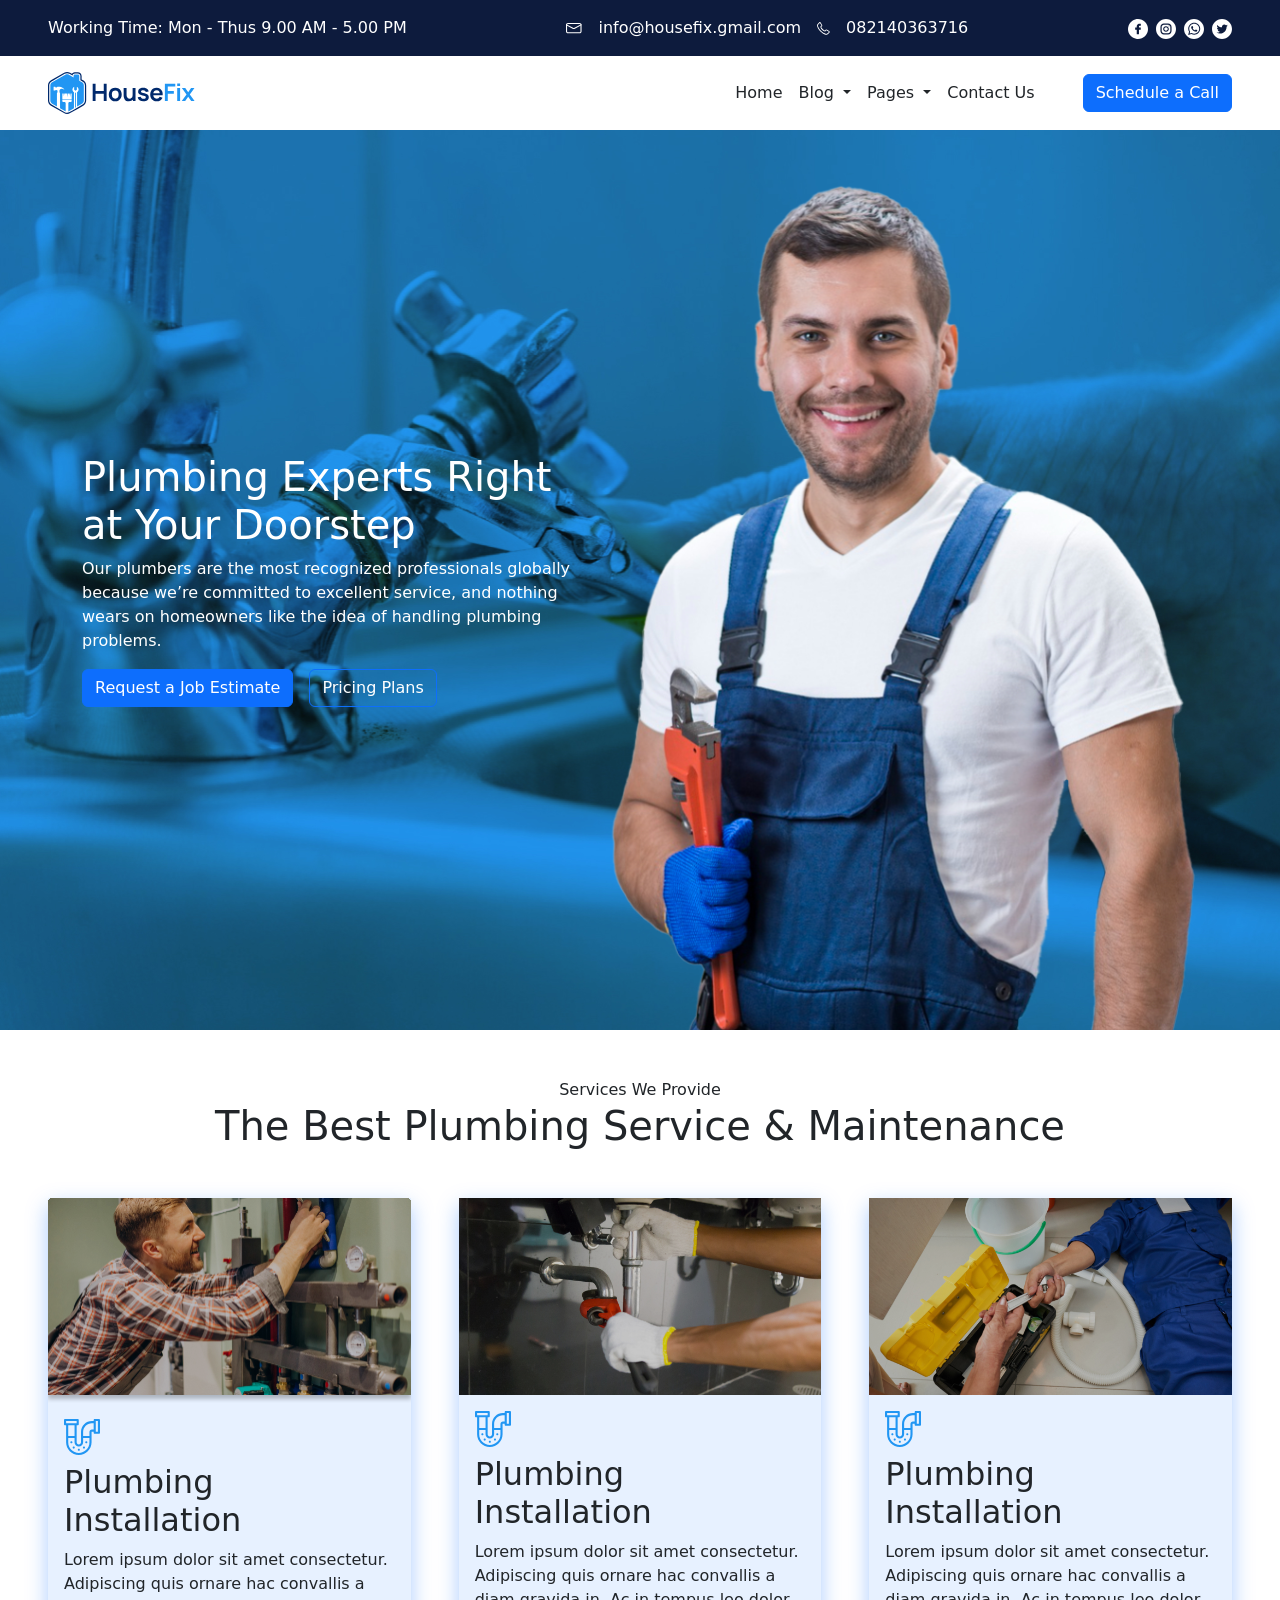
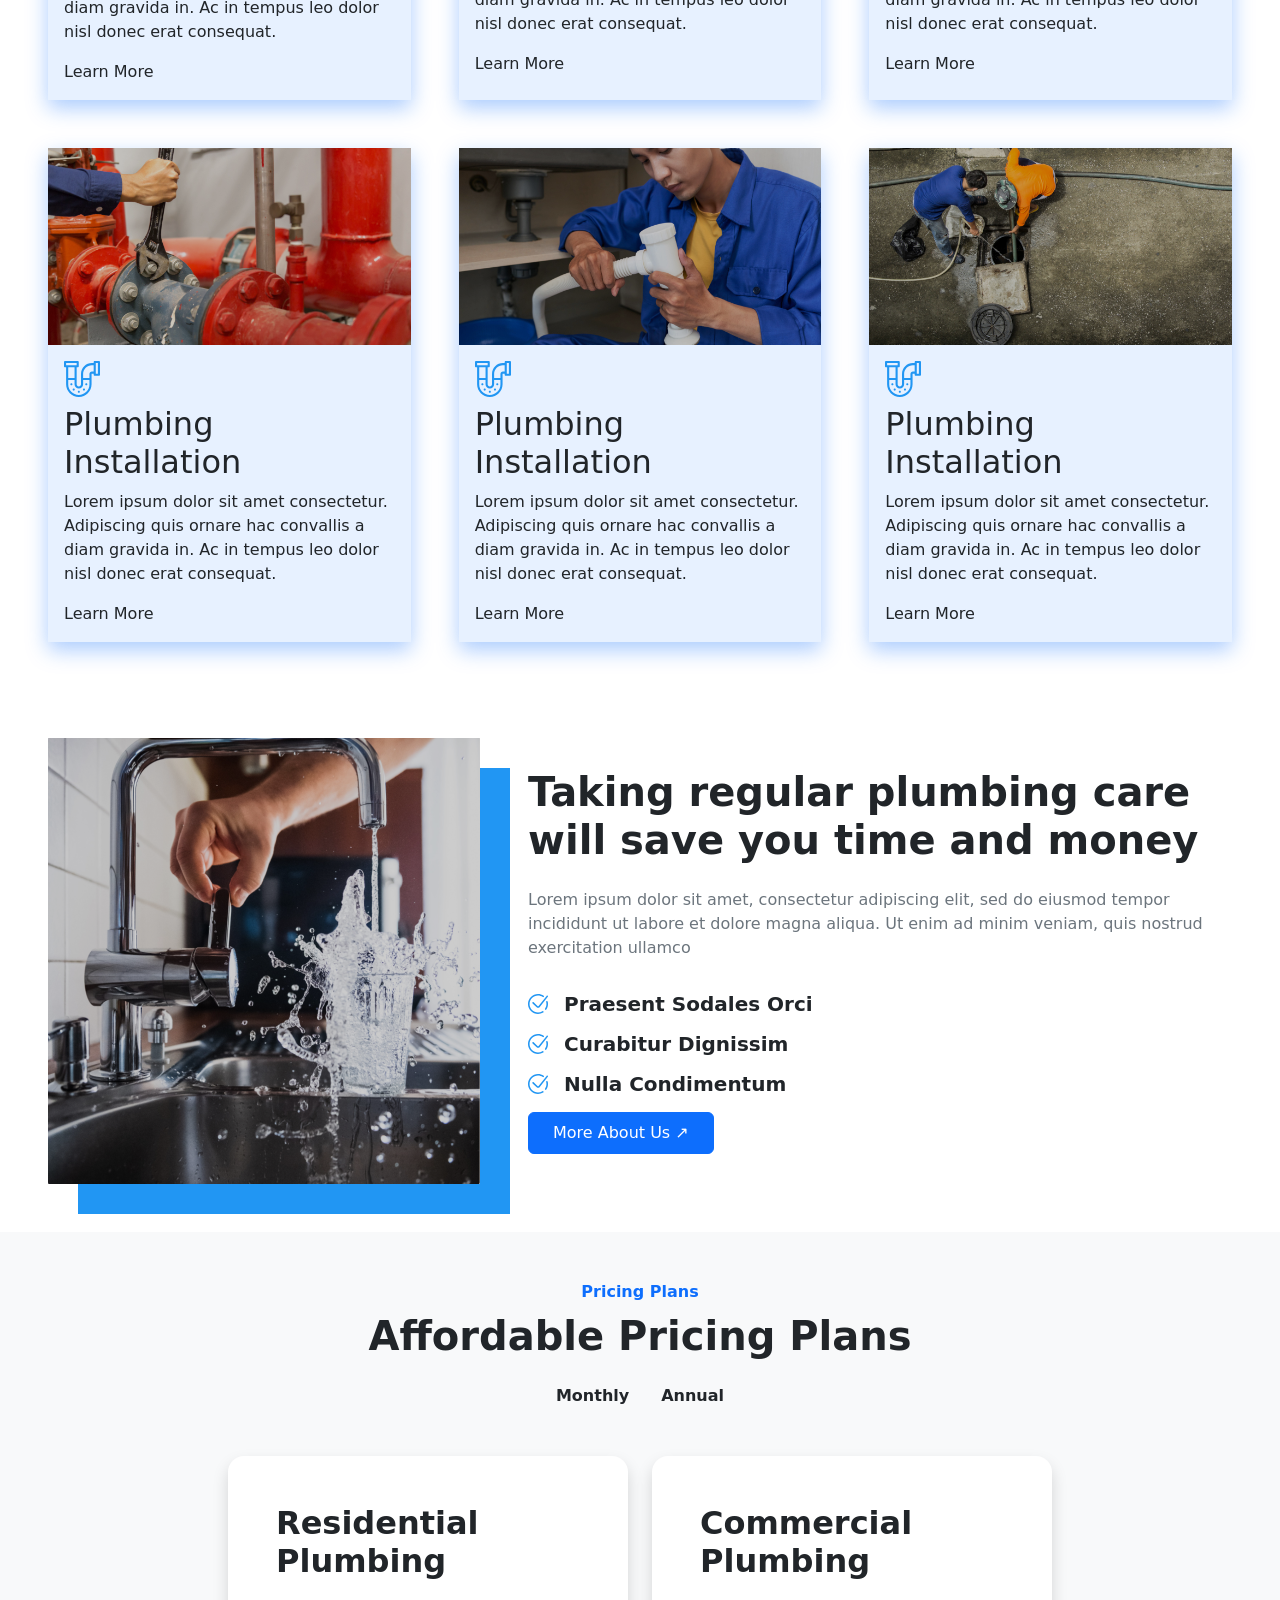
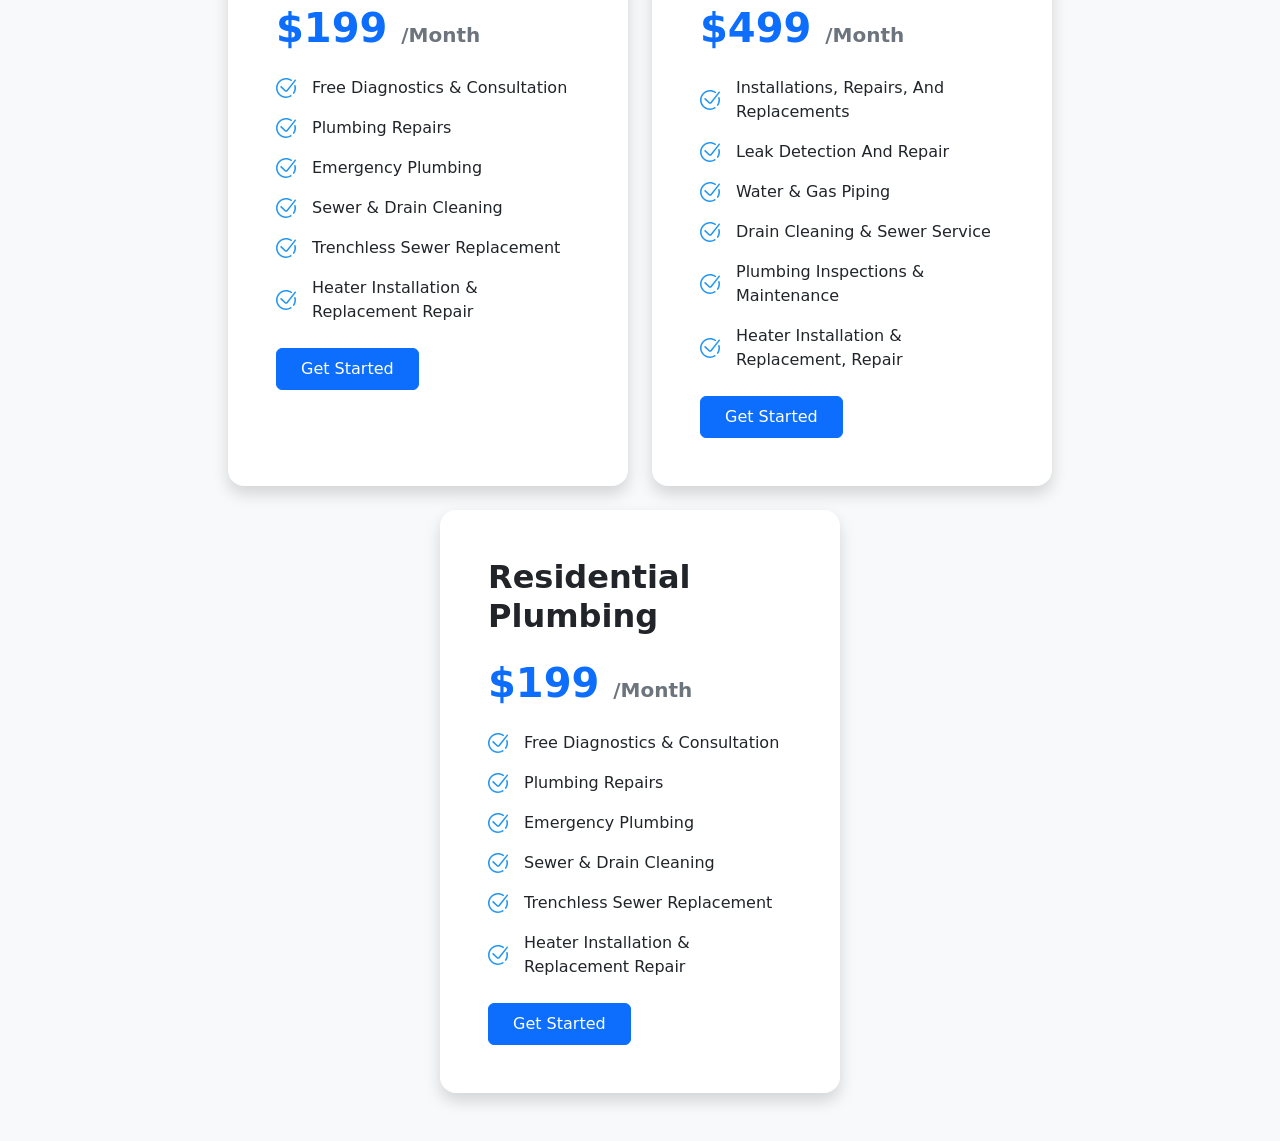
==== index.html @ 007ab4c2 "commit Commercial Plumbing" ====
<!doctype html>
<html lang="en">
  <head>
    <meta charset="UTF-8" />
    <meta name="viewport" content="width=device-width, initial-scale=1.0" />
    <title>HouseFix</title>
    <link rel="stylesheet" href="style.css" />
    <link
      href="https://cdn.jsdelivr.net/npm/bootstrap@5.3.8/dist/css/bootstrap.min.css"
      rel="stylesheet"
      integrity="sha384-sRIl4kxILFvY47J16cr9ZwB07vP4J8+LH7qKQnuqkuIAvNWLzeN8tE5YBujZqJLB"
      crossorigin="anonymous"
    />
  </head>
  <body>
    <header>
      <div
        class="d-flex p-3 px-5 justify-content-between align-items-center bg-primary-900 text-white"
      >
        <p class="mb-0">Working Time: Mon - Thus 9.00 AM - 5.00 PM</p>
        <div class="d-flex gap-3">
          <div class="d-flex gap-3 align-items-center">
            <img src="img/Email.svg" alt="email" />
            <p class="mb-0">info@housefix.gmail.com</p>
          </div>
          <div class="d-flex gap-3 align-items-center">
            <img src="img/Telepon.svg" alt="telepon" />
            <p class="mb-0">082140363716</p>
          </div>
        </div>
        <div class="social d-flex gap-2 align-items-center">
          <a href=""><img src="img/Social-facebook-1.svg" alt="fb" /></a>
          <a href=""><img src="img/Social-Instagram.svg" alt="ig" /></a>
          <a href=""><img src="img/Social-Whatsapp.svg" alt="wa" /></a>
          <a href=""><img src="img/Social-twitter.svg" alt="tw" /></a>
        </div>
      </div>
      <nav>
        <div class="d-flex p-3 px-5 justify-content-between align-items-center">
          <div class="logo">
            <img src="img/Logo.svg" alt="" />
          </div>
          <div class="d-flex gap-5 align-items-center">
            <ul class="d-flex gap-3 mb-0 list-unstyled">
              <li>
                <a
                  class="nav-link text-primary-900 text-decoration-none"
                  href="home"
                  >Home</a
                >
              </li>
              <li class="dropdown">
                <a
                  class="nav-link dropdown-toggle"
                  href="#"
                  role="button"
                  data-bs-toggle="dropdown"
                >
                  Blog
                </a>
                <ul class="dropdown-menu">
                  <li><a class="dropdown-item" href="#">Artikel</a></li>
                  <li><a class="dropdown-item" href="#">Berita</a></li>
                </ul>
              </li>
              <li class="dropdown">
                <a
                  class="nav-link text-primary-900 dropdown-toggle"
                  href="#"
                  role="button"
                  data-bs-toggle="dropdown"
                >
                  Pages
                </a>
                <ul class="dropdown-menu">
                  <li><a class="dropdown-item" href="#">Artikel</a></li>
                  <li><a class="dropdown-item" href="#">Berita</a></li>
                </ul>
              </li>
              <li>
                <a
                  class="nav-link text-primary-900 text-primary-900 text-decoration-none"
                  href="contactus"
                  >Contact Us</a
                >
              </li>
            </ul>
            <div class="btn btn-primary">Schedule a Call</div>
          </div>
        </div>
      </nav>
    </header>

    <main>
      <section class="hero d-flex align-items-center vh-100">
        <div class="container d-flex align-items-center">
          <div class="text-white gap-2">
            <h1>Plumbing Experts Right at Your Doorstep</h1>
            <p>
              Our plumbers are the most recognized professionals globally
              because we’re committed to excellent service, and nothing wears on
              homeowners like the idea of handling plumbing problems.
            </p>
            <div class="d-flex gap-3">
              <button class="btn btn-primary">Request a Job Estimate</button>
              <button class="btn btn-outline-primary text-white">
                Pricing Plans
              </button>
            </div>
          </div>
          <img
            class="vh-100"
            src="img/Image-Container.svg"
            alt="people object"
          />
        </div>
      </section>

      <section class="services py-5">
        <div class="container text-center mb-5">
          <a class="nav-link" href="#">Services We Provide</a>
          <h1>The Best Plumbing Service & Maintenance</h1>
        </div>

        <div class="d-flex flex-wrap gap-5 px-5">
          <div class="d-flex flex-column service-item bg-primary-200">
            <img src="img/Service & Maintance/Image-Container.svg" alt="c1" />
            <div class="p-3">
              <img
                class="mb-2"
                src="img/Service & Maintance/Icon/Icon.svg"
                alt="icon1"
              />
              <h2>Plumbing Installation</h2>
              <p>
                Lorem ipsum dolor sit amet consectetur. Adipiscing quis ornare
                hac convallis a diam gravida in. Ac in tempus leo dolor nisl
                donec erat consequat.
              </p>
              <a class="nav-link" href="">Learn More</a>
            </div>
          </div>
          <div class="d-flex flex-column service-item">
            <img src="img/Service & Maintance/Image-Container-1.svg" alt="c2" />
            <div class="p-3">
              <img
                class="mb-2"
                src="img/Service & Maintance/Icon/Icon.svg"
                alt="icon2"
              />
              <h2>Plumbing Installation</h2>
              <p>
                Lorem ipsum dolor sit amet consectetur. Adipiscing quis ornare
                hac convallis a diam gravida in. Ac in tempus leo dolor nisl
                donec erat consequat.
              </p>
              <a class="nav-link" href="">Learn More</a>
            </div>
          </div>
          <div class="d-flex flex-column service-item">
            <img src="img/Service & Maintance/Image-Container-2.svg" alt="c3" />
            <div class="p-3">
              <img
                class="mb-2"
                src="img/Service & Maintance/Icon/Icon.svg"
                alt="icon3"
              />
              <h2>Plumbing Installation</h2>
              <p>
                Lorem ipsum dolor sit amet consectetur. Adipiscing quis ornare
                hac convallis a diam gravida in. Ac in tempus leo dolor nisl
                donec erat consequat.
              </p>
              <a class="nav-link" href="">Learn More</a>
            </div>
          </div>
          <div class="d-flex flex-column service-item">
            <img src="img/Service & Maintance/Image-Container-3.svg" alt="c4" />
            <div class="p-3">
              <img
                class="mb-2"
                src="img/Service & Maintance/Icon/Icon.svg"
                alt="icon4"
              />
              <h2>Plumbing Installation</h2>
              <p>
                Lorem ipsum dolor sit amet consectetur. Adipiscing quis ornare
                hac convallis a diam gravida in. Ac in tempus leo dolor nisl
                donec erat consequat.
              </p>
              <a class="nav-link" href="">Learn More</a>
            </div>
          </div>
          <div class="d-flex flex-column service-item">
            <img src="img/Service & Maintance/Image-Container-4.svg" alt="c5" />
            <div class="p-3">
              <img
                class="mb-2"
                src="img/Service & Maintance/Icon/Icon.svg"
                alt="icon5"
              />
              <h2>Plumbing Installation</h2>
              <p>
                Lorem ipsum dolor sit amet consectetur. Adipiscing quis ornare
                hac convallis a diam gravida in. Ac in tempus leo dolor nisl
                donec erat consequat.
              </p>
              <a class="nav-link" href="">Learn More</a>
            </div>
          </div>
          <div class="d-flex flex-column service-item">
            <img src="img/Service & Maintance/Image-Container-5.svg" alt="c6" />
            <div class="p-3">
              <img
                class="mb-2"
                src="img/Service & Maintance/Icon/Icon.svg"
                alt="icon6"
              />
              <h2>Plumbing Installation</h2>
              <p>
                Lorem ipsum dolor sit amet consectetur. Adipiscing quis ornare
                hac convallis a diam gravida in. Ac in tempus leo dolor nisl
                donec erat consequat.
              </p>
              <a class="nav-link" href="">Learn More</a>
            </div>
          </div>
        </div>
      </section>

      <section class="aboutUs d-flex align-items-center p-5 gap-5">
        <img
            class="imgShadow img-fluid"
            src="img/Image-Container.png"
            alt="About Us Image"
        />
        <div class="d-flex flex-column gap-3">
            <h1 class="fw-bold">
            Taking regular plumbing care will save you time and money
            </h1>
            <p class="text-secondary">
            Lorem ipsum dolor sit amet, consectetur adipiscing elit, sed do eiusmod tempor incididunt ut labore et dolore magna aliqua. Ut enim ad minim veniam, quis nostrud exercitation ullamco
            </p>
            <div class="d-flex align-items-center gap-3">
            <img
                src="img/Check.svg"
                alt=""
                style="width: 20px;"
            />
            <h5 class="fw-bold m-0">Praesent Sodales Orci</h5>
            </div>
            <div class="d-flex align-items-center gap-3">
            <img
                src="img/Check.svg"
                alt=""
                style="width: 20px;"
            />
            <h5 class="fw-bold m-0">Curabitur Dignissim</h5>
            </div>
            <div class="d-flex align-items-center gap-3">
            <img
                src="img/Check.svg"
                alt=""
                style="width: 20px;"
            />
            <h5 class="fw-bold m-0">Nulla Condimentum</h5>
            </div>
            <div>
                <button class="btn btn-primary align-self-star px-4 py-2">
                More About Us ↗️
                </button>
            </div>
        </div>
        </section>

        <section class="price py-5 bg-light">
            <div class="container">
                <div class="text-center mb-5">
                    <a class="nav-link text-primary fw-bold mb-2" href="#">
                        Pricing Plans
                    </a>
                    <h1 class="fw-bold mb-4">
                        Affordable Pricing Plans
                    </h1>
                    <div class="d-flex justify-content-center align-items-center gap-3">
                        <span class="fw-bold">Monthly</span>
                        <div class="toggleBtn">
                        <div class="toggleCircle"></div>
                        </div>
                        <span class="fw-bold">Annual</span>
                    </div>
                </div>
                <div class="d-flex justify-content-center gap-4 flex-wrap">
                    <div class="priceCard bg-white p-5 rounded-4 shadow">
                        <h2 class="fw-bold mb-4">
                        Residential Plumbing
                        </h2>
                        <div class="mb-4">
                        <h1 class="fw-bold text-primary">
                            $199
                            <span class="fs-5 text-secondary">
                            /Month
                            </span>
                        </h1>
                        </div>
                        <div class="d-flex flex-column gap-3 mb-4">
                            <div class="d-flex align-items-center gap-3">
                                <img src="img/Check.svg" alt="" class="checkIcon">
                                <p class="m-0">Free Diagnostics & Consultation</p>
                            </div>
                            <div class="d-flex align-items-center gap-3">
                                <img src="img/Check.svg" alt="" class="checkIcon">
                                <p class="m-0">Plumbing Repairs</p>
                            </div>
                            <div class="d-flex align-items-center gap-3">
                                <img src="img/Check.svg" alt="" class="checkIcon">
                                <p class="m-0">Emergency Plumbing</p>
                            </div>
                            <div class="d-flex align-items-center gap-3">
                                <img src="img/Check.svg" alt="" class="checkIcon">
                                <p class="m-0">Sewer & Drain Cleaning</p>
                            </div>
                            <div class="d-flex align-items-center gap-3">
                                <img src="img/Check.svg" alt="" class="checkIcon">
                                <p class="m-0">Trenchless Sewer Replacement</p>
                            </div>
                            <div class="d-flex align-items-center gap-3">
                                <img src="img/Check.svg" alt="" class="checkIcon">
                                <p class="m-0">
                                Heater Installation & Replacement Repair
                                </p>
                            </div>
                        </div>
                        <button class="btn btn-primary px-4 py-2">
                        Get Started
                        </button>
                    </div>
                    <div class="priceCard bg-white p-5 rounded-4 shadow">
                        <h2 class="fw-bold mb-4">
                        Commercial Plumbing
                        </h2>
                        <div class="mb-4">
                        <h1 class="fw-bold text-primary">
                            $499
                            <span class="fs-5 text-secondary">
                            /Month
                            </span>
                        </h1>
                        </div>
                        <div class="d-flex flex-column gap-3 mb-4">
                            <div class="d-flex align-items-center gap-3">
                                <img src="img/Check.svg" alt="" class="checkIcon">
                                <p class="m-0">Installations, Repairs, And Replacements</p>
                            </div>
                            <div class="d-flex align-items-center gap-3">
                                <img src="img/Check.svg" alt="" class="checkIcon">
                                <p class="m-0">Leak Detection And Repair</p>
                            </div>
                            <div class="d-flex align-items-center gap-3">
                                <img src="img/Check.svg" alt="" class="checkIcon">
                                <p class="m-0">Water & Gas Piping</p>
                            </div>
                            <div class="d-flex align-items-center gap-3">
                                <img src="img/Check.svg" alt="" class="checkIcon">
                                <p class="m-0">Drain Cleaning & Sewer Service</p>
                            </div>
                            <div class="d-flex align-items-center gap-3">
                                <img src="img/Check.svg" alt="" class="checkIcon">
                                <p class="m-0">Plumbing Inspections & Maintenance</p>
                            </div>
                            <div class="d-flex align-items-center gap-3">
                                <img src="img/Check.svg" alt="" class="checkIcon">
                                <p class="m-0">
                                Heater Installation & Replacement, Repair
                                </p>
                            </div>
                        </div>
                        <button class="btn btn-primary px-4 py-2">
                        Get Started
                        </button>
                    </div>
                    <div class="priceCard bg-white p-5 rounded-4 shadow">
                        <h2 class="fw-bold mb-4">
                        Residential Plumbing
                        </h2>
                        <div class="mb-4">
                        <h1 class="fw-bold text-primary">
                            $199
                            <span class="fs-5 text-secondary">
                            /Month
                            </span>
                        </h1>
                        </div>
                        <div class="d-flex flex-column gap-3 mb-4">
                            <div class="d-flex align-items-center gap-3">
                                <img src="img/Check.svg" alt="" class="checkIcon">
                                <p class="m-0">Free Diagnostics & Consultation</p>
                            </div>
                            <div class="d-flex align-items-center gap-3">
                                <img src="img/Check.svg" alt="" class="checkIcon">
                                <p class="m-0">Plumbing Repairs</p>
                            </div>
                            <div class="d-flex align-items-center gap-3">
                                <img src="img/Check.svg" alt="" class="checkIcon">
                                <p class="m-0">Emergency Plumbing</p>
                            </div>
                            <div class="d-flex align-items-center gap-3">
                                <img src="img/Check.svg" alt="" class="checkIcon">
                                <p class="m-0">Sewer & Drain Cleaning</p>
                            </div>
                            <div class="d-flex align-items-center gap-3">
                                <img src="img/Check.svg" alt="" class="checkIcon">
                                <p class="m-0">Trenchless Sewer Replacement</p>
                            </div>
                            <div class="d-flex align-items-center gap-3">
                                <img src="img/Check.svg" alt="" class="checkIcon">
                                <p class="m-0">
                                Heater Installation & Replacement Repair
                                </p>
                            </div>
                        </div>
                        <button class="btn btn-primary px-4 py-2">
                        Get Started
                        </button>
                    </div>
                </div>
            </div>
        </section>
    </main>

    <footer></footer>
    <script
      src="https://cdn.jsdelivr.net/npm/bootstrap@5.3.8/dist/js/bootstrap.bundle.min.js"
      integrity="sha384-FKyoEForCGlyvwx9Hj09JcYn3nv7wiPVlz7YYwJrWVcXK/BmnVDxM+D2scQbITxI"
      crossorigin="anonymous"
    ></script>
  </body>
</html>
---- style.css ----
.bg-primary-900 {
    background-color: #0d1b3d;
}

.bg-primary-200 {
    background-color: #ebf1ff;
}

.text-primary-900 {
    color: #0d1b3d;
}

.nav-link:hover {
    color: #0d6efd !important;
}

.hero {
    height: 100vh;
    background: url('img/Body.svg') center/cover no-repeat;
}

.services .service-item {
width: calc(33.333% - 2rem); 
    background: #e7f1ff;
    box-shadow: 0 8px 20px rgba(13, 110, 253, 0.35);
}

.imgShadow {
  box-shadow: 30px 30px 0 #2196F3;
}

.priceCard {
  width: 400px;
}
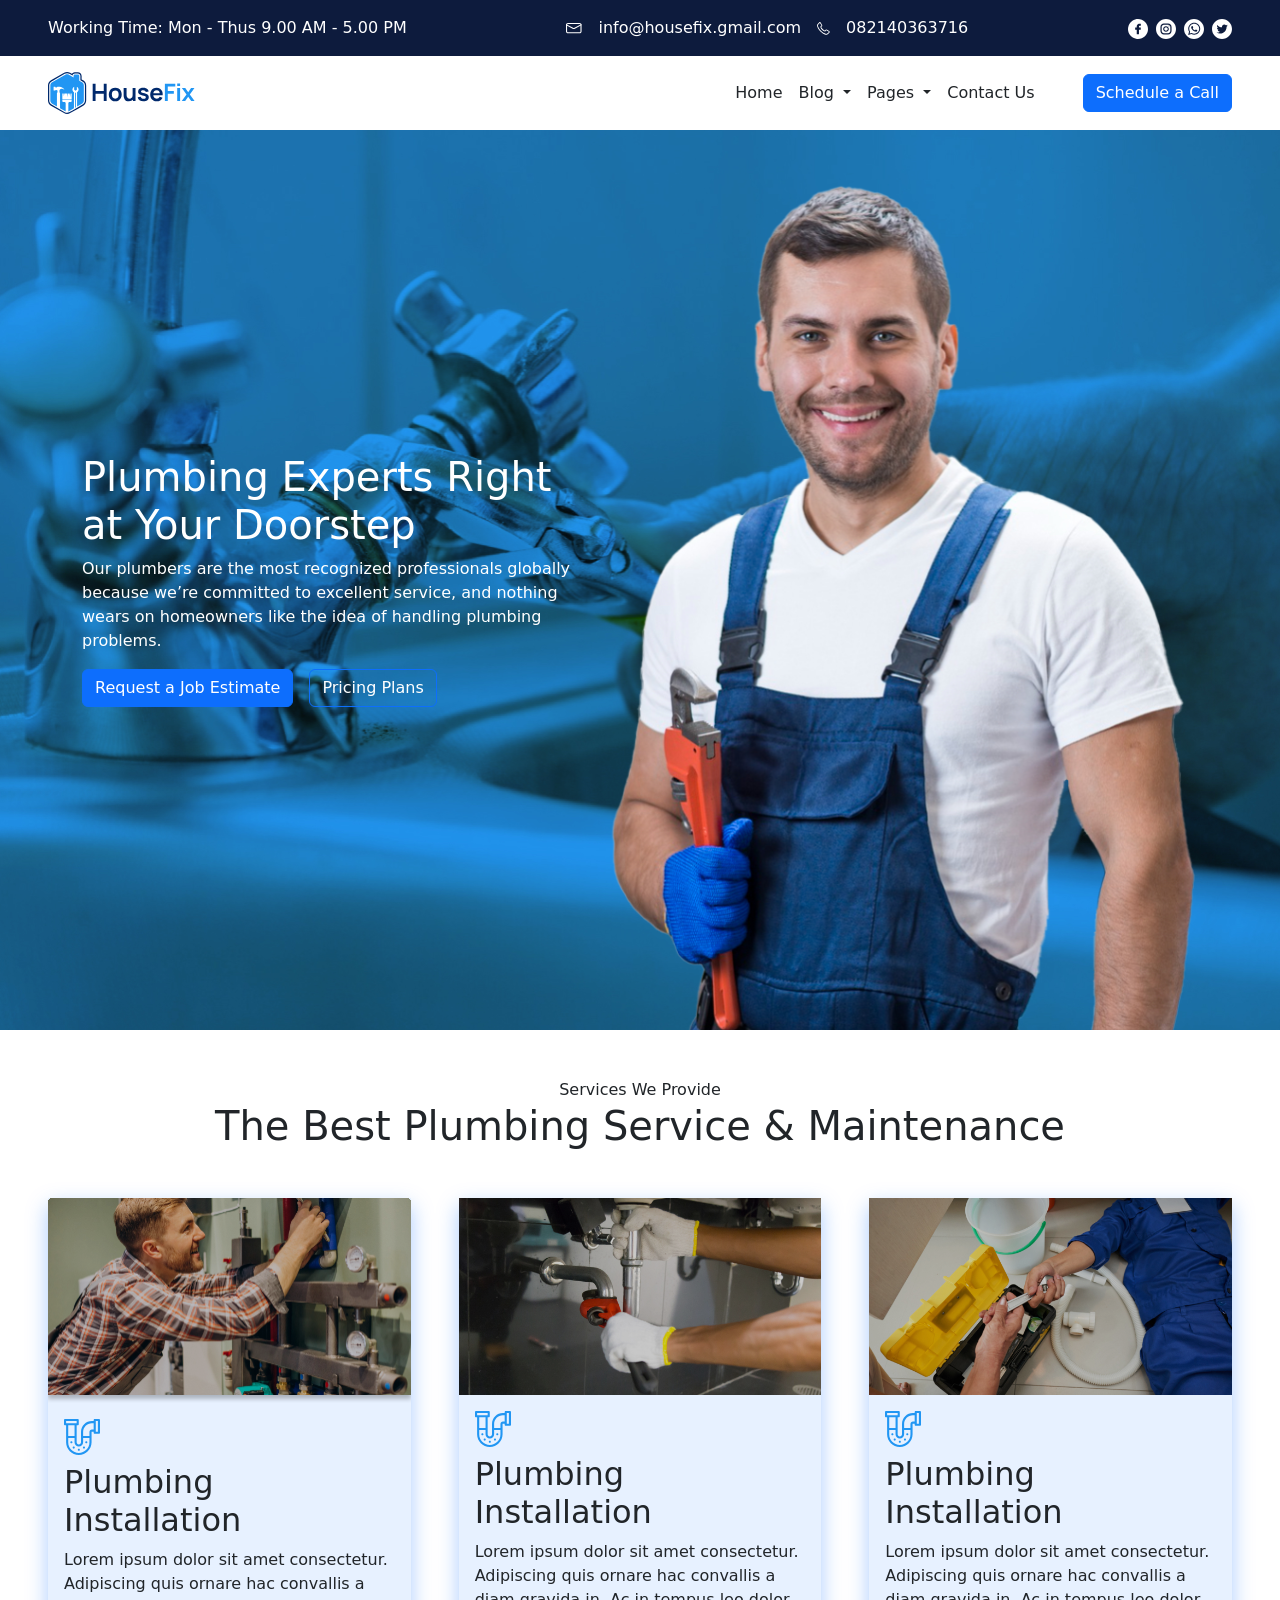
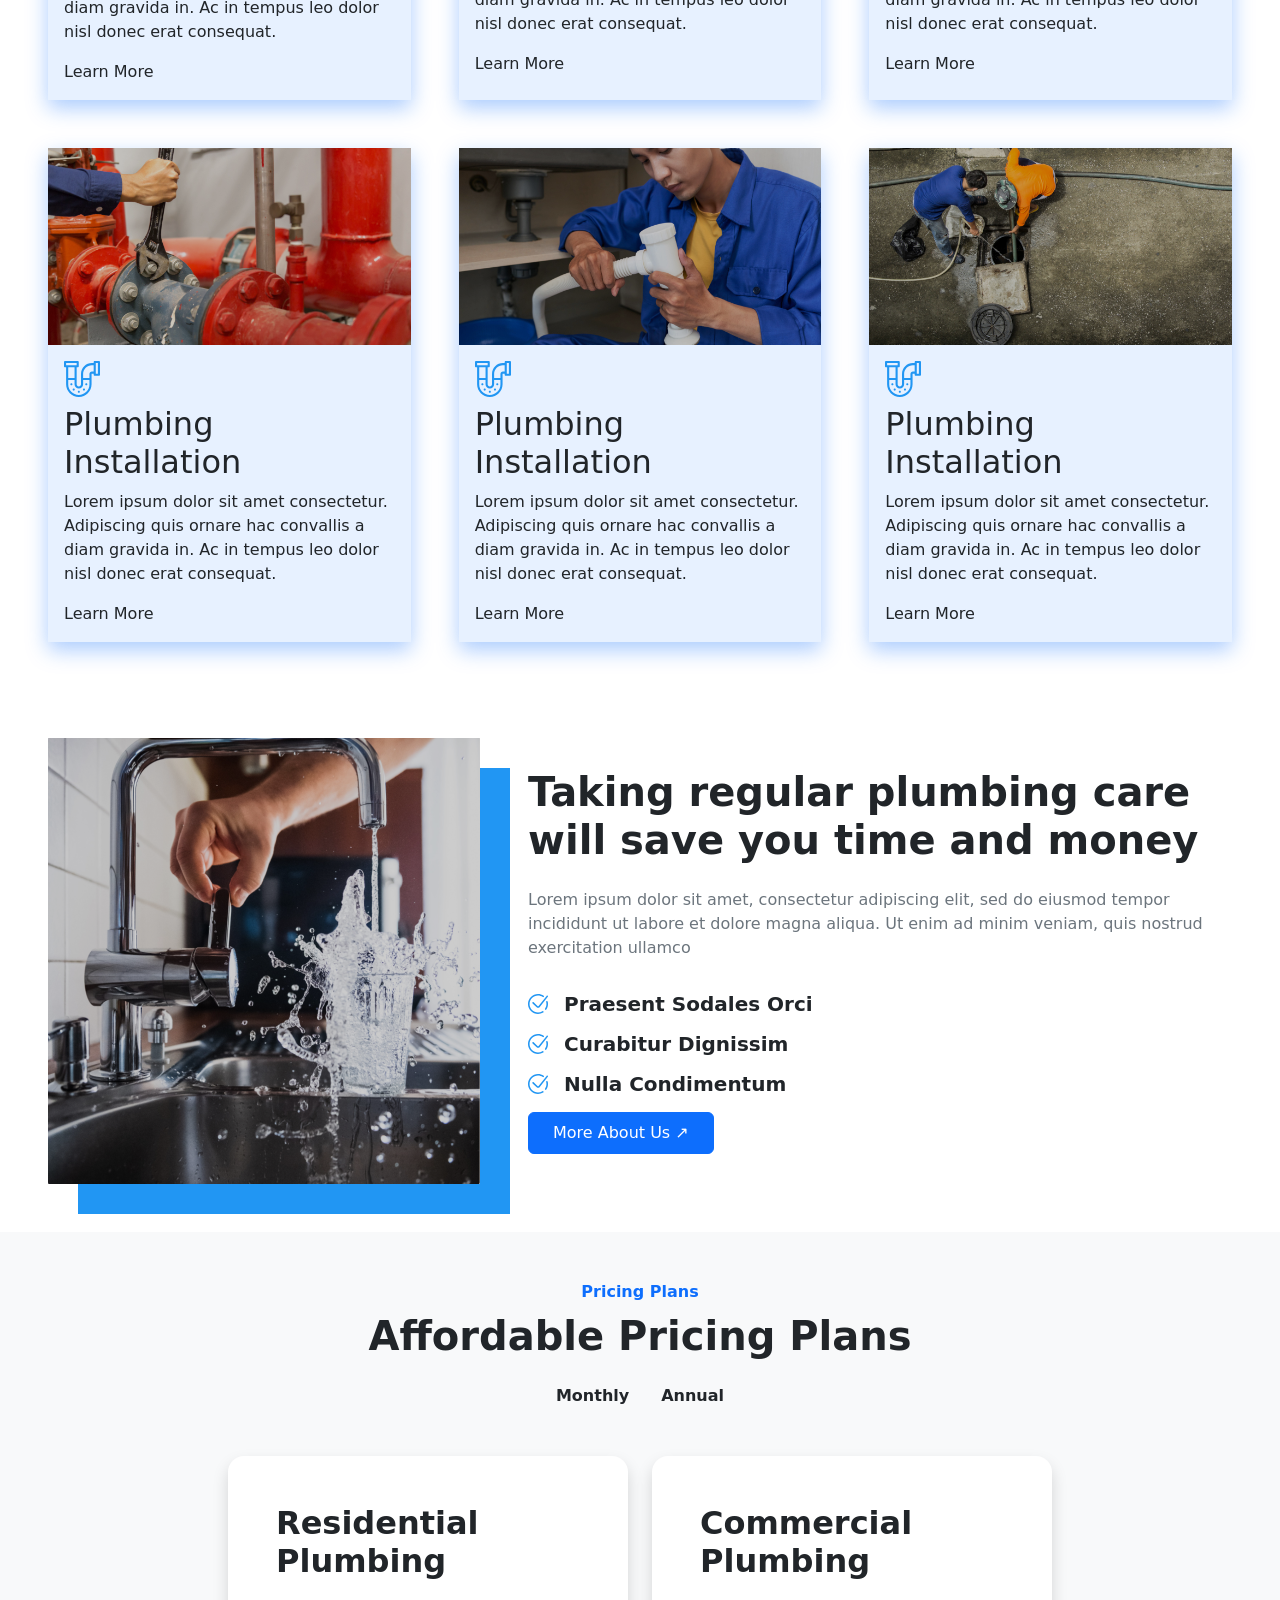
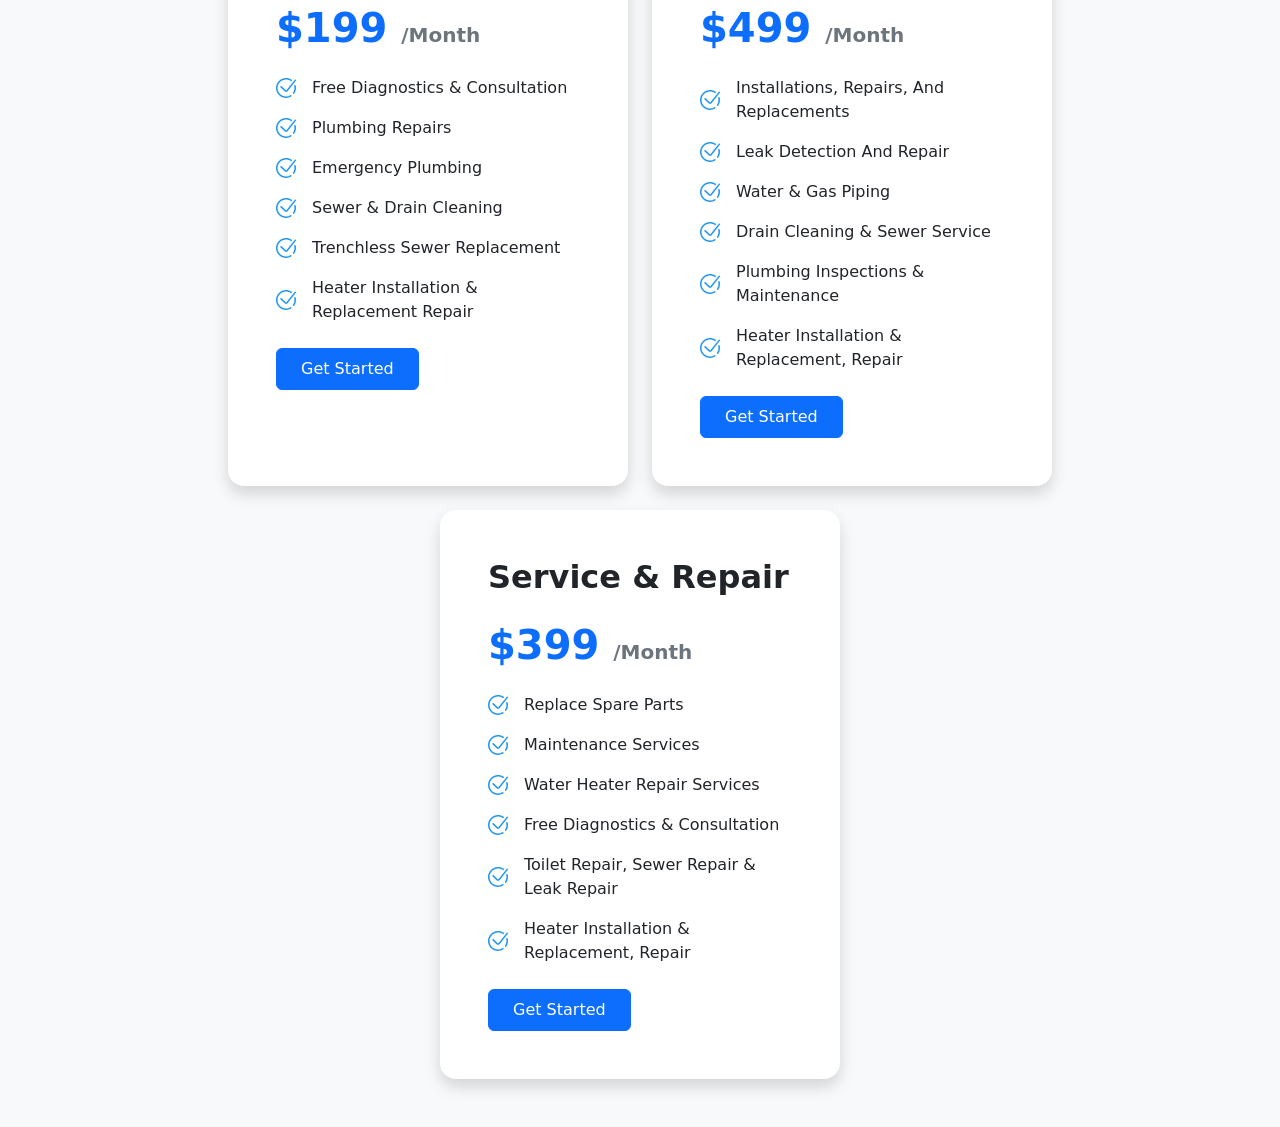
==== commit 71ea18c7: "commit Service & Repair" ====
--- a/index.html
+++ b/index.html
@@ -381,11 +381,11 @@
                     </div>
                     <div class="priceCard bg-white p-5 rounded-4 shadow">
                         <h2 class="fw-bold mb-4">
-                        Residential Plumbing
+                        Service & Repair
                         </h2>
                         <div class="mb-4">
                         <h1 class="fw-bold text-primary">
-                            $199
+                            $399
                             <span class="fs-5 text-secondary">
                             /Month
                             </span>
@@ -394,28 +394,28 @@
                         <div class="d-flex flex-column gap-3 mb-4">
                             <div class="d-flex align-items-center gap-3">
                                 <img src="img/Check.svg" alt="" class="checkIcon">
+                                <p class="m-0">Replace Spare Parts</p>
+                            </div>
+                            <div class="d-flex align-items-center gap-3">
+                                <img src="img/Check.svg" alt="" class="checkIcon">
+                                <p class="m-0">Maintenance Services</p>
+                            </div>
+                            <div class="d-flex align-items-center gap-3">
+                                <img src="img/Check.svg" alt="" class="checkIcon">
+                                <p class="m-0">Water Heater Repair Services</p>
+                            </div>
+                            <div class="d-flex align-items-center gap-3">
+                                <img src="img/Check.svg" alt="" class="checkIcon">
                                 <p class="m-0">Free Diagnostics & Consultation</p>
                             </div>
                             <div class="d-flex align-items-center gap-3">
                                 <img src="img/Check.svg" alt="" class="checkIcon">
-                                <p class="m-0">Plumbing Repairs</p>
-                            </div>
-                            <div class="d-flex align-items-center gap-3">
-                                <img src="img/Check.svg" alt="" class="checkIcon">
-                                <p class="m-0">Emergency Plumbing</p>
-                            </div>
-                            <div class="d-flex align-items-center gap-3">
-                                <img src="img/Check.svg" alt="" class="checkIcon">
-                                <p class="m-0">Sewer & Drain Cleaning</p>
-                            </div>
-                            <div class="d-flex align-items-center gap-3">
-                                <img src="img/Check.svg" alt="" class="checkIcon">
-                                <p class="m-0">Trenchless Sewer Replacement</p>
+                                <p class="m-0">Toilet Repair, Sewer Repair & Leak Repair</p>
                             </div>
                             <div class="d-flex align-items-center gap-3">
                                 <img src="img/Check.svg" alt="" class="checkIcon">
                                 <p class="m-0">
-                                Heater Installation & Replacement Repair
+                                Heater Installation & Replacement, Repair
                                 </p>
                             </div>
                         </div>
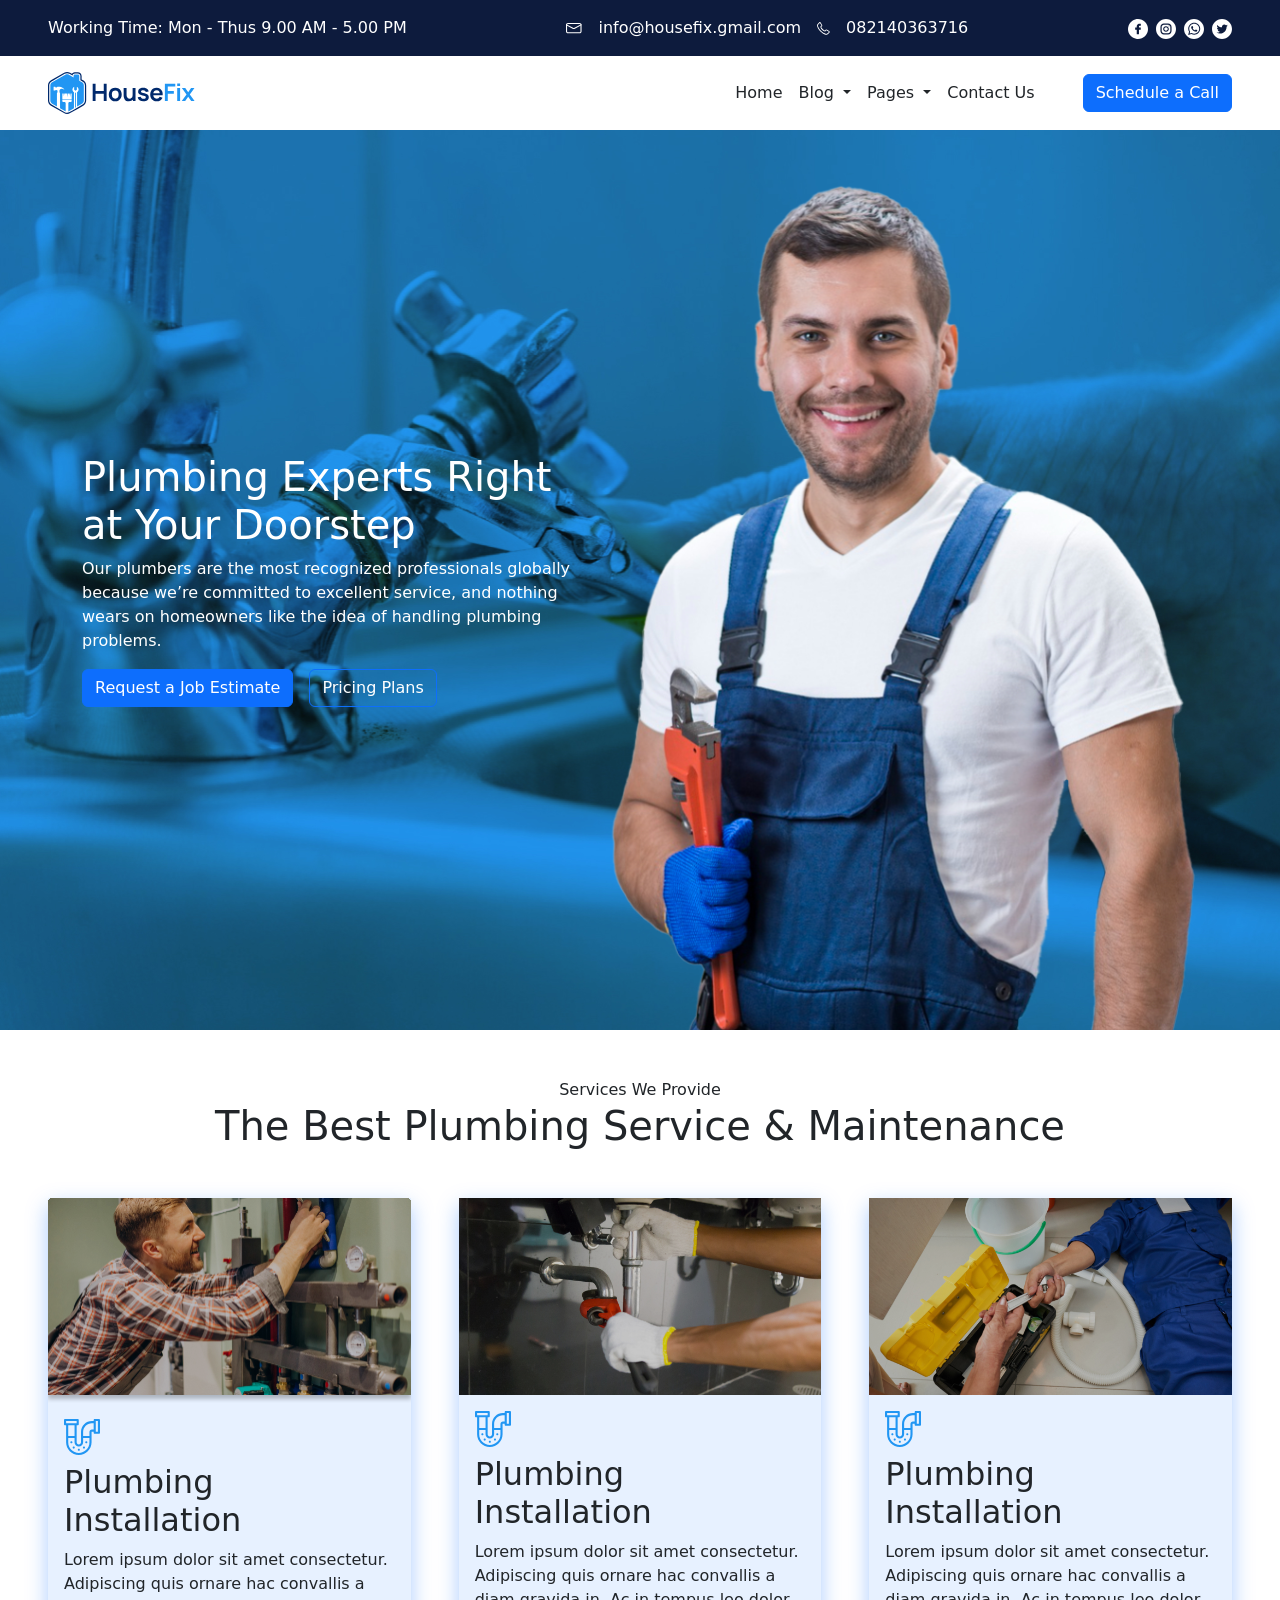
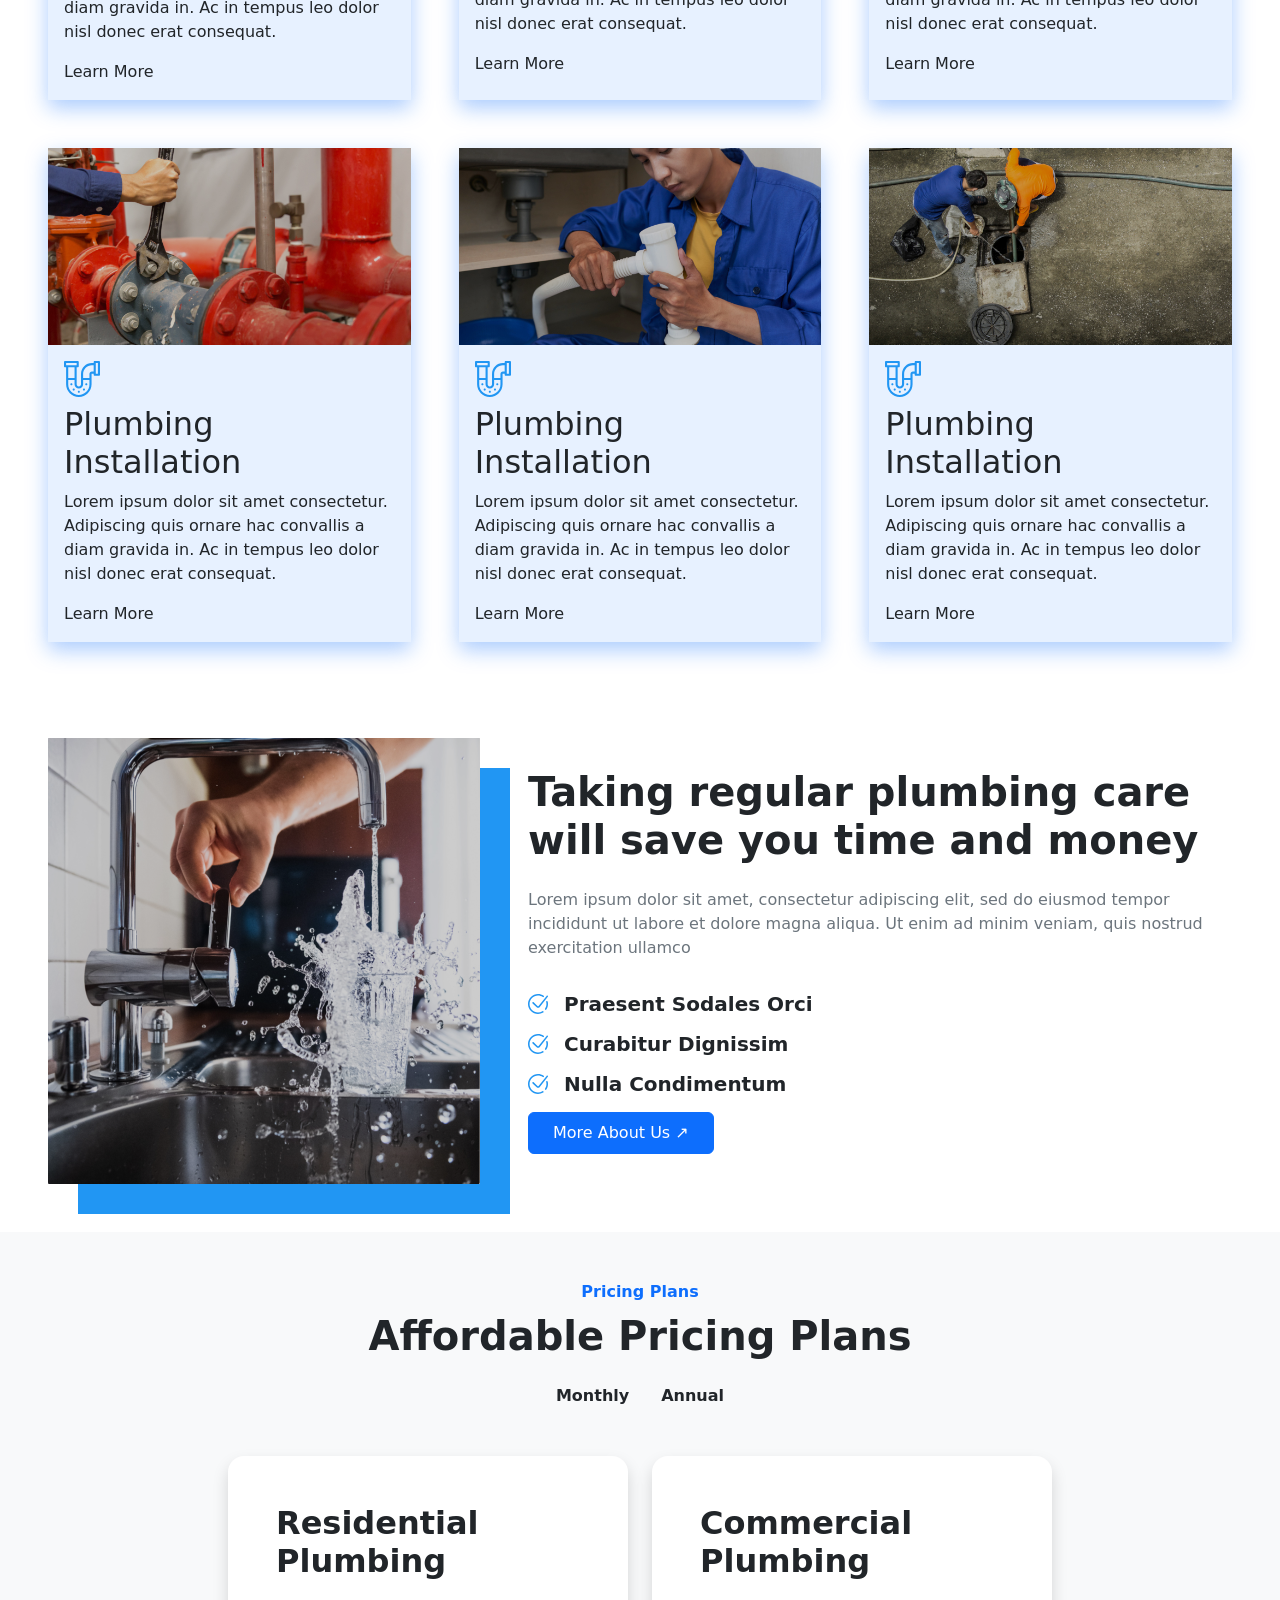
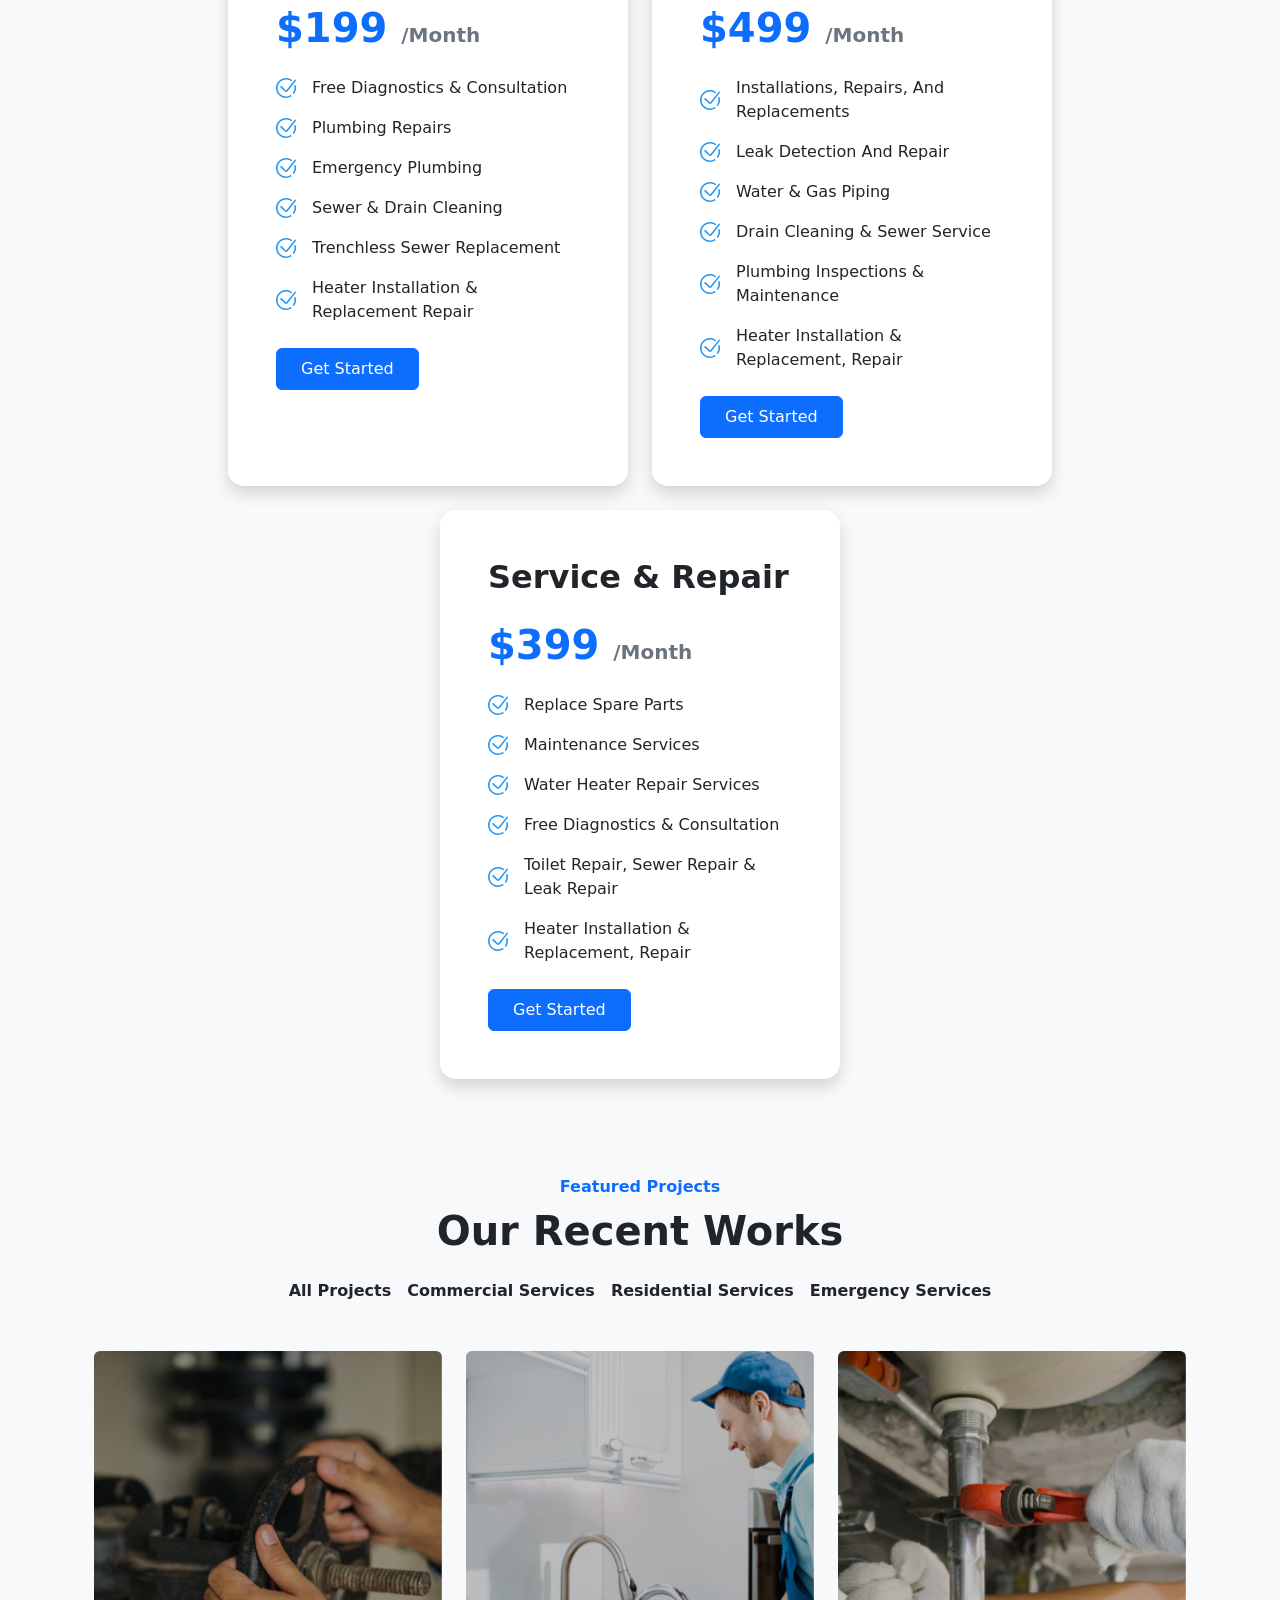
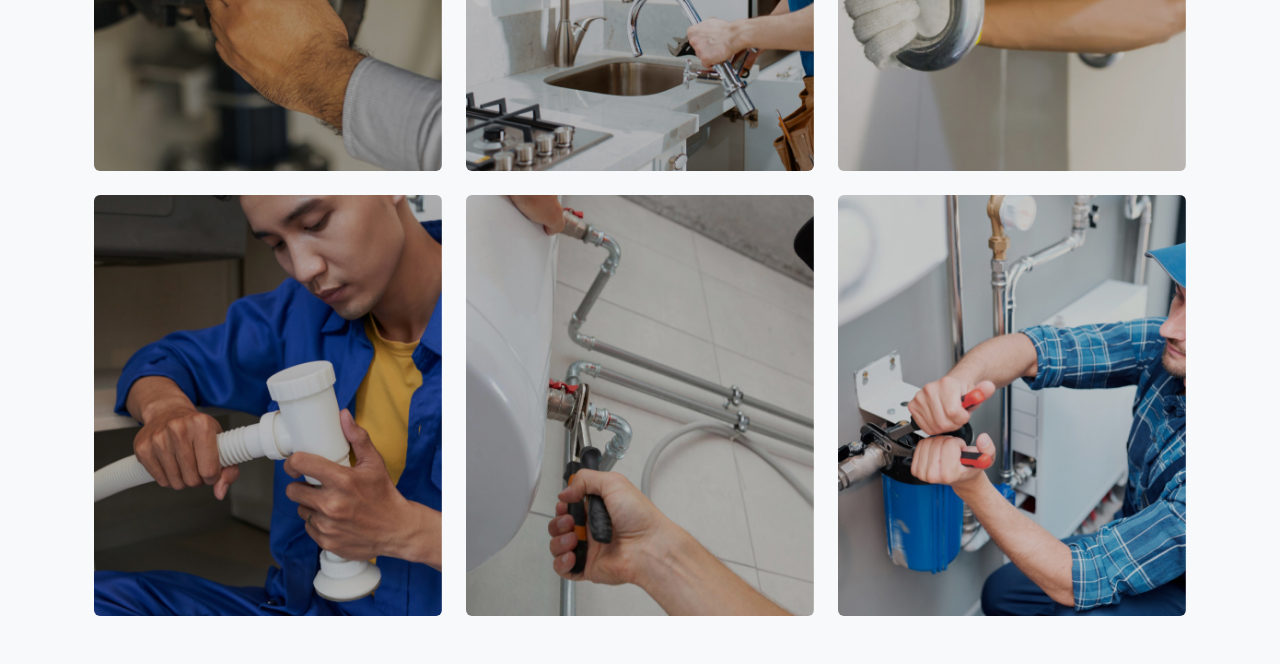
==== commit 5696929a: "commit Our Recent Works" ====
--- a/index.html
+++ b/index.html
@@ -426,6 +426,54 @@
                 </div>
             </div>
         </section>
+
+        <section class="recentWorks py-5 bg-light">
+            <div class="container">
+                <div class="text-center mb-5">
+                    <a class="nav-link text-primary fw-bold mb-2" href="#">
+                        Featured Projects
+                    </a>
+                    <h1 class="fw-bold mb-4">
+                        Our Recent Works
+                    </h1>
+                    <div class="d-flex justify-content-center align-items-center gap-3">
+                      <span class="fw-bold">All Projects</span>
+                      <span class="fw-bold">Commercial Services</span>
+                      <span class="fw-bold">Residential Services</span>
+                      <span class="fw-bold">Emergency Services</span>
+                    </div>
+                </div>
+                <div class="container">
+                  <div class="row g-4">
+
+                    <div class="col-md-4">
+                      <img src="img/Recent Works/Image-Container.jpg" class="img-fluid rounded" alt="">
+                    </div>
+
+                    <div class="col-md-4">
+                      <img src="img/Recent Works/Image-Container-1.jpg" class="img-fluid rounded" alt="">
+                    </div>
+
+                    <div class="col-md-4">
+                      <img src="img/Recent Works/Image-Container-2.jpg" class="img-fluid rounded" alt="">
+                    </div>
+
+                    <div class="col-md-4">
+                      <img src="img/Recent Works/Image-Container-3.jpg" class="img-fluid rounded" alt="">
+                    </div>
+
+                    <div class="col-md-4">
+                      <img src="img/Recent Works/Image-Container-4.jpg" class="img-fluid rounded" alt="">
+                    </div>
+
+                    <div class="col-md-4">
+                      <img src="img/Recent Works/Image-Container-5.jpg" class="img-fluid rounded" alt="">
+                    </div>
+
+                  </div>
+                </div>
+            </div>
+        </section>
     </main>
 
     <footer></footer>
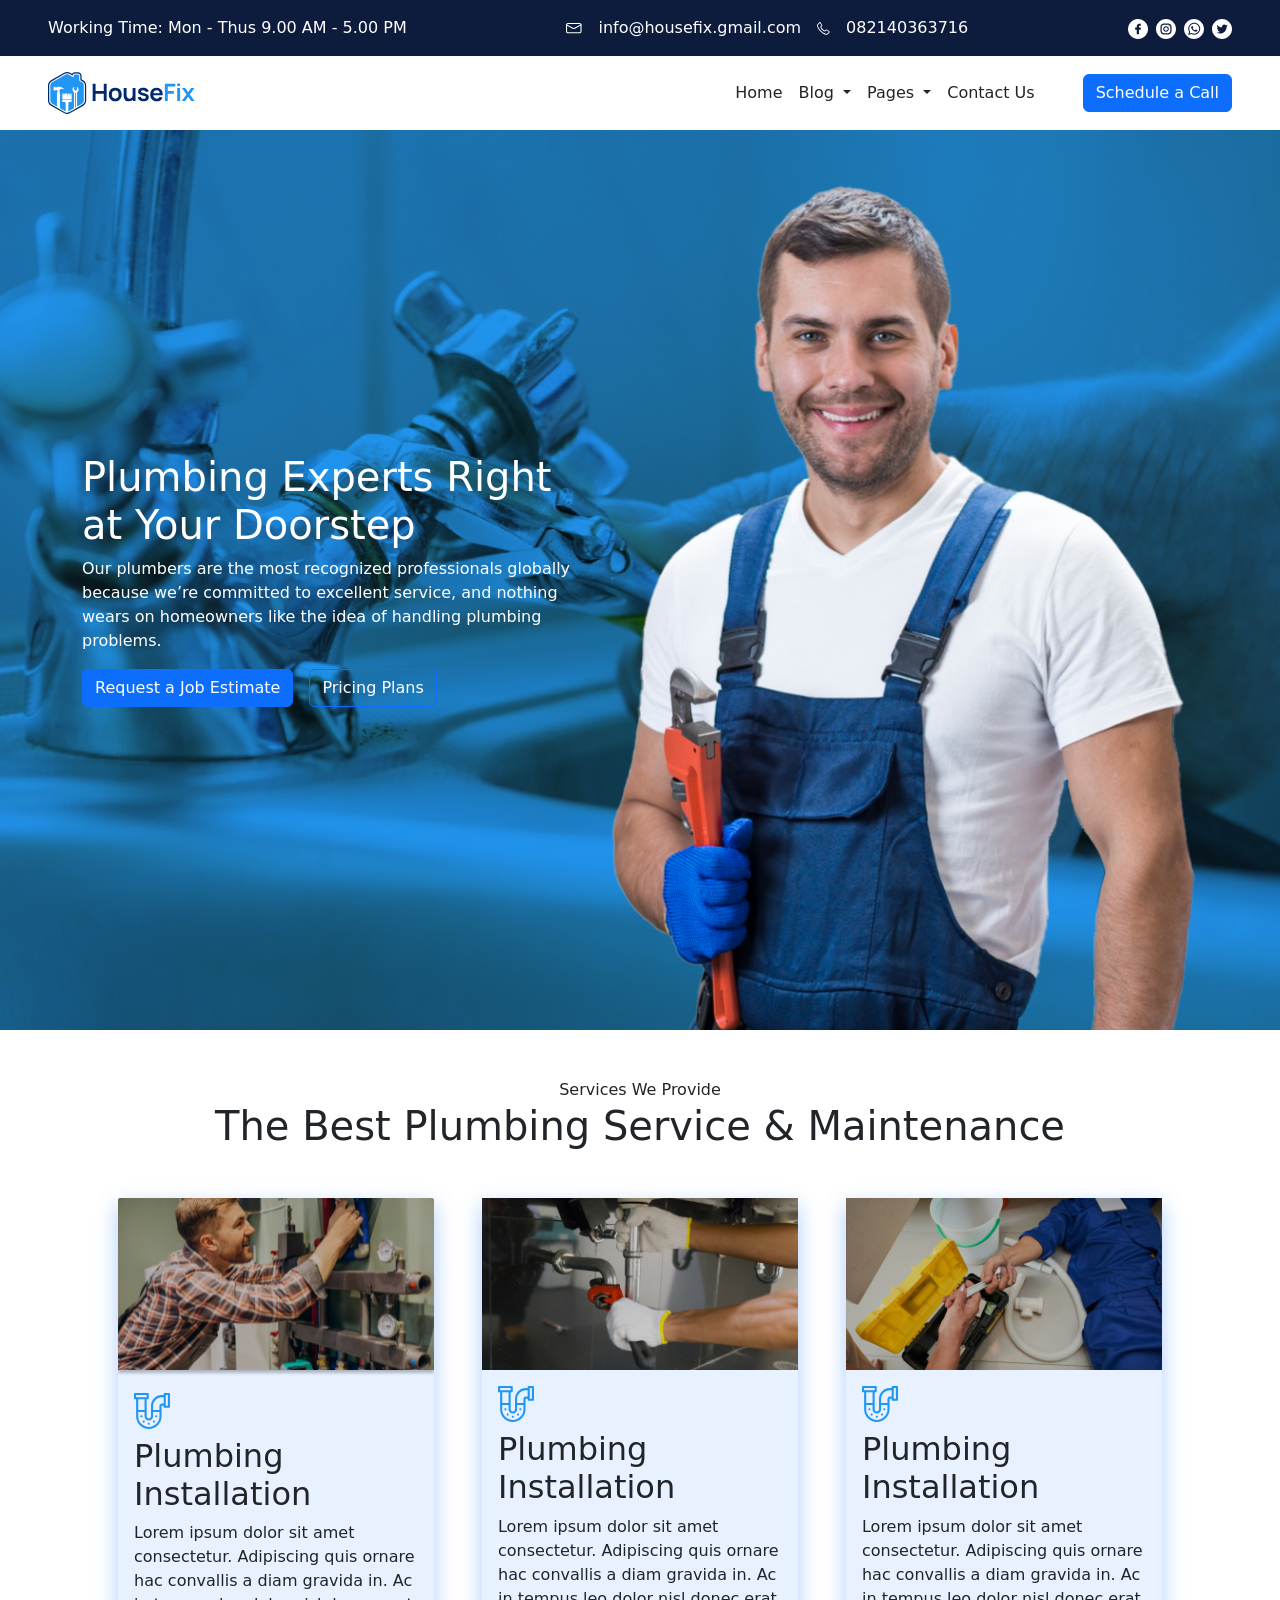
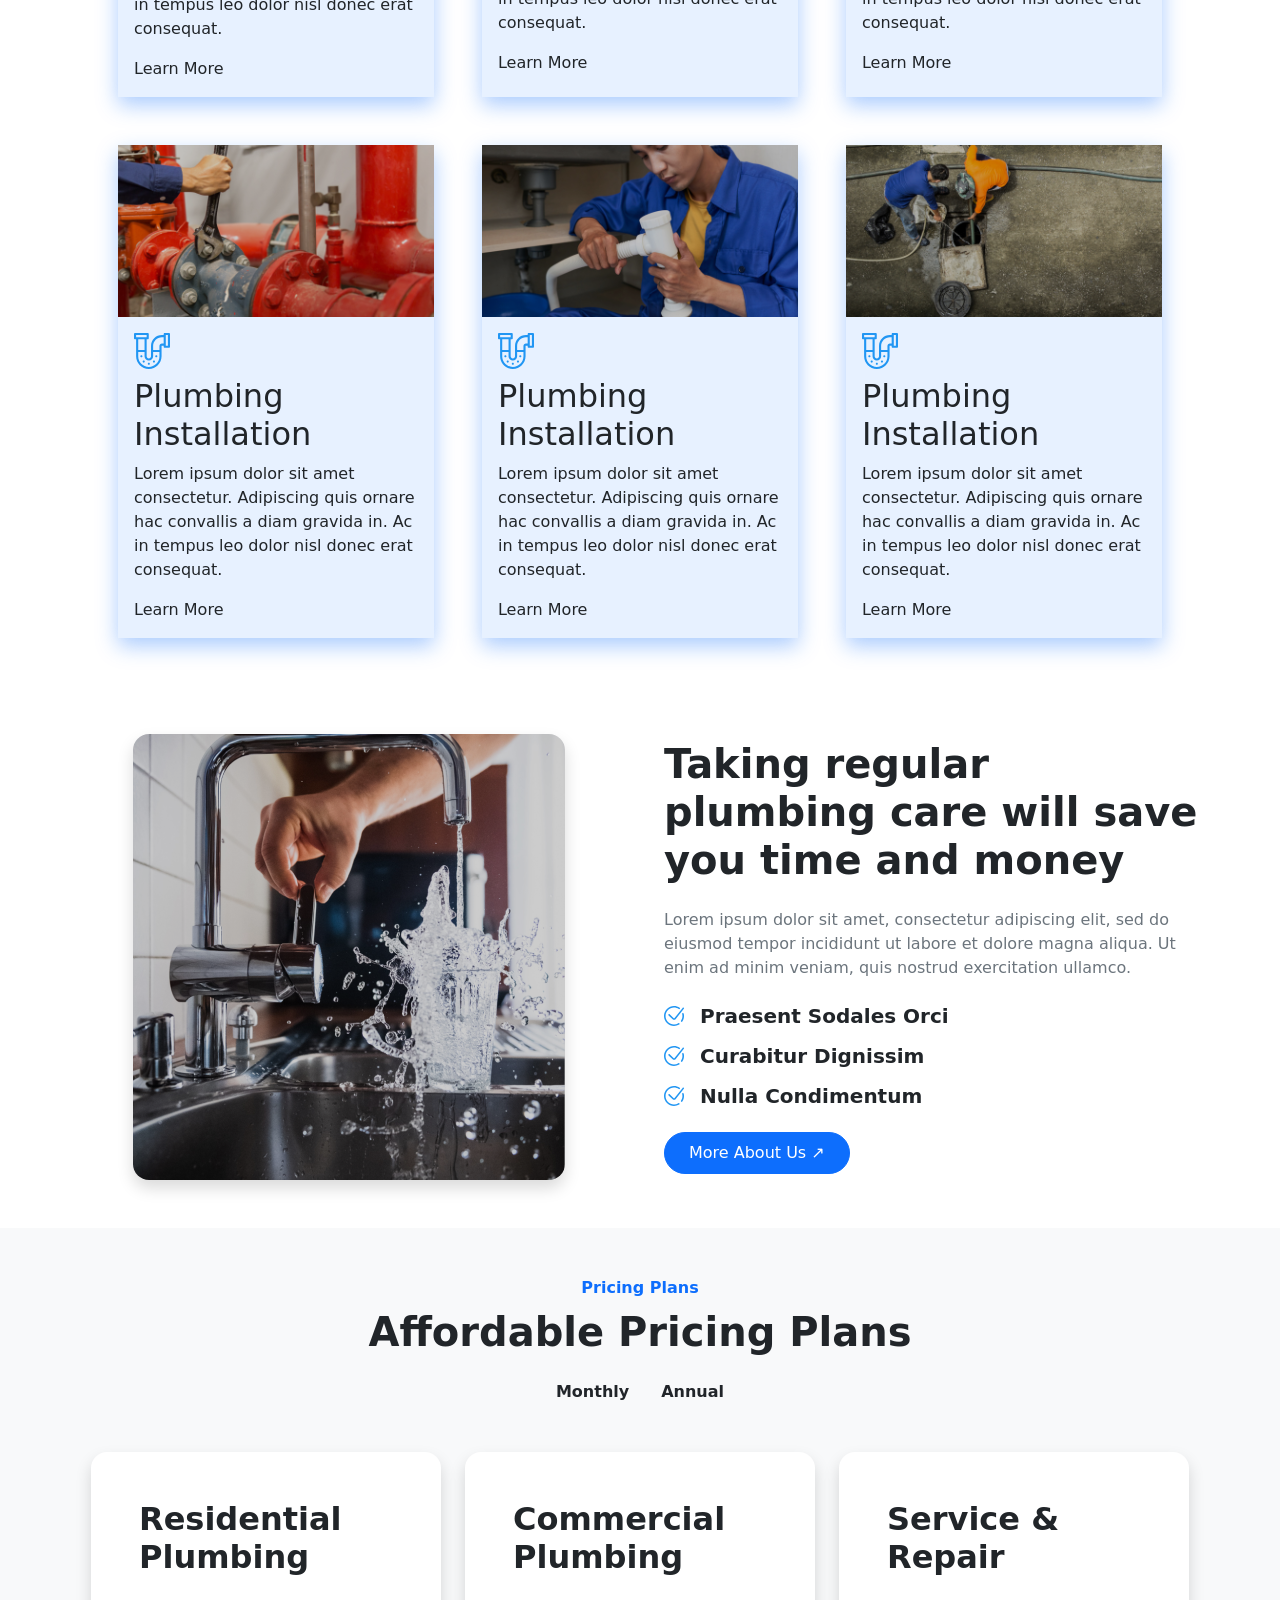
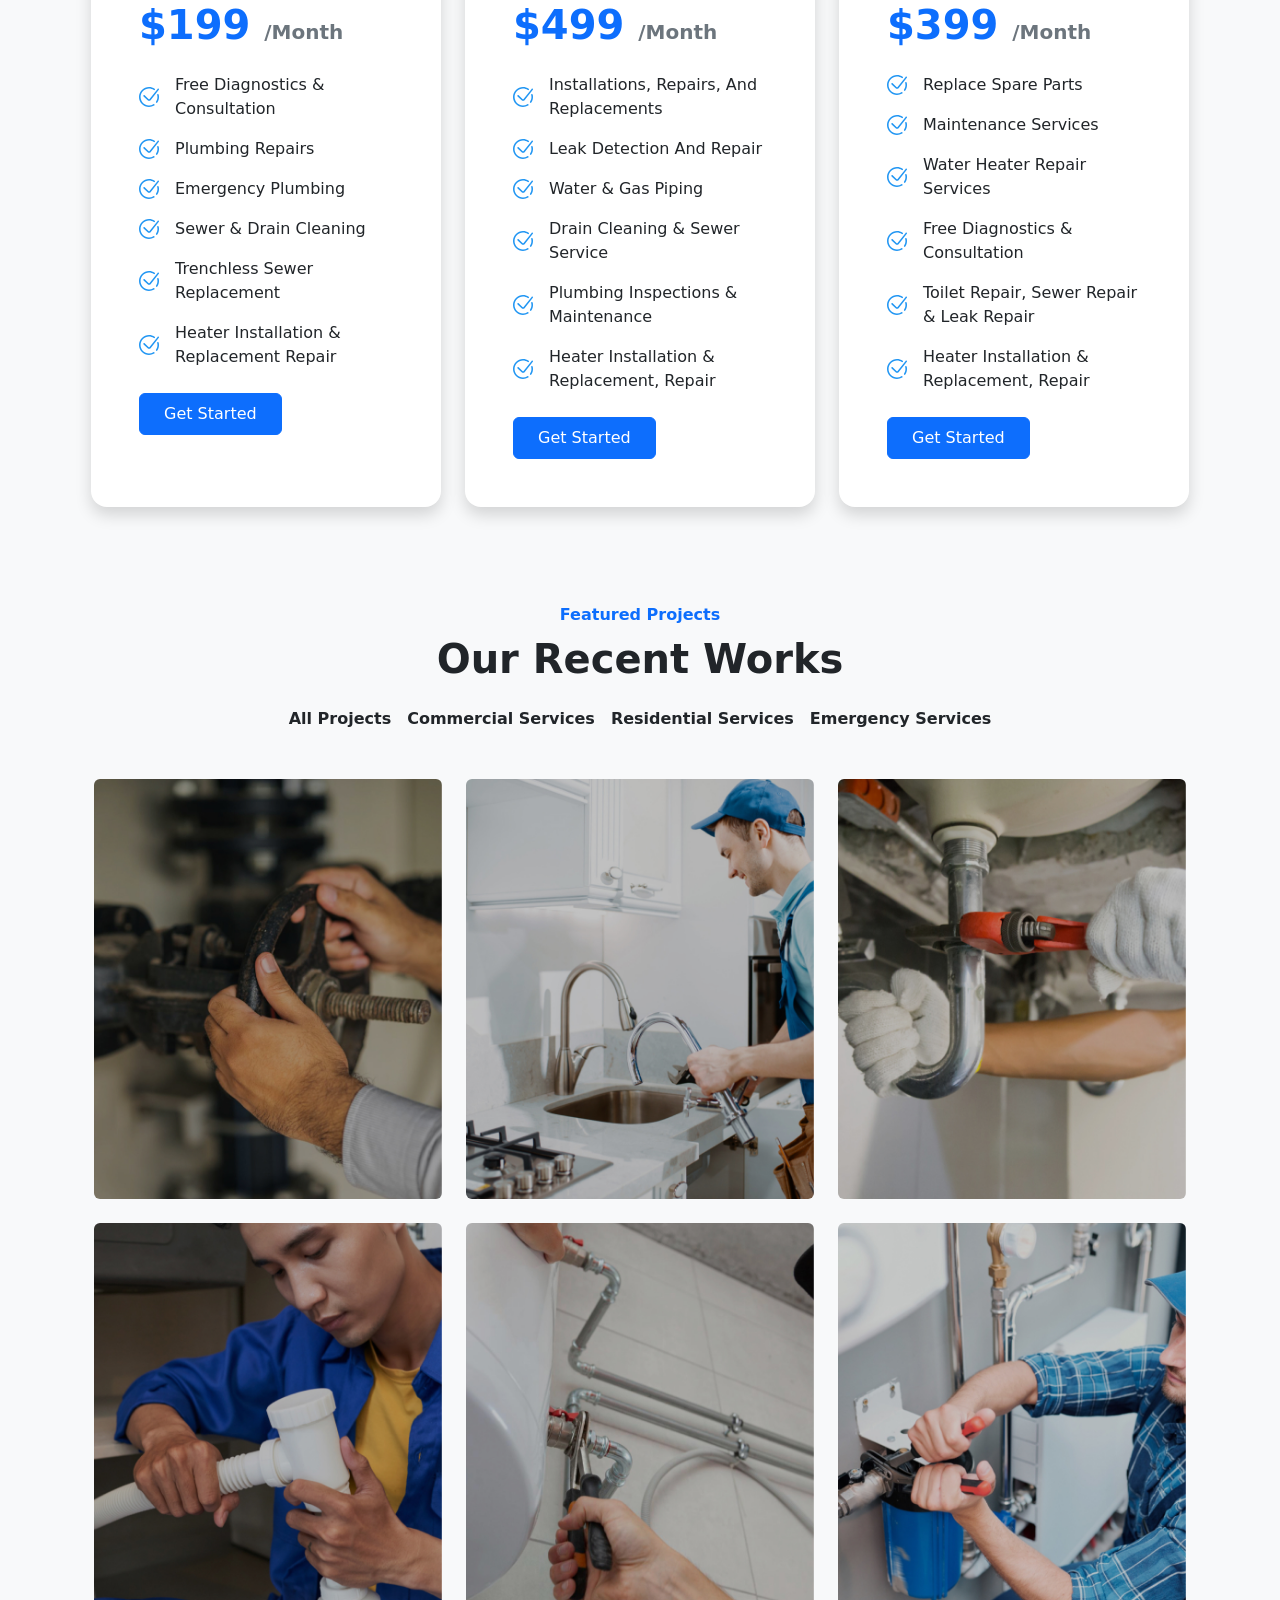
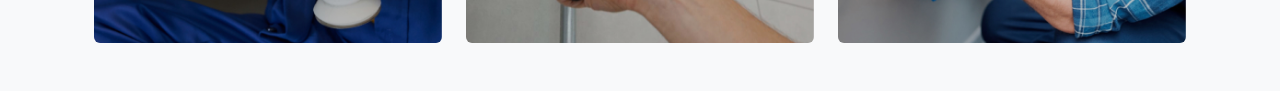
==== commit 582f85d0: "commit update" ====
--- a/index.html
+++ b/index.html
@@ -122,7 +122,7 @@
           <h1>The Best Plumbing Service & Maintenance</h1>
         </div>
 
-        <div class="d-flex flex-wrap gap-5 px-5">
+        <div class="d-flex flex-wrap gap-5 px-5 container">
           <div class="d-flex flex-column service-item bg-primary-200">
             <img src="img/Service & Maintance/Image-Container.svg" alt="c1" />
             <div class="p-3">
@@ -228,50 +228,58 @@
         </div>
       </section>
 
-      <section class="aboutUs d-flex align-items-center p-5 gap-5">
-        <img
-            class="imgShadow img-fluid"
-            src="img/Image-Container.png"
-            alt="About Us Image"
-        />
-        <div class="d-flex flex-column gap-3">
-            <h1 class="fw-bold">
-            Taking regular plumbing care will save you time and money
-            </h1>
-            <p class="text-secondary">
-            Lorem ipsum dolor sit amet, consectetur adipiscing elit, sed do eiusmod tempor incididunt ut labore et dolore magna aliqua. Ut enim ad minim veniam, quis nostrud exercitation ullamco
-            </p>
-            <div class="d-flex align-items-center gap-3">
-            <img
-                src="img/Check.svg"
-                alt=""
-                style="width: 20px;"
-            />
-            <h5 class="fw-bold m-0">Praesent Sodales Orci</h5>
-            </div>
-            <div class="d-flex align-items-center gap-3">
-            <img
-                src="img/Check.svg"
-                alt=""
-                style="width: 20px;"
-            />
-            <h5 class="fw-bold m-0">Curabitur Dignissim</h5>
-            </div>
-            <div class="d-flex align-items-center gap-3">
-            <img
-                src="img/Check.svg"
-                alt=""
-                style="width: 20px;"
-            />
-            <h5 class="fw-bold m-0">Nulla Condimentum</h5>
-            </div>
-            <div>
-                <button class="btn btn-primary align-self-star px-4 py-2">
+      <section class="aboutUs py-5">
+        <div class="container">
+          
+          <div class="row align-items-center g-5">
+
+            <div class="col-lg-6 text-center">
+              <img
+                class="img-fluid rounded-4 shadow"
+                src="img/Image-Container.png"
+                alt="About Us Image"
+              />
+            </div>
+
+            <div class="col-lg-6">
+
+              <h1 class="fw-bold mb-4">
+                Taking regular plumbing care will save you time and money
+              </h1>
+
+              <p class="text-secondary mb-4">
+                Lorem ipsum dolor sit amet, consectetur adipiscing elit,
+                sed do eiusmod tempor incididunt ut labore et dolore magna aliqua.
+                Ut enim ad minim veniam, quis nostrud exercitation ullamco.
+              </p>
+
+              <div class="d-flex flex-column gap-3 mb-4">
+
+                <div class="d-flex align-items-center gap-3">
+                  <img src="img/Check.svg" alt="" width="20">
+                  <h5 class="fw-bold m-0">Praesent Sodales Orci</h5>
+                </div>
+
+                <div class="d-flex align-items-center gap-3">
+                  <img src="img/Check.svg" alt="" width="20">
+                  <h5 class="fw-bold m-0">Curabitur Dignissim</h5>
+                </div>
+
+                <div class="d-flex align-items-center gap-3">
+                  <img src="img/Check.svg" alt="" width="20">
+                  <h5 class="fw-bold m-0">Nulla Condimentum</h5>
+                </div>
+
+              </div>
+
+              <button class="btn btn-primary px-4 py-2 rounded-pill">
                 More About Us ↗️
-                </button>
-            </div>
-        </div>
-        </section>
+              </button>
+
+            </div>
+          </div>
+        </div>
+      </section>
 
         <section class="price py-5 bg-light">
             <div class="container">
--- a/style.css
+++ b/style.css
@@ -30,5 +30,5 @@
 }
 
 .priceCard {
-  width: 400px;
+  width: 350px;
 }
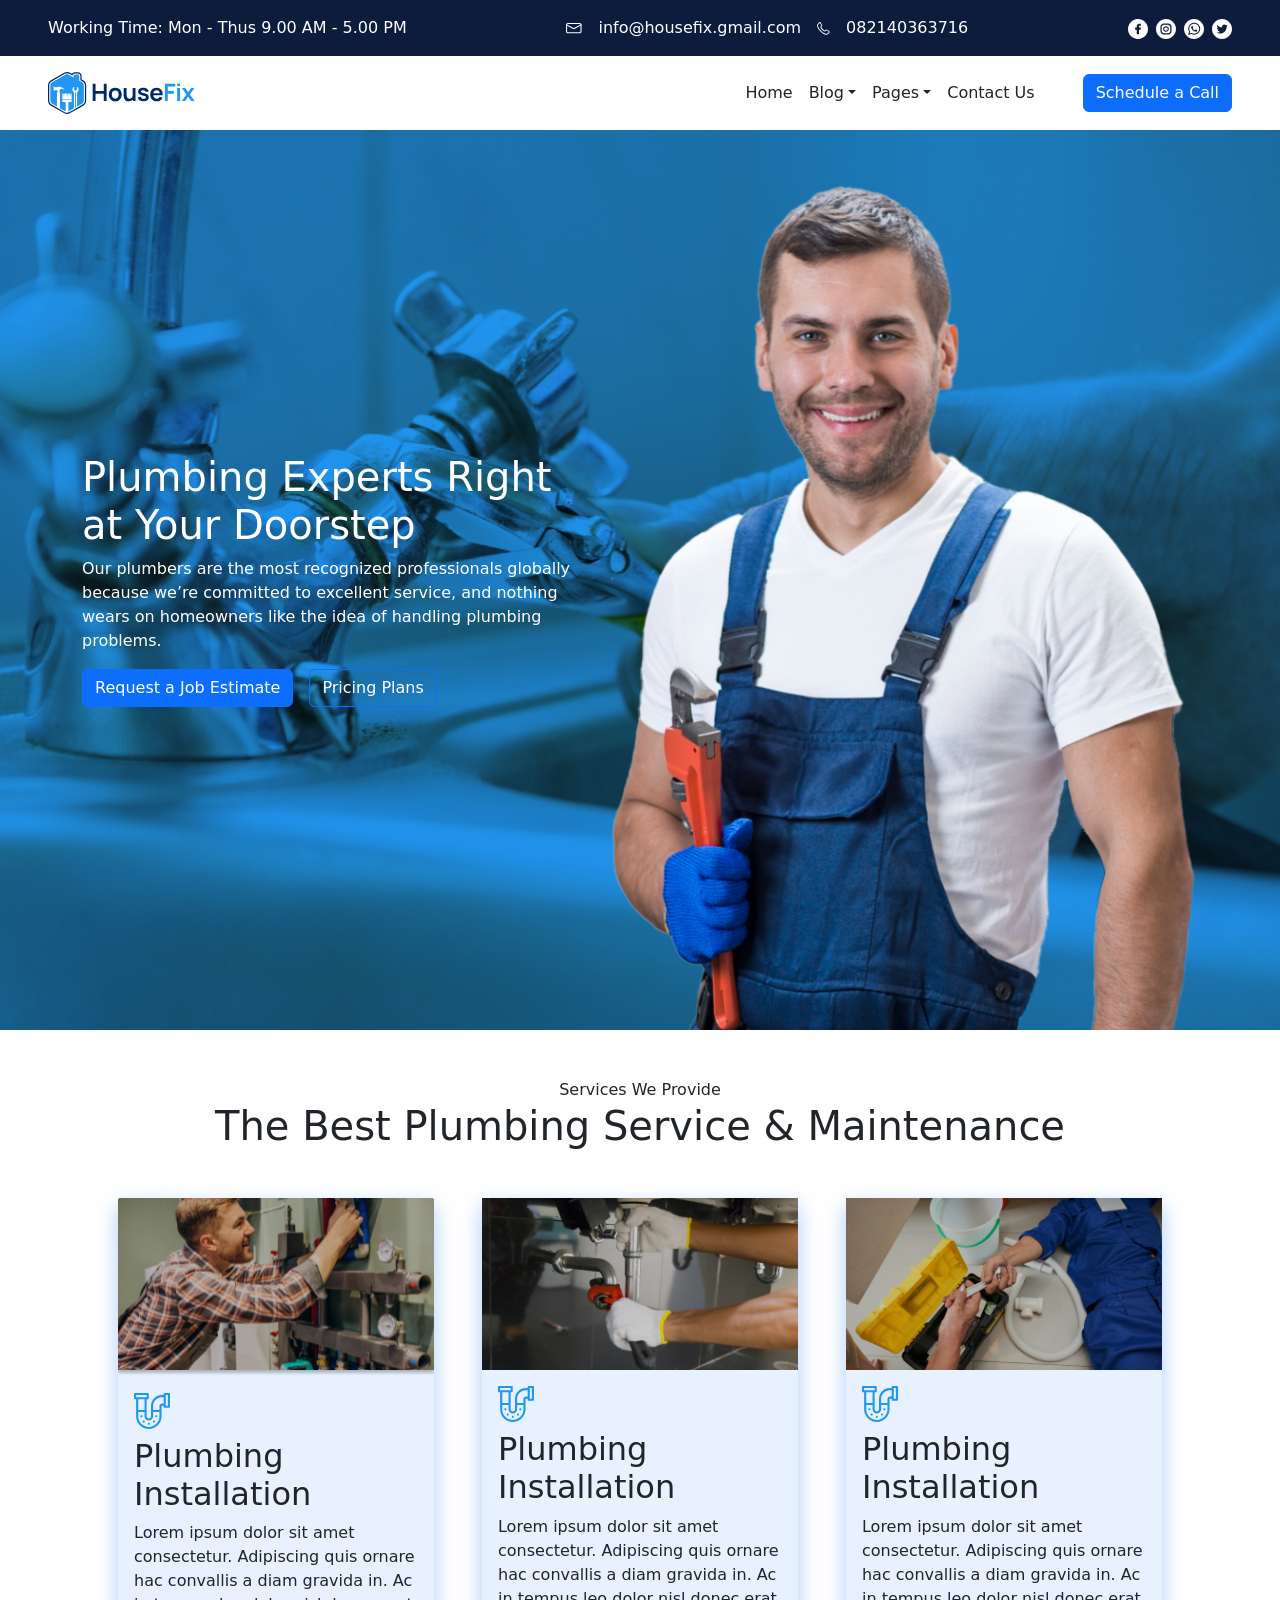
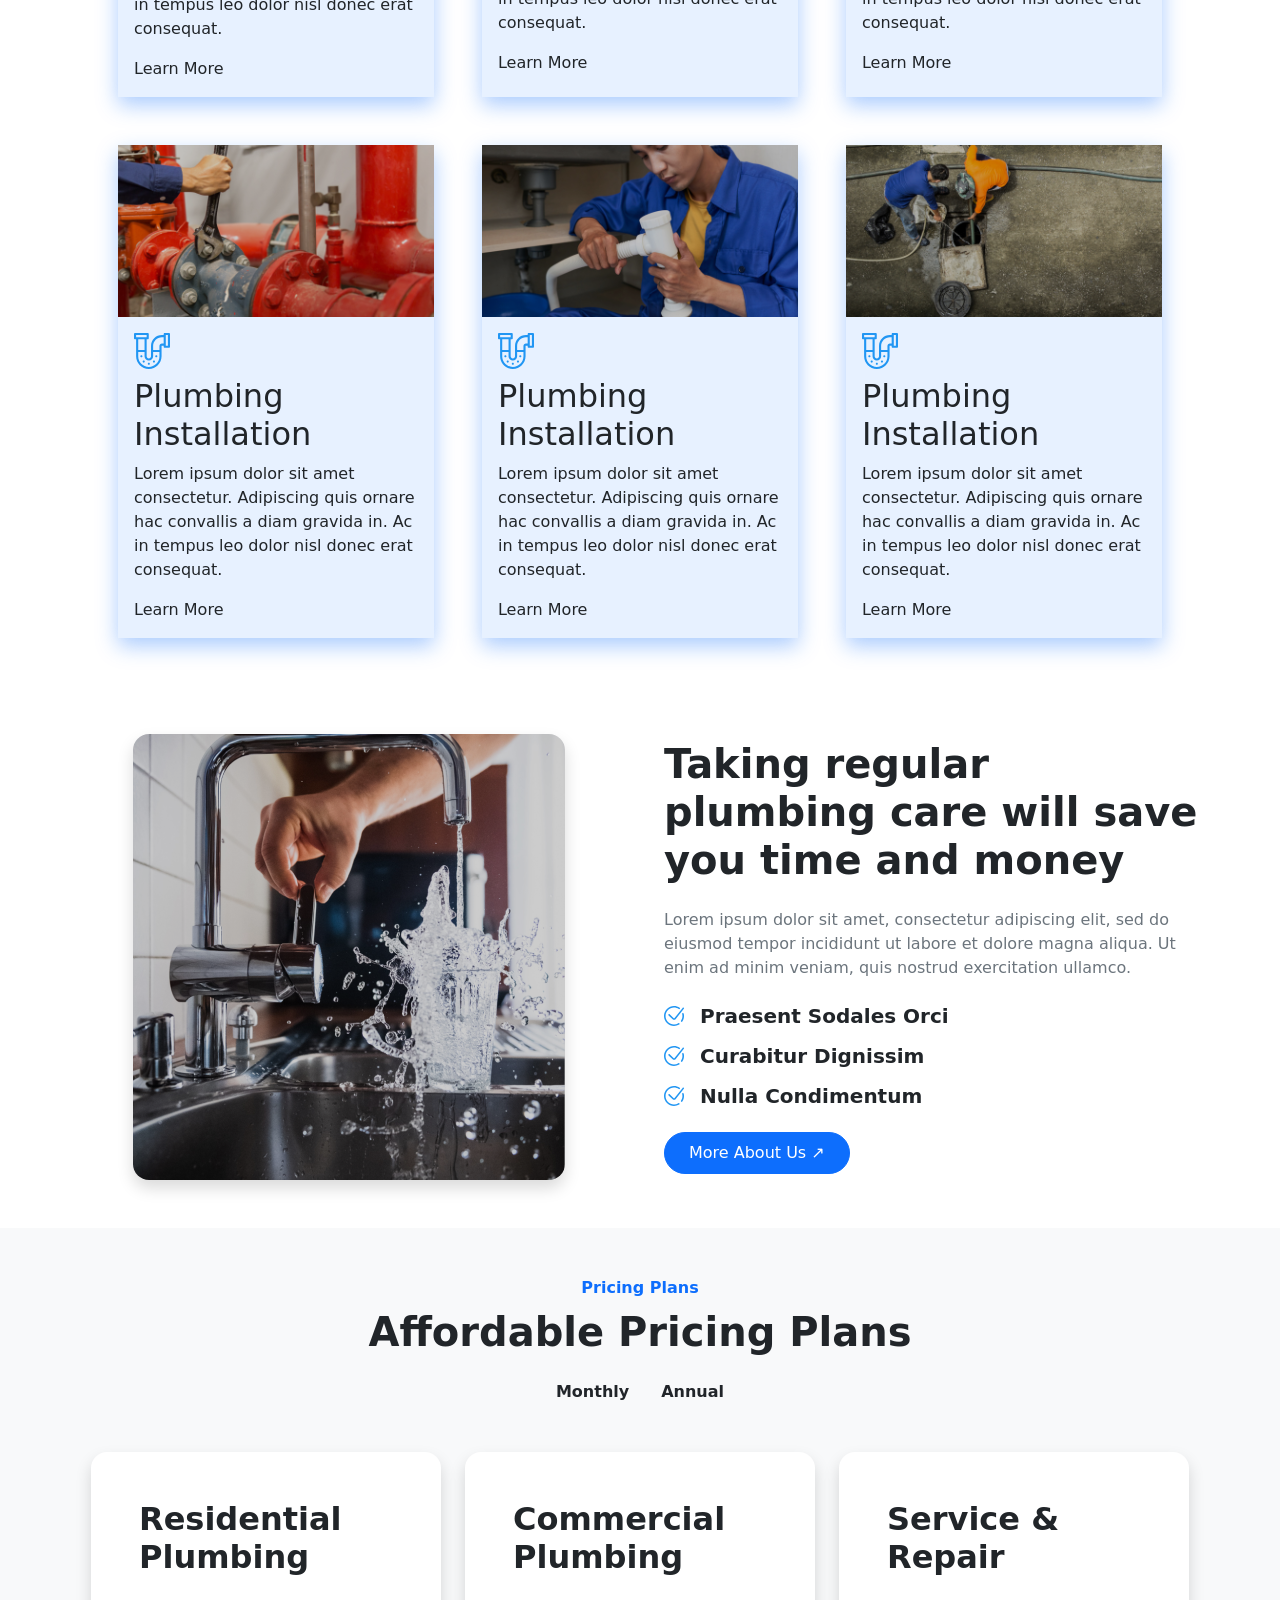
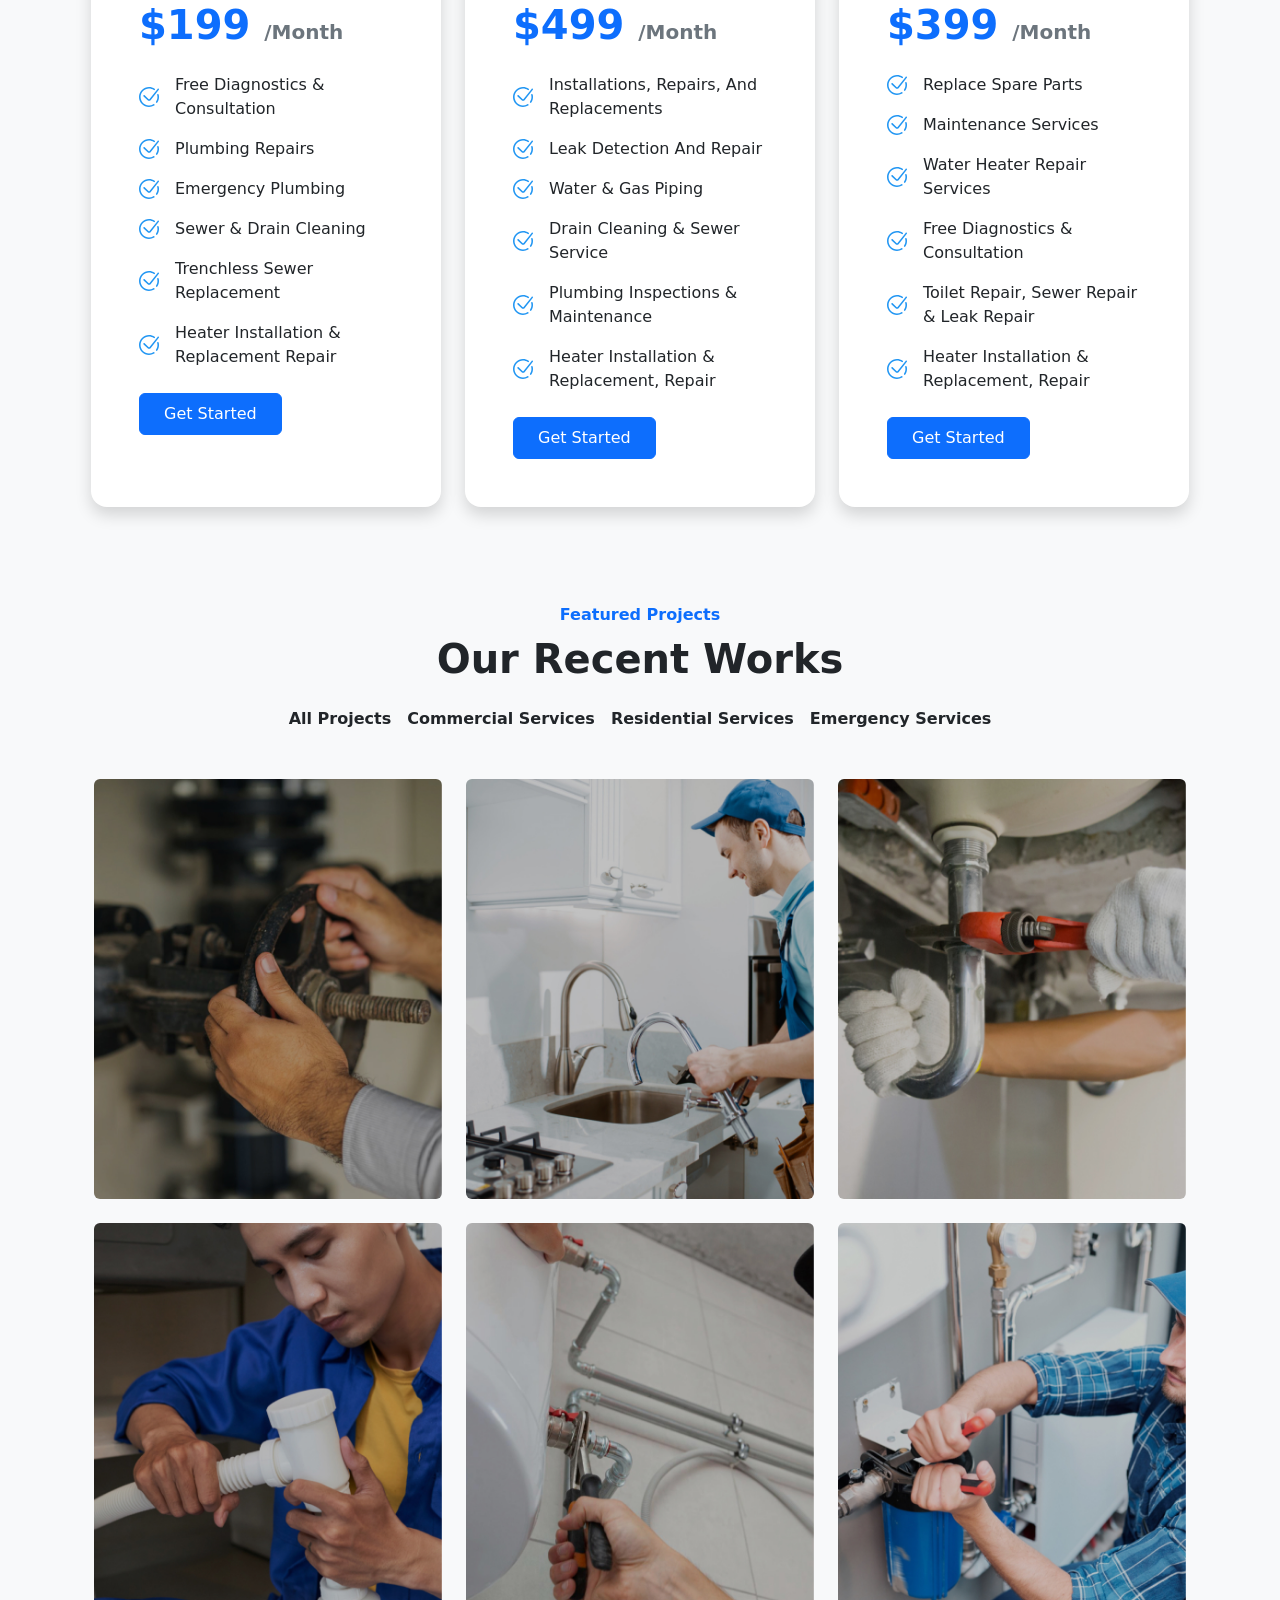
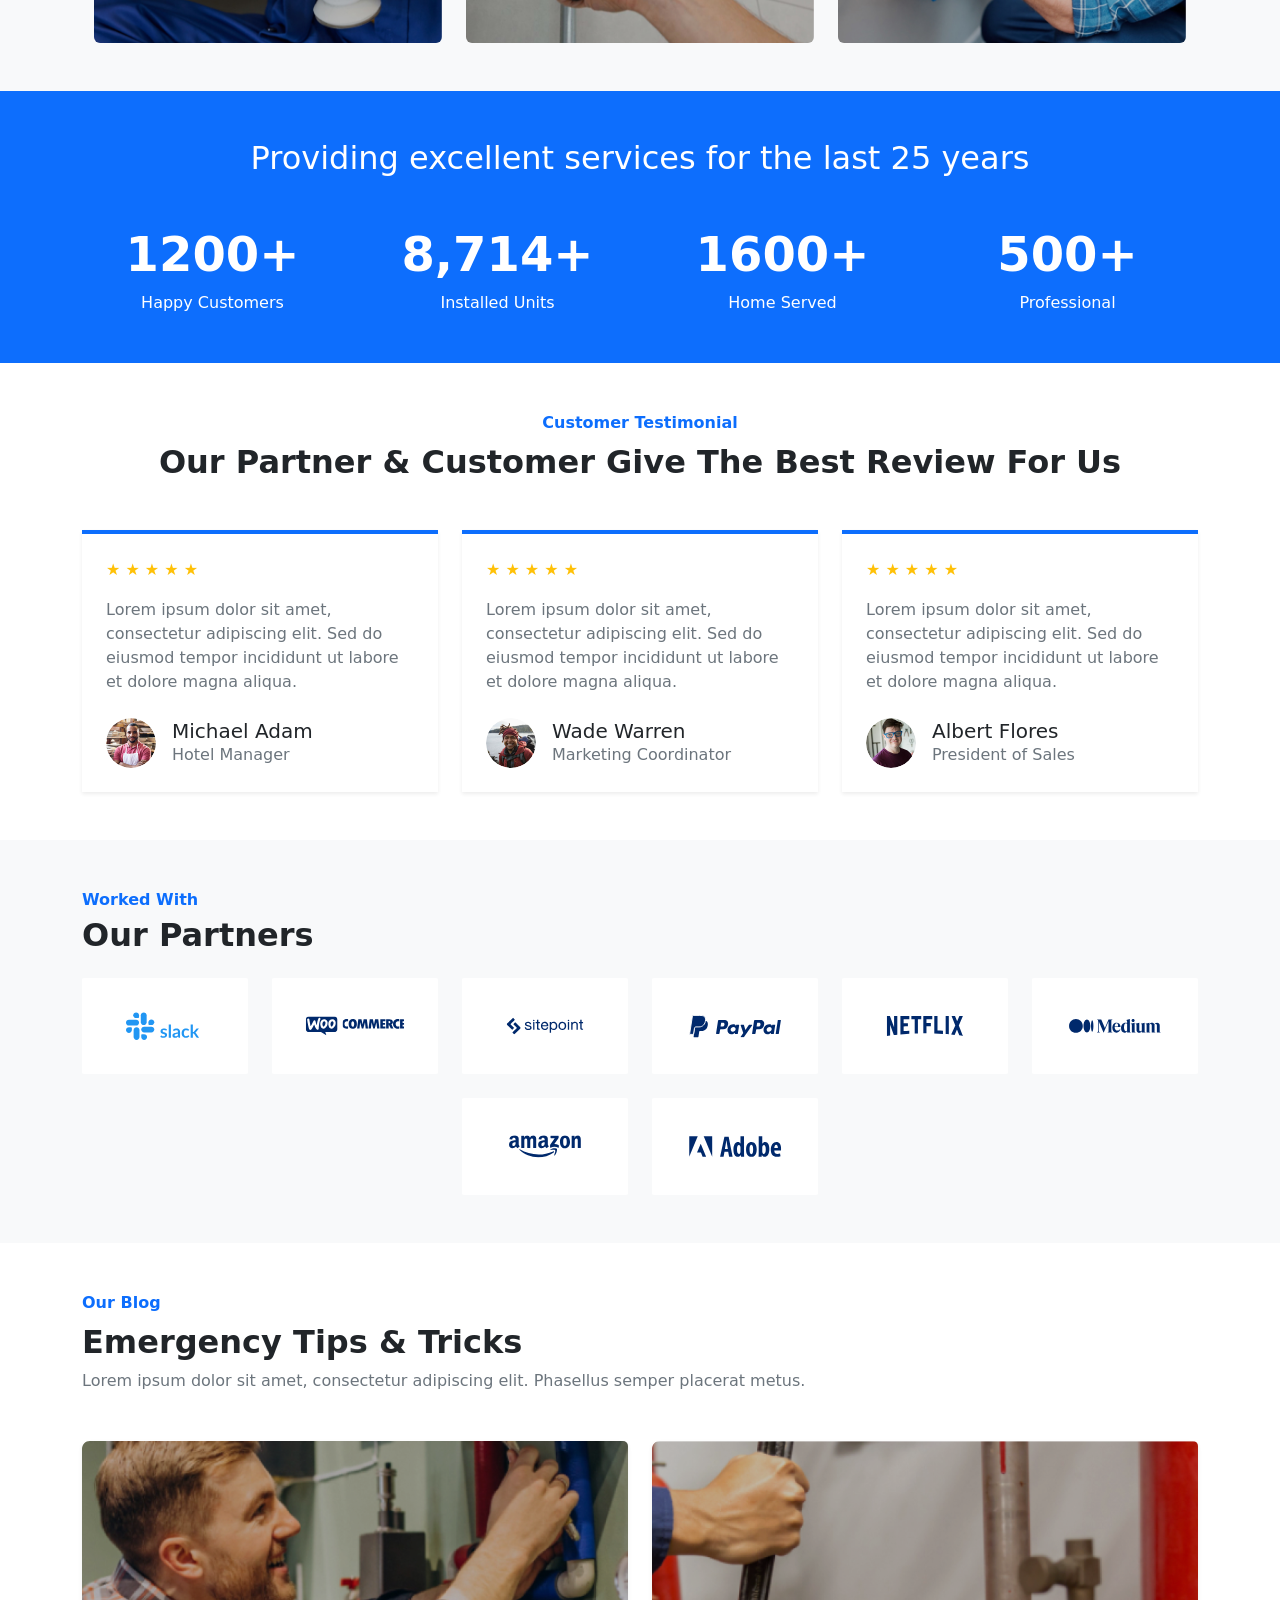
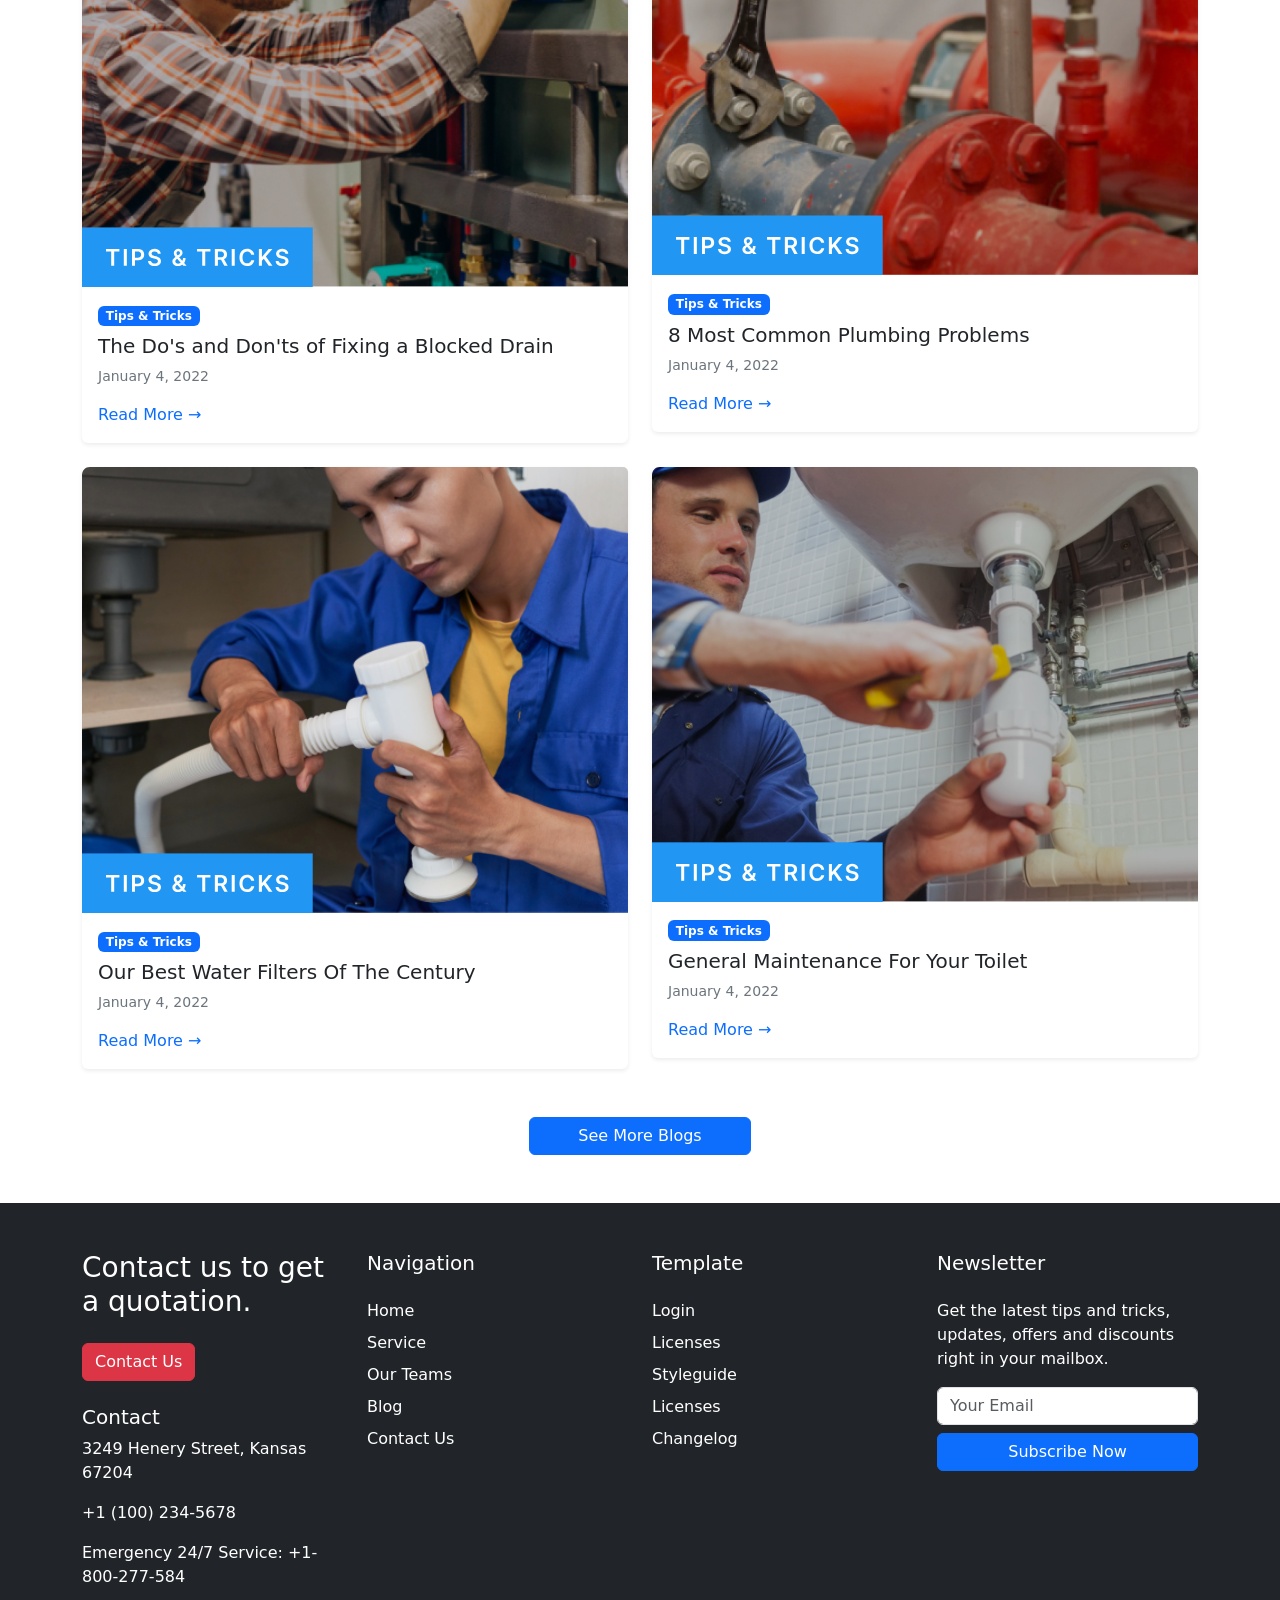
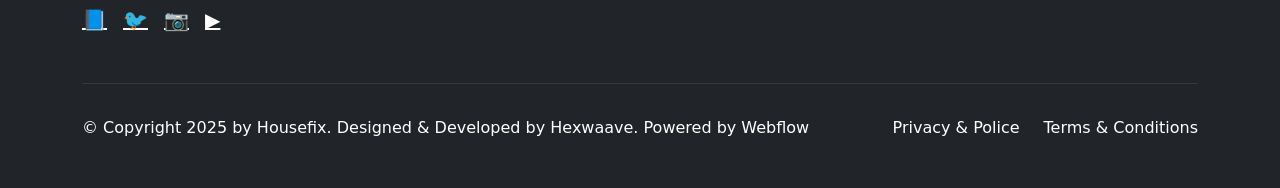
==== commit 8da1fb4c: "commit upadate all components" ====
--- a/index.html
+++ b/index.html
@@ -14,477 +14,52 @@
   </head>
   <body>
     <header>
-      <div
-        class="d-flex p-3 px-5 justify-content-between align-items-center bg-primary-900 text-white"
-      >
-        <p class="mb-0">Working Time: Mon - Thus 9.00 AM - 5.00 PM</p>
-        <div class="d-flex gap-3">
-          <div class="d-flex gap-3 align-items-center">
-            <img src="img/Email.svg" alt="email" />
-            <p class="mb-0">info@housefix.gmail.com</p>
-          </div>
-          <div class="d-flex gap-3 align-items-center">
-            <img src="img/Telepon.svg" alt="telepon" />
-            <p class="mb-0">082140363716</p>
-          </div>
-        </div>
-        <div class="social d-flex gap-2 align-items-center">
-          <a href=""><img src="img/Social-facebook-1.svg" alt="fb" /></a>
-          <a href=""><img src="img/Social-Instagram.svg" alt="ig" /></a>
-          <a href=""><img src="img/Social-Whatsapp.svg" alt="wa" /></a>
-          <a href=""><img src="img/Social-twitter.svg" alt="tw" /></a>
-        </div>
-      </div>
-      <nav>
-        <div class="d-flex p-3 px-5 justify-content-between align-items-center">
-          <div class="logo">
-            <img src="img/Logo.svg" alt="" />
-          </div>
-          <div class="d-flex gap-5 align-items-center">
-            <ul class="d-flex gap-3 mb-0 list-unstyled">
-              <li>
-                <a
-                  class="nav-link text-primary-900 text-decoration-none"
-                  href="home"
-                  >Home</a
-                >
-              </li>
-              <li class="dropdown">
-                <a
-                  class="nav-link dropdown-toggle"
-                  href="#"
-                  role="button"
-                  data-bs-toggle="dropdown"
-                >
-                  Blog
-                </a>
-                <ul class="dropdown-menu">
-                  <li><a class="dropdown-item" href="#">Artikel</a></li>
-                  <li><a class="dropdown-item" href="#">Berita</a></li>
-                </ul>
-              </li>
-              <li class="dropdown">
-                <a
-                  class="nav-link text-primary-900 dropdown-toggle"
-                  href="#"
-                  role="button"
-                  data-bs-toggle="dropdown"
-                >
-                  Pages
-                </a>
-                <ul class="dropdown-menu">
-                  <li><a class="dropdown-item" href="#">Artikel</a></li>
-                  <li><a class="dropdown-item" href="#">Berita</a></li>
-                </ul>
-              </li>
-              <li>
-                <a
-                  class="nav-link text-primary-900 text-primary-900 text-decoration-none"
-                  href="contactus"
-                  >Contact Us</a
-                >
-              </li>
-            </ul>
-            <div class="btn btn-primary">Schedule a Call</div>
-          </div>
-        </div>
-      </nav>
+      <div id="header-container"></div>
+      <div id="nav-container"></div>
     </header>
 
     <main>
-      <section class="hero d-flex align-items-center vh-100">
-        <div class="container d-flex align-items-center">
-          <div class="text-white gap-2">
-            <h1>Plumbing Experts Right at Your Doorstep</h1>
-            <p>
-              Our plumbers are the most recognized professionals globally
-              because we’re committed to excellent service, and nothing wears on
-              homeowners like the idea of handling plumbing problems.
-            </p>
-            <div class="d-flex gap-3">
-              <button class="btn btn-primary">Request a Job Estimate</button>
-              <button class="btn btn-outline-primary text-white">
-                Pricing Plans
-              </button>
-            </div>
-          </div>
-          <img
-            class="vh-100"
-            src="img/Image-Container.svg"
-            alt="people object"
-          />
-        </div>
-      </section>
-
-      <section class="services py-5">
-        <div class="container text-center mb-5">
-          <a class="nav-link" href="#">Services We Provide</a>
-          <h1>The Best Plumbing Service & Maintenance</h1>
-        </div>
-
-        <div class="d-flex flex-wrap gap-5 px-5 container">
-          <div class="d-flex flex-column service-item bg-primary-200">
-            <img src="img/Service & Maintance/Image-Container.svg" alt="c1" />
-            <div class="p-3">
-              <img
-                class="mb-2"
-                src="img/Service & Maintance/Icon/Icon.svg"
-                alt="icon1"
-              />
-              <h2>Plumbing Installation</h2>
-              <p>
-                Lorem ipsum dolor sit amet consectetur. Adipiscing quis ornare
-                hac convallis a diam gravida in. Ac in tempus leo dolor nisl
-                donec erat consequat.
-              </p>
-              <a class="nav-link" href="">Learn More</a>
-            </div>
-          </div>
-          <div class="d-flex flex-column service-item">
-            <img src="img/Service & Maintance/Image-Container-1.svg" alt="c2" />
-            <div class="p-3">
-              <img
-                class="mb-2"
-                src="img/Service & Maintance/Icon/Icon.svg"
-                alt="icon2"
-              />
-              <h2>Plumbing Installation</h2>
-              <p>
-                Lorem ipsum dolor sit amet consectetur. Adipiscing quis ornare
-                hac convallis a diam gravida in. Ac in tempus leo dolor nisl
-                donec erat consequat.
-              </p>
-              <a class="nav-link" href="">Learn More</a>
-            </div>
-          </div>
-          <div class="d-flex flex-column service-item">
-            <img src="img/Service & Maintance/Image-Container-2.svg" alt="c3" />
-            <div class="p-3">
-              <img
-                class="mb-2"
-                src="img/Service & Maintance/Icon/Icon.svg"
-                alt="icon3"
-              />
-              <h2>Plumbing Installation</h2>
-              <p>
-                Lorem ipsum dolor sit amet consectetur. Adipiscing quis ornare
-                hac convallis a diam gravida in. Ac in tempus leo dolor nisl
-                donec erat consequat.
-              </p>
-              <a class="nav-link" href="">Learn More</a>
-            </div>
-          </div>
-          <div class="d-flex flex-column service-item">
-            <img src="img/Service & Maintance/Image-Container-3.svg" alt="c4" />
-            <div class="p-3">
-              <img
-                class="mb-2"
-                src="img/Service & Maintance/Icon/Icon.svg"
-                alt="icon4"
-              />
-              <h2>Plumbing Installation</h2>
-              <p>
-                Lorem ipsum dolor sit amet consectetur. Adipiscing quis ornare
-                hac convallis a diam gravida in. Ac in tempus leo dolor nisl
-                donec erat consequat.
-              </p>
-              <a class="nav-link" href="">Learn More</a>
-            </div>
-          </div>
-          <div class="d-flex flex-column service-item">
-            <img src="img/Service & Maintance/Image-Container-4.svg" alt="c5" />
-            <div class="p-3">
-              <img
-                class="mb-2"
-                src="img/Service & Maintance/Icon/Icon.svg"
-                alt="icon5"
-              />
-              <h2>Plumbing Installation</h2>
-              <p>
-                Lorem ipsum dolor sit amet consectetur. Adipiscing quis ornare
-                hac convallis a diam gravida in. Ac in tempus leo dolor nisl
-                donec erat consequat.
-              </p>
-              <a class="nav-link" href="">Learn More</a>
-            </div>
-          </div>
-          <div class="d-flex flex-column service-item">
-            <img src="img/Service & Maintance/Image-Container-5.svg" alt="c6" />
-            <div class="p-3">
-              <img
-                class="mb-2"
-                src="img/Service & Maintance/Icon/Icon.svg"
-                alt="icon6"
-              />
-              <h2>Plumbing Installation</h2>
-              <p>
-                Lorem ipsum dolor sit amet consectetur. Adipiscing quis ornare
-                hac convallis a diam gravida in. Ac in tempus leo dolor nisl
-                donec erat consequat.
-              </p>
-              <a class="nav-link" href="">Learn More</a>
-            </div>
-          </div>
-        </div>
-      </section>
-
-      <section class="aboutUs py-5">
-        <div class="container">
-          
-          <div class="row align-items-center g-5">
-
-            <div class="col-lg-6 text-center">
-              <img
-                class="img-fluid rounded-4 shadow"
-                src="img/Image-Container.png"
-                alt="About Us Image"
-              />
-            </div>
-
-            <div class="col-lg-6">
-
-              <h1 class="fw-bold mb-4">
-                Taking regular plumbing care will save you time and money
-              </h1>
-
-              <p class="text-secondary mb-4">
-                Lorem ipsum dolor sit amet, consectetur adipiscing elit,
-                sed do eiusmod tempor incididunt ut labore et dolore magna aliqua.
-                Ut enim ad minim veniam, quis nostrud exercitation ullamco.
-              </p>
-
-              <div class="d-flex flex-column gap-3 mb-4">
-
-                <div class="d-flex align-items-center gap-3">
-                  <img src="img/Check.svg" alt="" width="20">
-                  <h5 class="fw-bold m-0">Praesent Sodales Orci</h5>
-                </div>
-
-                <div class="d-flex align-items-center gap-3">
-                  <img src="img/Check.svg" alt="" width="20">
-                  <h5 class="fw-bold m-0">Curabitur Dignissim</h5>
-                </div>
-
-                <div class="d-flex align-items-center gap-3">
-                  <img src="img/Check.svg" alt="" width="20">
-                  <h5 class="fw-bold m-0">Nulla Condimentum</h5>
-                </div>
-
-              </div>
-
-              <button class="btn btn-primary px-4 py-2 rounded-pill">
-                More About Us ↗️
-              </button>
-
-            </div>
-          </div>
-        </div>
-      </section>
-
-        <section class="price py-5 bg-light">
-            <div class="container">
-                <div class="text-center mb-5">
-                    <a class="nav-link text-primary fw-bold mb-2" href="#">
-                        Pricing Plans
-                    </a>
-                    <h1 class="fw-bold mb-4">
-                        Affordable Pricing Plans
-                    </h1>
-                    <div class="d-flex justify-content-center align-items-center gap-3">
-                        <span class="fw-bold">Monthly</span>
-                        <div class="toggleBtn">
-                        <div class="toggleCircle"></div>
-                        </div>
-                        <span class="fw-bold">Annual</span>
-                    </div>
-                </div>
-                <div class="d-flex justify-content-center gap-4 flex-wrap">
-                    <div class="priceCard bg-white p-5 rounded-4 shadow">
-                        <h2 class="fw-bold mb-4">
-                        Residential Plumbing
-                        </h2>
-                        <div class="mb-4">
-                        <h1 class="fw-bold text-primary">
-                            $199
-                            <span class="fs-5 text-secondary">
-                            /Month
-                            </span>
-                        </h1>
-                        </div>
-                        <div class="d-flex flex-column gap-3 mb-4">
-                            <div class="d-flex align-items-center gap-3">
-                                <img src="img/Check.svg" alt="" class="checkIcon">
-                                <p class="m-0">Free Diagnostics & Consultation</p>
-                            </div>
-                            <div class="d-flex align-items-center gap-3">
-                                <img src="img/Check.svg" alt="" class="checkIcon">
-                                <p class="m-0">Plumbing Repairs</p>
-                            </div>
-                            <div class="d-flex align-items-center gap-3">
-                                <img src="img/Check.svg" alt="" class="checkIcon">
-                                <p class="m-0">Emergency Plumbing</p>
-                            </div>
-                            <div class="d-flex align-items-center gap-3">
-                                <img src="img/Check.svg" alt="" class="checkIcon">
-                                <p class="m-0">Sewer & Drain Cleaning</p>
-                            </div>
-                            <div class="d-flex align-items-center gap-3">
-                                <img src="img/Check.svg" alt="" class="checkIcon">
-                                <p class="m-0">Trenchless Sewer Replacement</p>
-                            </div>
-                            <div class="d-flex align-items-center gap-3">
-                                <img src="img/Check.svg" alt="" class="checkIcon">
-                                <p class="m-0">
-                                Heater Installation & Replacement Repair
-                                </p>
-                            </div>
-                        </div>
-                        <button class="btn btn-primary px-4 py-2">
-                        Get Started
-                        </button>
-                    </div>
-                    <div class="priceCard bg-white p-5 rounded-4 shadow">
-                        <h2 class="fw-bold mb-4">
-                        Commercial Plumbing
-                        </h2>
-                        <div class="mb-4">
-                        <h1 class="fw-bold text-primary">
-                            $499
-                            <span class="fs-5 text-secondary">
-                            /Month
-                            </span>
-                        </h1>
-                        </div>
-                        <div class="d-flex flex-column gap-3 mb-4">
-                            <div class="d-flex align-items-center gap-3">
-                                <img src="img/Check.svg" alt="" class="checkIcon">
-                                <p class="m-0">Installations, Repairs, And Replacements</p>
-                            </div>
-                            <div class="d-flex align-items-center gap-3">
-                                <img src="img/Check.svg" alt="" class="checkIcon">
-                                <p class="m-0">Leak Detection And Repair</p>
-                            </div>
-                            <div class="d-flex align-items-center gap-3">
-                                <img src="img/Check.svg" alt="" class="checkIcon">
-                                <p class="m-0">Water & Gas Piping</p>
-                            </div>
-                            <div class="d-flex align-items-center gap-3">
-                                <img src="img/Check.svg" alt="" class="checkIcon">
-                                <p class="m-0">Drain Cleaning & Sewer Service</p>
-                            </div>
-                            <div class="d-flex align-items-center gap-3">
-                                <img src="img/Check.svg" alt="" class="checkIcon">
-                                <p class="m-0">Plumbing Inspections & Maintenance</p>
-                            </div>
-                            <div class="d-flex align-items-center gap-3">
-                                <img src="img/Check.svg" alt="" class="checkIcon">
-                                <p class="m-0">
-                                Heater Installation & Replacement, Repair
-                                </p>
-                            </div>
-                        </div>
-                        <button class="btn btn-primary px-4 py-2">
-                        Get Started
-                        </button>
-                    </div>
-                    <div class="priceCard bg-white p-5 rounded-4 shadow">
-                        <h2 class="fw-bold mb-4">
-                        Service & Repair
-                        </h2>
-                        <div class="mb-4">
-                        <h1 class="fw-bold text-primary">
-                            $399
-                            <span class="fs-5 text-secondary">
-                            /Month
-                            </span>
-                        </h1>
-                        </div>
-                        <div class="d-flex flex-column gap-3 mb-4">
-                            <div class="d-flex align-items-center gap-3">
-                                <img src="img/Check.svg" alt="" class="checkIcon">
-                                <p class="m-0">Replace Spare Parts</p>
-                            </div>
-                            <div class="d-flex align-items-center gap-3">
-                                <img src="img/Check.svg" alt="" class="checkIcon">
-                                <p class="m-0">Maintenance Services</p>
-                            </div>
-                            <div class="d-flex align-items-center gap-3">
-                                <img src="img/Check.svg" alt="" class="checkIcon">
-                                <p class="m-0">Water Heater Repair Services</p>
-                            </div>
-                            <div class="d-flex align-items-center gap-3">
-                                <img src="img/Check.svg" alt="" class="checkIcon">
-                                <p class="m-0">Free Diagnostics & Consultation</p>
-                            </div>
-                            <div class="d-flex align-items-center gap-3">
-                                <img src="img/Check.svg" alt="" class="checkIcon">
-                                <p class="m-0">Toilet Repair, Sewer Repair & Leak Repair</p>
-                            </div>
-                            <div class="d-flex align-items-center gap-3">
-                                <img src="img/Check.svg" alt="" class="checkIcon">
-                                <p class="m-0">
-                                Heater Installation & Replacement, Repair
-                                </p>
-                            </div>
-                        </div>
-                        <button class="btn btn-primary px-4 py-2">
-                        Get Started
-                        </button>
-                    </div>
-                </div>
-            </div>
-        </section>
-
-        <section class="recentWorks py-5 bg-light">
-            <div class="container">
-                <div class="text-center mb-5">
-                    <a class="nav-link text-primary fw-bold mb-2" href="#">
-                        Featured Projects
-                    </a>
-                    <h1 class="fw-bold mb-4">
-                        Our Recent Works
-                    </h1>
-                    <div class="d-flex justify-content-center align-items-center gap-3">
-                      <span class="fw-bold">All Projects</span>
-                      <span class="fw-bold">Commercial Services</span>
-                      <span class="fw-bold">Residential Services</span>
-                      <span class="fw-bold">Emergency Services</span>
-                    </div>
-                </div>
-                <div class="container">
-                  <div class="row g-4">
-
-                    <div class="col-md-4">
-                      <img src="img/Recent Works/Image-Container.jpg" class="img-fluid rounded" alt="">
-                    </div>
-
-                    <div class="col-md-4">
-                      <img src="img/Recent Works/Image-Container-1.jpg" class="img-fluid rounded" alt="">
-                    </div>
-
-                    <div class="col-md-4">
-                      <img src="img/Recent Works/Image-Container-2.jpg" class="img-fluid rounded" alt="">
-                    </div>
-
-                    <div class="col-md-4">
-                      <img src="img/Recent Works/Image-Container-3.jpg" class="img-fluid rounded" alt="">
-                    </div>
-
-                    <div class="col-md-4">
-                      <img src="img/Recent Works/Image-Container-4.jpg" class="img-fluid rounded" alt="">
-                    </div>
-
-                    <div class="col-md-4">
-                      <img src="img/Recent Works/Image-Container-5.jpg" class="img-fluid rounded" alt="">
-                    </div>
-
-                  </div>
-                </div>
-            </div>
-        </section>
+      <div id="hero-container"></div>
+      <div id="services-container"></div>
+      <div id="about-container"></div>
+      <div id="pricing-container"></div>
+      <div id="recent-works-container"></div>
+      <div id="stats-container"></div>
+      <div id="testimonials-container"></div>
+      <div id="partners-container"></div>
+      <div id="blog-container"></div>
     </main>
 
-    <footer></footer>
+    <div id="footer-container"></div>
+    <script>
+        async function loadComponent(id, path) {
+            try {
+                const response = await fetch(path);
+                const html = await response.text();
+                document.getElementById(id).innerHTML = html;
+            } catch (err) {
+                console.error(`Gagal memuat ${path}:`, err);
+            }
+        }
+
+        // Panggil semua komponen
+        window.addEventListener('DOMContentLoaded', () => {
+            loadComponent('header-container', 'components/header.html');
+            loadComponent('nav-container', 'components/nav.html');
+            loadComponent('hero-container', 'components/hero.html');
+            loadComponent('services-container', 'components/services.html');
+            loadComponent('about-container', 'components/about.html');
+            loadComponent('pricing-container', 'components/pricing.html');
+            loadComponent('recent-works-container', 'components/recent-works.html');
+            loadComponent('footer-container', 'components/footer.html');
+            loadComponent('stats-container', 'components/stats.html');
+            loadComponent('testimonials-container', 'components/testimonials.html');
+            loadComponent('partners-container', 'components/partners.html');
+            loadComponent('blog-container', 'components/blog.html');
+            loadComponent('footer-container', 'components/footer.html');
+        });
+    </script>
+
     <script
       src="https://cdn.jsdelivr.net/npm/bootstrap@5.3.8/dist/js/bootstrap.bundle.min.js"
       integrity="sha384-FKyoEForCGlyvwx9Hj09JcYn3nv7wiPVlz7YYwJrWVcXK/BmnVDxM+D2scQbITxI"
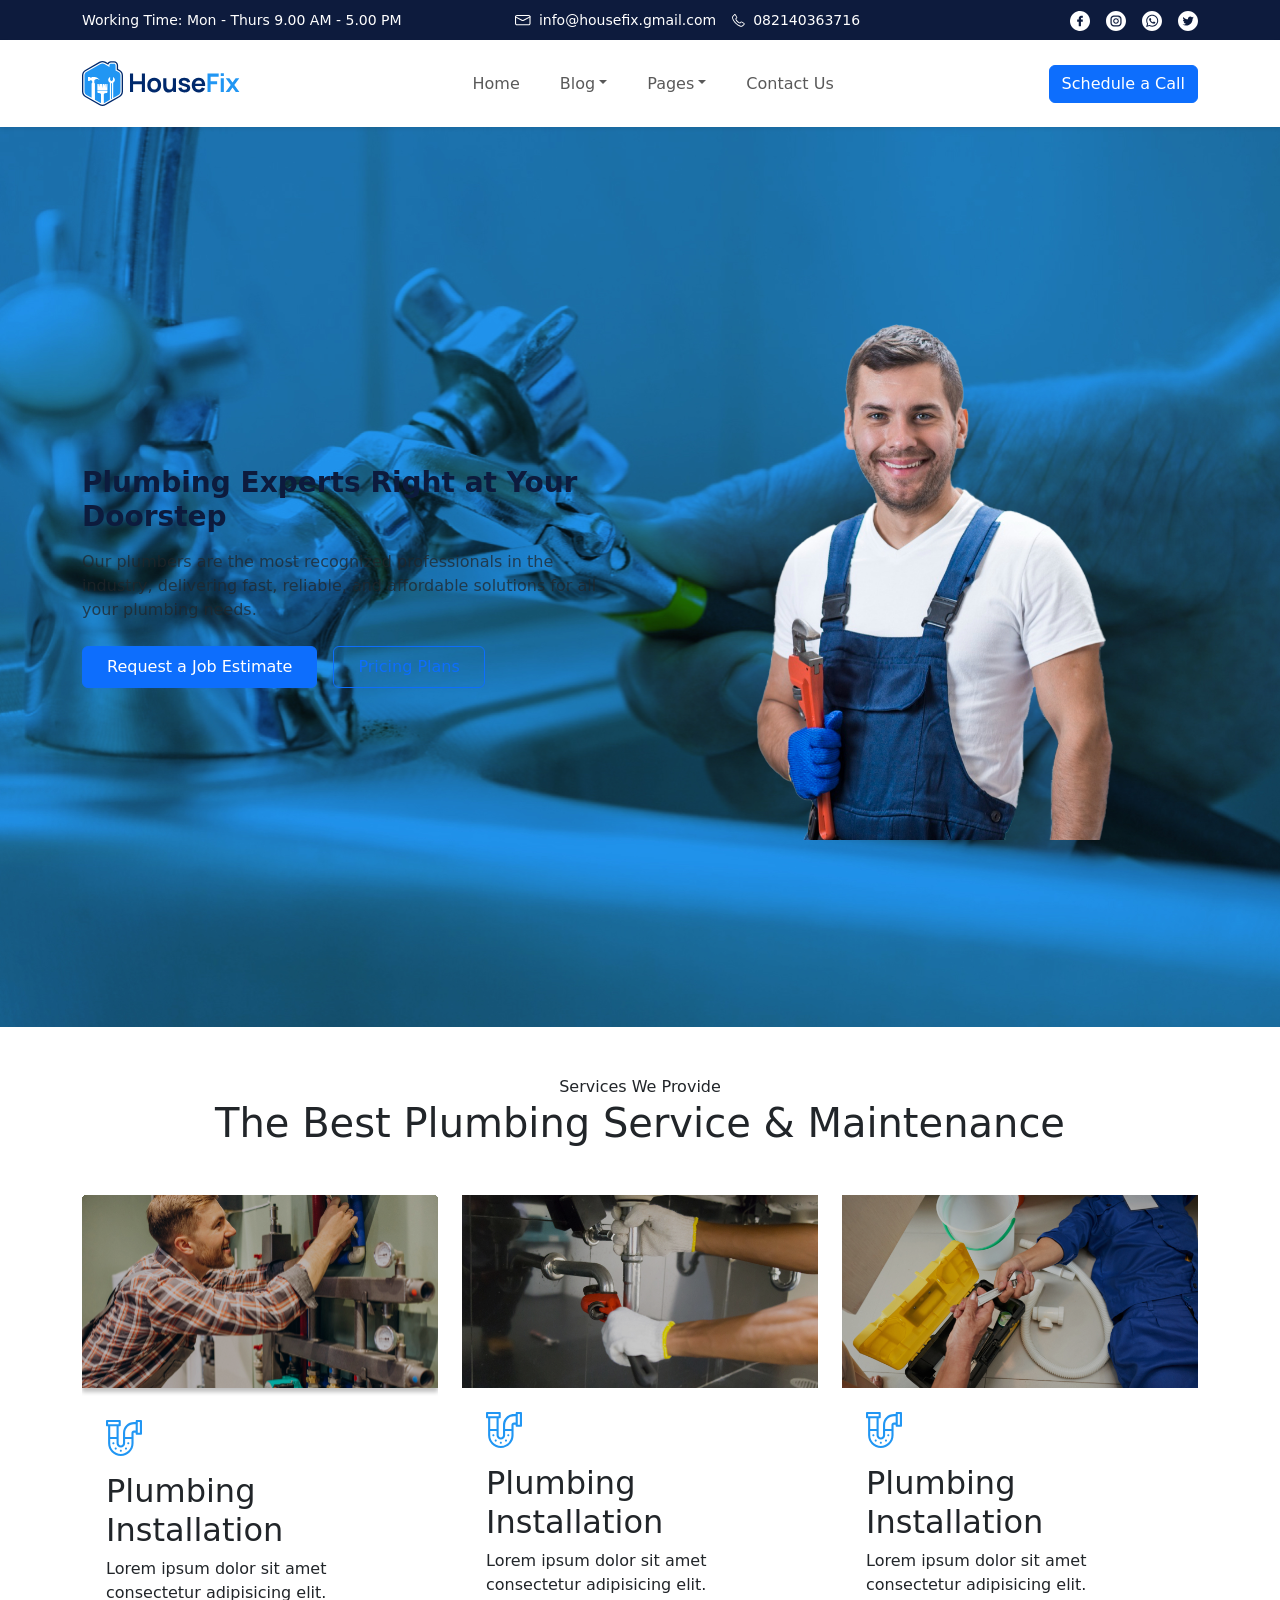
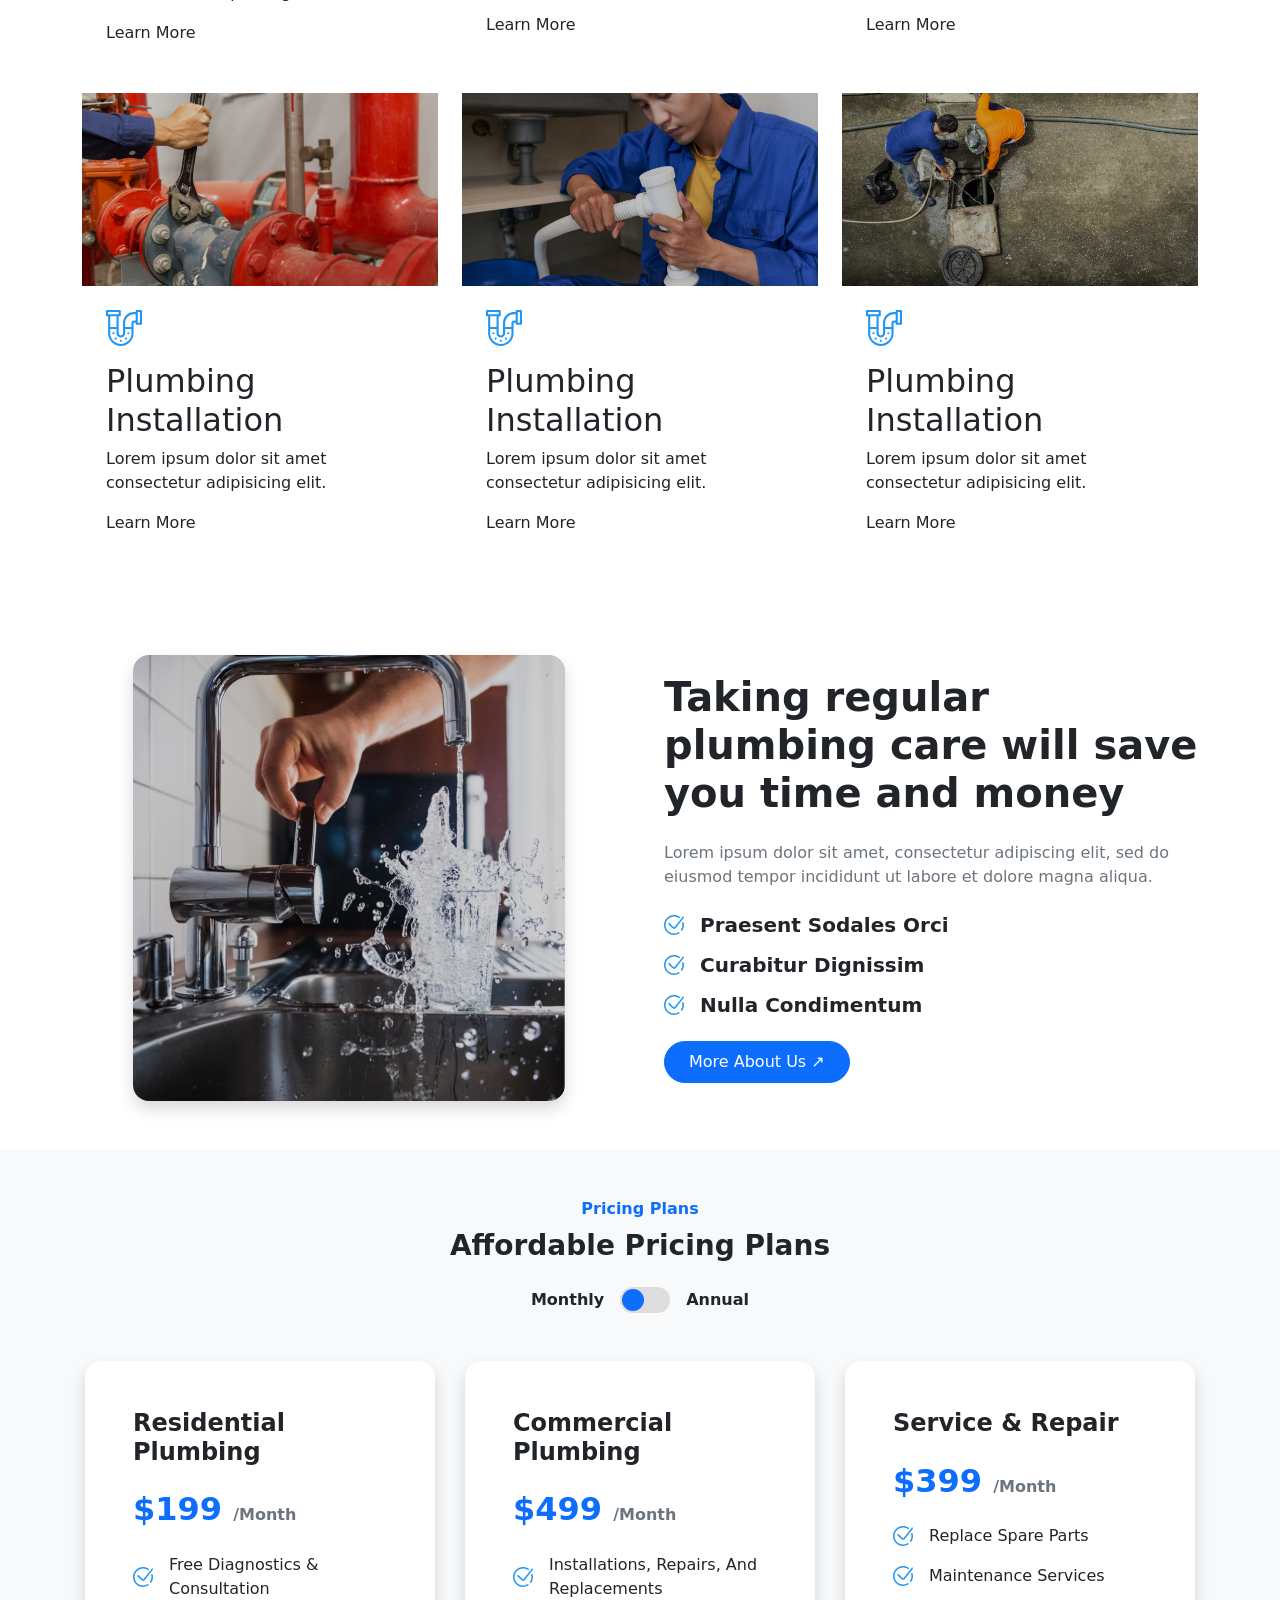
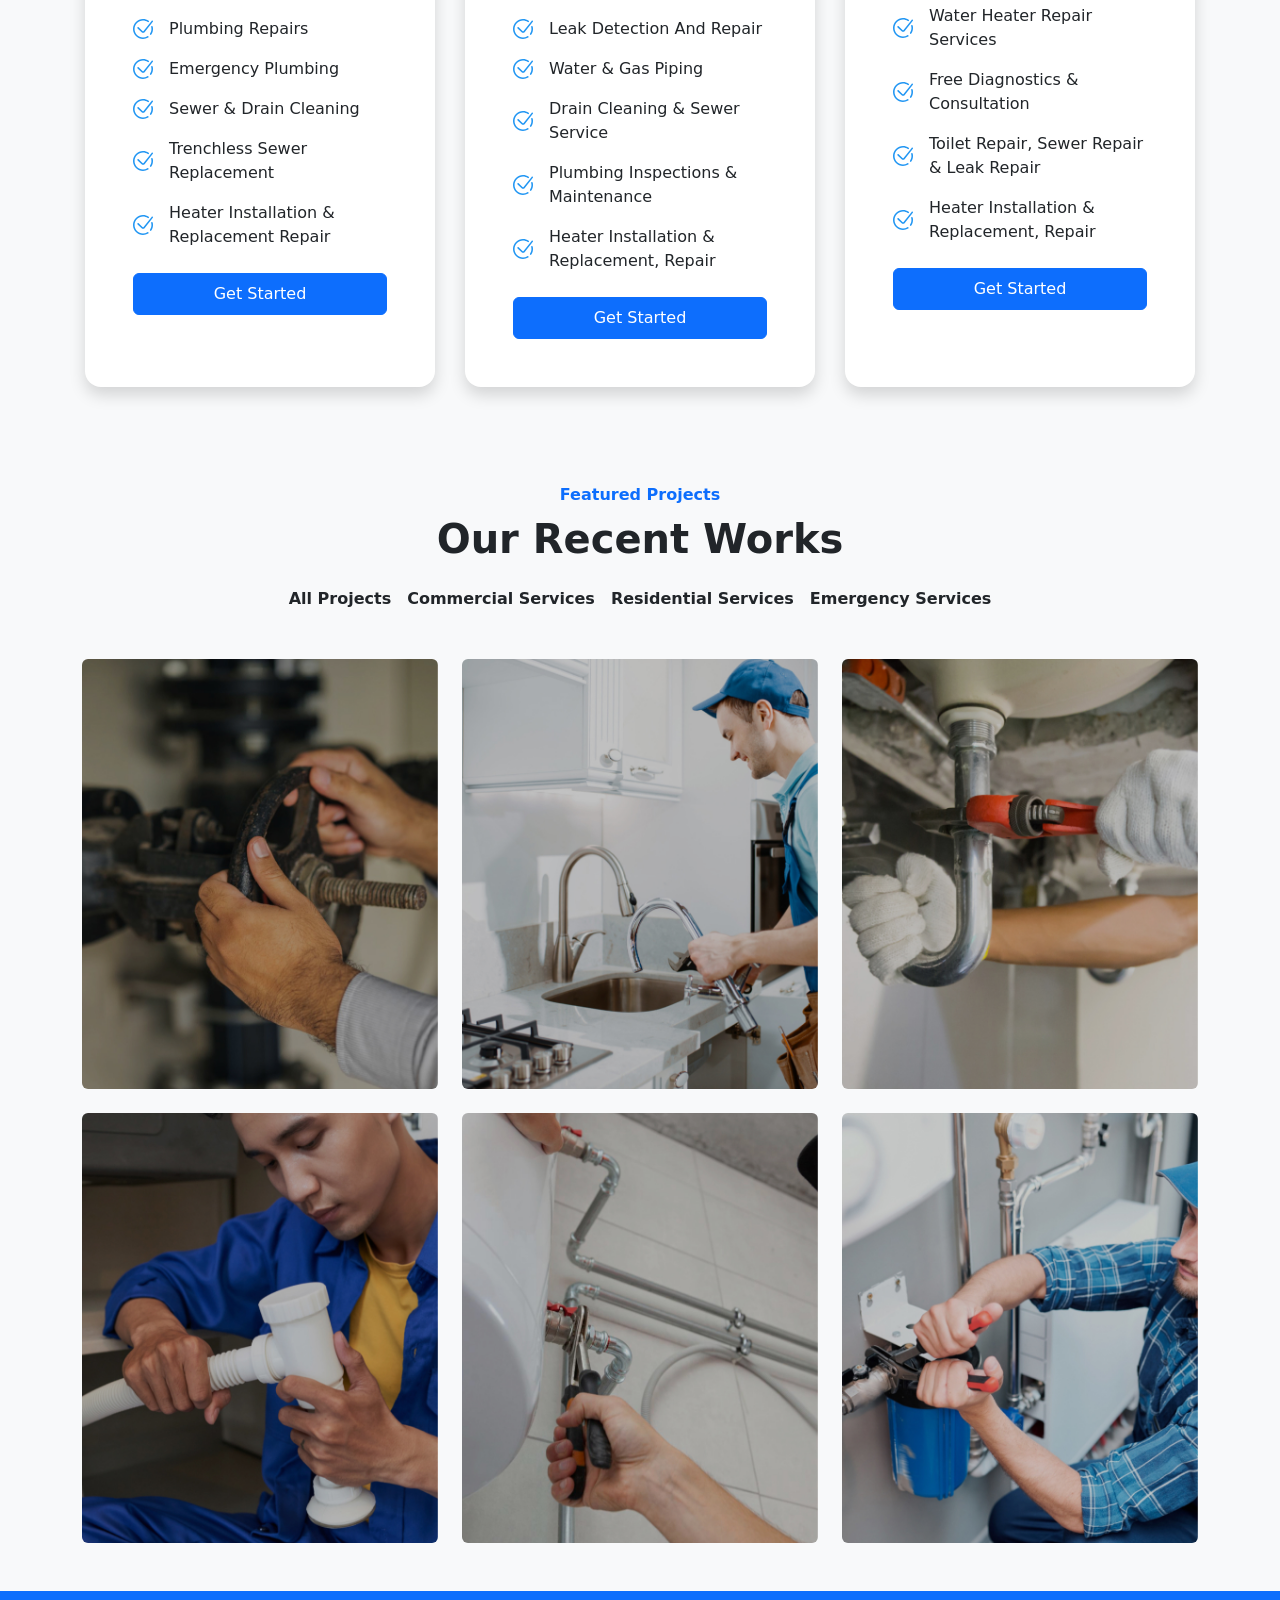
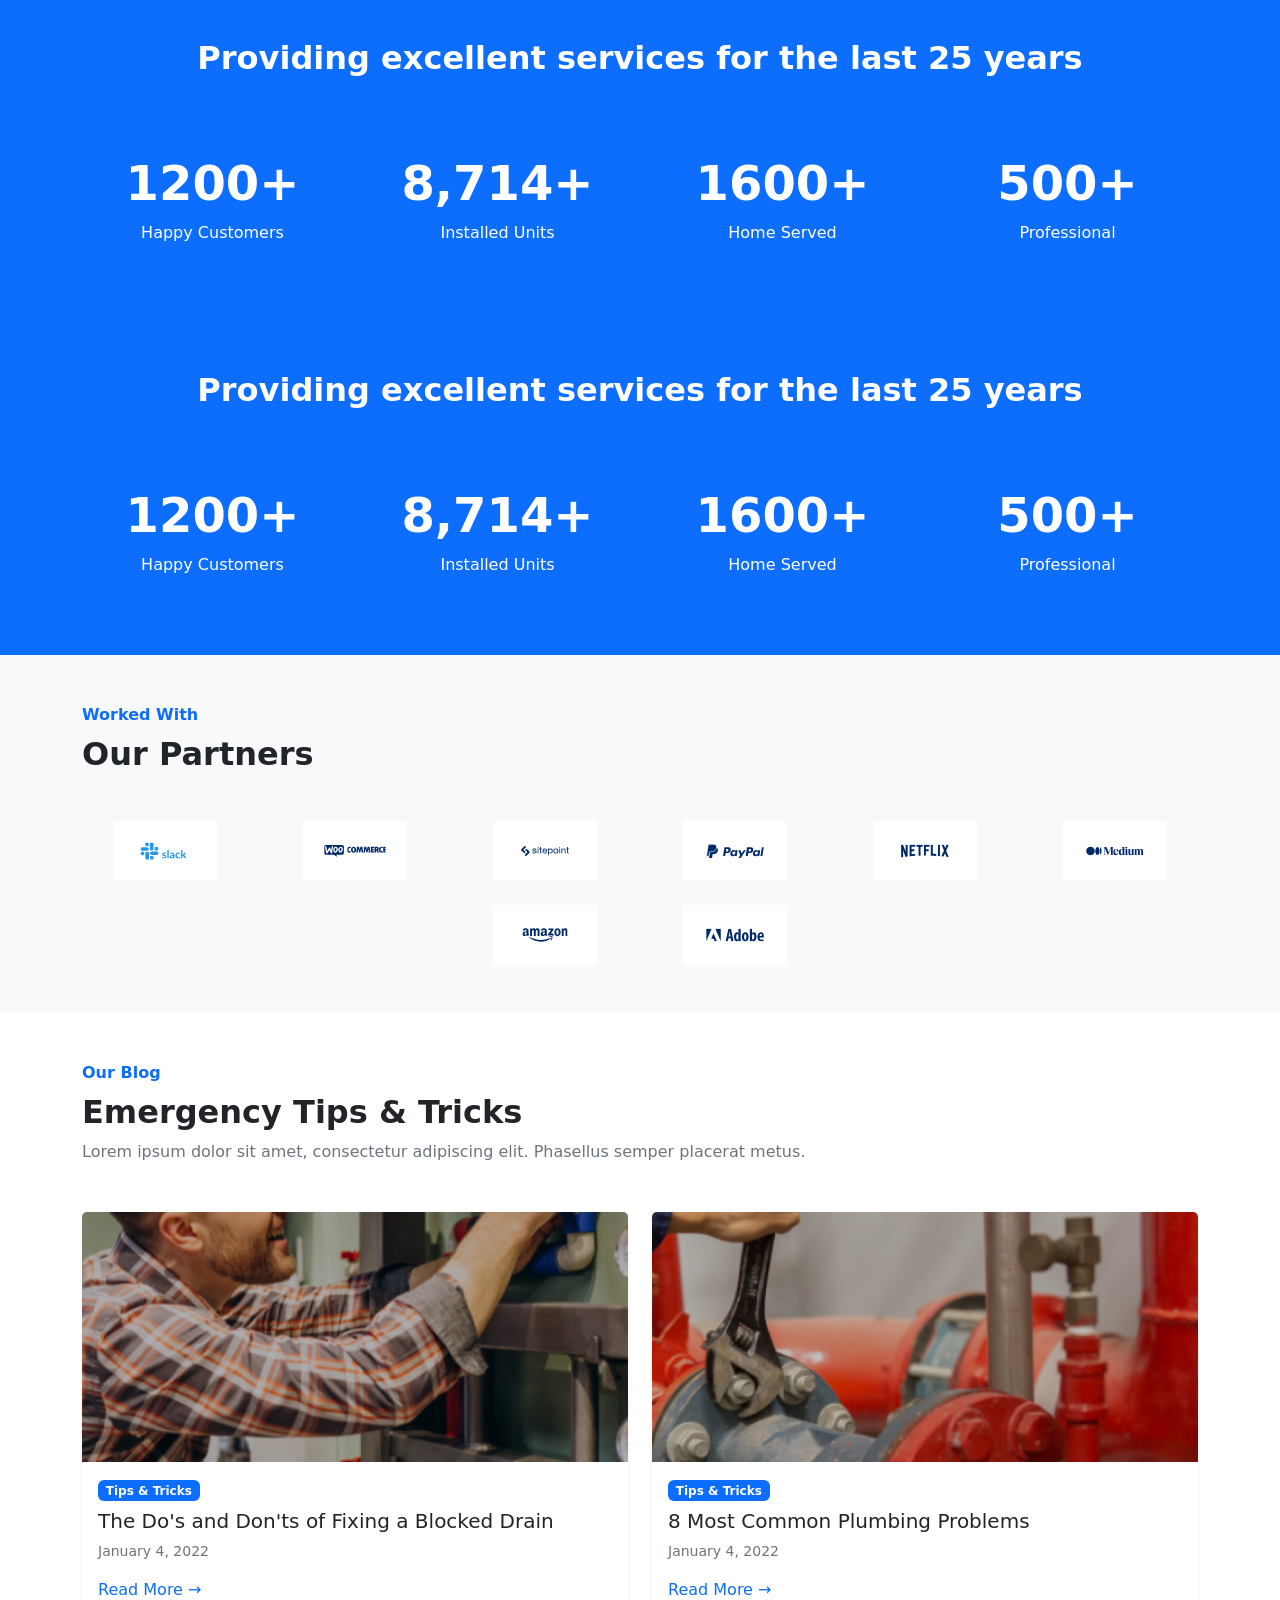
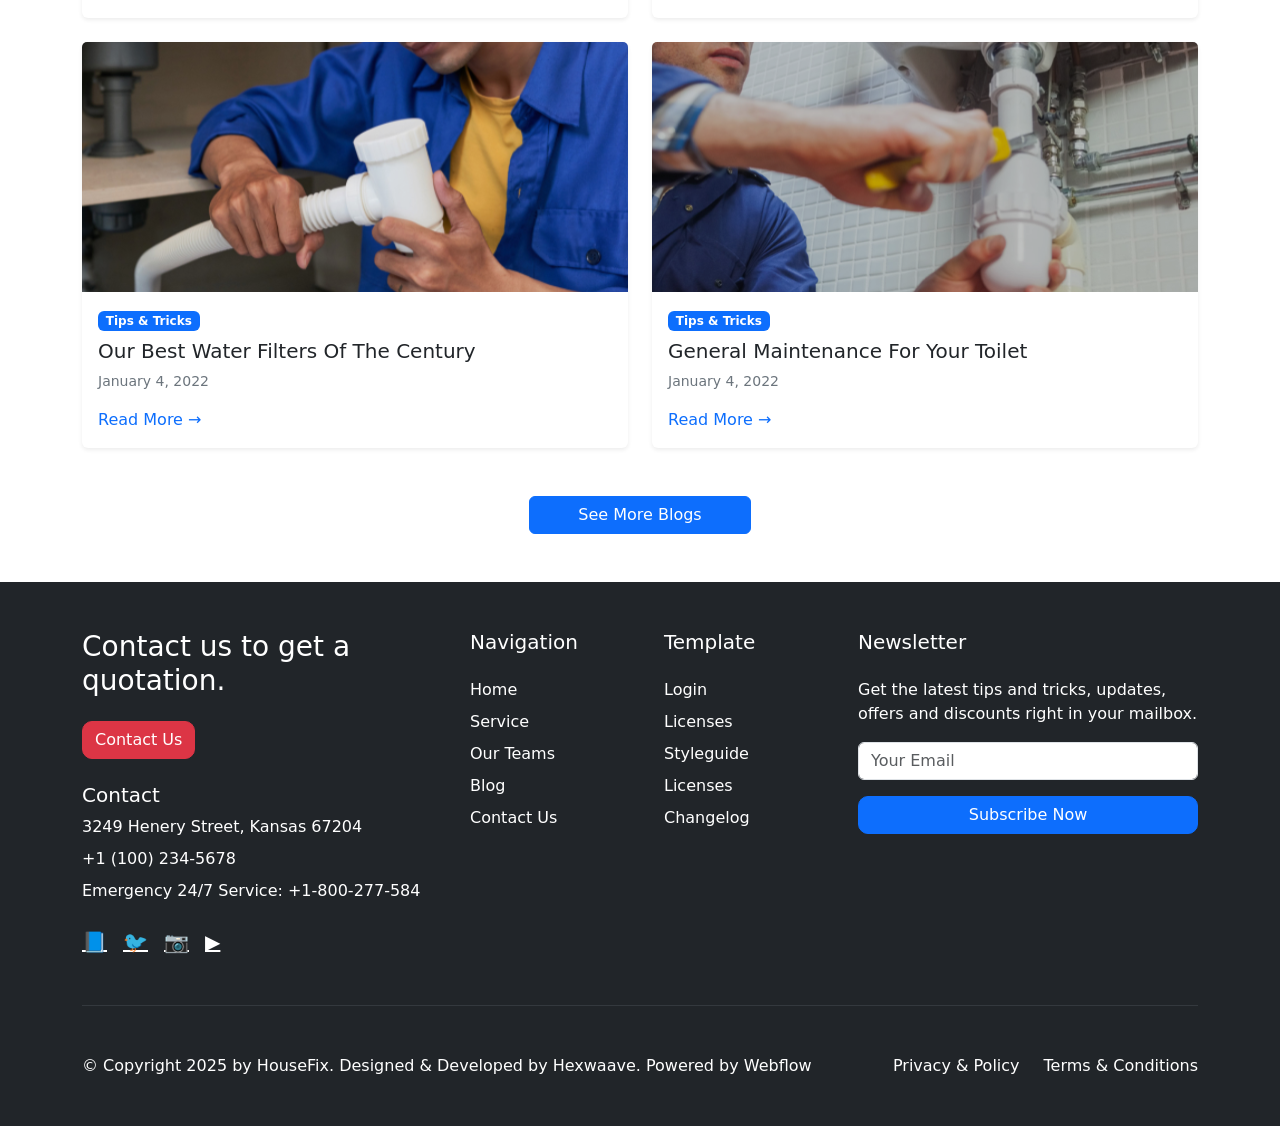
==== commit c62fc173: "commit upadate responsive" ====
--- a/index.html
+++ b/index.html
@@ -42,7 +42,6 @@
             }
         }
 
-        // Panggil semua komponen
         window.addEventListener('DOMContentLoaded', () => {
             loadComponent('header-container', 'components/header.html');
             loadComponent('nav-container', 'components/nav.html');
--- a/style.css
+++ b/style.css
@@ -10,25 +10,356 @@
     color: #0d1b3d;
 }
 
-.nav-link:hover {
-    color: #0d6efd !important;
-}
-
 .hero {
-    height: 100vh;
+    min-height: 100vh; 
+    padding-top: 80px !important; 
+    padding-bottom: 60px !important;
     background: url('img/Body.svg') center/cover no-repeat;
 }
 
-.services .service-item {
-width: calc(33.333% - 2rem); 
-    background: #e7f1ff;
-    box-shadow: 0 8px 20px rgba(13, 110, 253, 0.35);
+
+@media (max-width: 991px) {
+    .hero {
+        padding-top: 70px !important;
+        min-height: auto;
+    }
+
+    .hero h1 {
+        font-size: 1.8rem;
+        line-height: 1.3;
+    }
+
+    .hero p {
+        font-size: 0.95rem;
+    }
+
+    .hero-img {
+        max-height: 320px; 
+        margin-top: 1rem;
+    }
+}
+
+@media (min-width: 992px) {
+    .hero {
+        min-height: 100vh;
+    }
+    .hero-img {
+        max-height: 550px;
+    }
+}
+
+.navbar {
+    position: sticky;
+    top: 0;
+    z-index: 999;
+}
+
+.btn-outline-primary {
+    border-color: #0d6efd;
+    color: #0d6efd;
+}
+.btn-outline-primary:hover {
+    background-color: #0d6efd;
+    color: #fff;
+}
+
+.social img {
+    width: 20px;
+}
+
+.recent-img {
+    width: 100%;
+    height: 280px;
+    object-fit: cover;
+    transition: .3s;
+}
+
+.recent-img:hover {
+    transform: scale(1.03);
 }
 
 .imgShadow {
-  box-shadow: 30px 30px 0 #2196F3;
+    box-shadow: 30px 30px 0 #2196F3;
 }
 
 .priceCard {
-  width: 350px;
+    max-width: 350px; 
+    width: 100%;
+    margin: 0 auto;
+}
+
+.about-img{
+    max-width:100%;
+    max-height:650px;
+}
+
+@media (max-width:991px){
+
+    .aboutUs h1{
+        font-size:2rem;
+    }
+
+}
+
+.blog .card{
+
+    height:100%;
+    transition:.3s;
+
+}
+
+.blog .card:hover{
+
+    transform:translateY(-8px);
+
+}
+
+.blog img{
+
+    width:100%;
+    height:250px;
+    object-fit:cover;
+
+}
+
+@media (max-width:768px){
+
+    .blog{
+
+        text-align:center;
+
+    }
+
+    .blog h2{
+
+        font-size:2rem;
+
+    }
+
+    .blog .card-title{
+
+        font-size:1.1rem;
+
+    }
+
+    .blog img{
+
+        height:220px;
+
+    }
+
+    .blog .btn{
+
+        width:100%;
+
+    }
+
+}
+
+.partner-logo{
+
+    max-height:60px;
+    transition:.3s;
+
+}
+
+.partner-logo:hover{
+
+    transform:scale(1.08);
+
+}
+
+.stat-card{
+    padding:30px 15px;
+    border-radius:20px;
+    transition:.3s;
+}
+
+.stat-card:hover{
+    transform:translateY(-8px);
+    background:rgba(255,255,255,.12);
+}
+
+.testimonial-card{
+
+    background:#fff;
+    padding:35px;
+    border-radius:20px;
+    border-top:5px solid #0d6efd;
+    box-shadow:0 10px 30px rgba(0,0,0,.08);
+    transition:.3s;
+
+}
+
+.testimonial-card:hover{
+
+    transform:translateY(-8px);
+
+}
+
+.testimonial-card img{
+
+    object-fit:cover;
+
+}
+
+/* =======================
+   RESPONSIVE
+======================= */
+
+@media (max-width:992px){
+
+    .stats h2,
+    .testimonials h2{
+
+        font-size:2rem;
+
+    }
+
+}
+
+@media (max-width:768px){
+
+    .stats .display-5{
+
+        font-size:2.2rem;
+
+    }
+
+    .testimonial-card{
+
+        padding:28px;
+
+    }
+
+}
+
+@media (max-width:576px){
+
+    .stats h2,
+    .testimonials h2{
+
+        font-size:1.7rem;
+
+    }
+
+    .testimonial-card{
+
+        text-align:center;
+
+    }
+
+    .testimonial-card .d-flex{
+
+        flex-direction:column;
+        justify-content:center;
+
+    }
+
+    .testimonial-card img{
+
+        width:70px;
+        height:70px;
+
+    }
+
+}
+
+.priceCard{
+    transition: .3s;
+}
+
+.priceCard:hover{
+    transform: translateY(-8px);
+}
+
+.checkIcon{
+    width:20px;
+    flex-shrink:0;
+}
+
+@media (max-width:768px){
+
+    .price h1{
+        font-size:2rem;
+    }
+
+    .priceCard{
+        padding:2rem !important;
+    }
+
+    .priceCard h2{
+        font-size:1.5rem;
+    }
+
+}
+
+@media (max-width:576px){
+
+    .price h1{
+        font-size:1.7rem;
+    }
+
+    .priceCard{
+        padding:1.5rem !important;
+    }
+
+    .priceCard p{
+        font-size:.9rem;
+    }
+
+}
+
+footer a{
+    transition:.3s;
+}
+
+footer a:hover{
+    color:#0d6efd !important;
+}
+
+footer .btn{
+    border-radius:10px;
+}
+
+@media (max-width:992px){
+
+    footer{
+
+        text-align:center;
+
+    }
+
+}
+
+@media (max-width:768px){
+
+    footer h3{
+
+        font-size:1.8rem;
+
+    }
+
+    footer h5{
+
+        margin-top:20px;
+
+    }
+
+}
+
+@media (max-width:576px){
+
+    footer{
+
+        padding:60px 0;
+
+    }
+
+    footer h3{
+
+        font-size:1.5rem;
+
+    }
+
 }
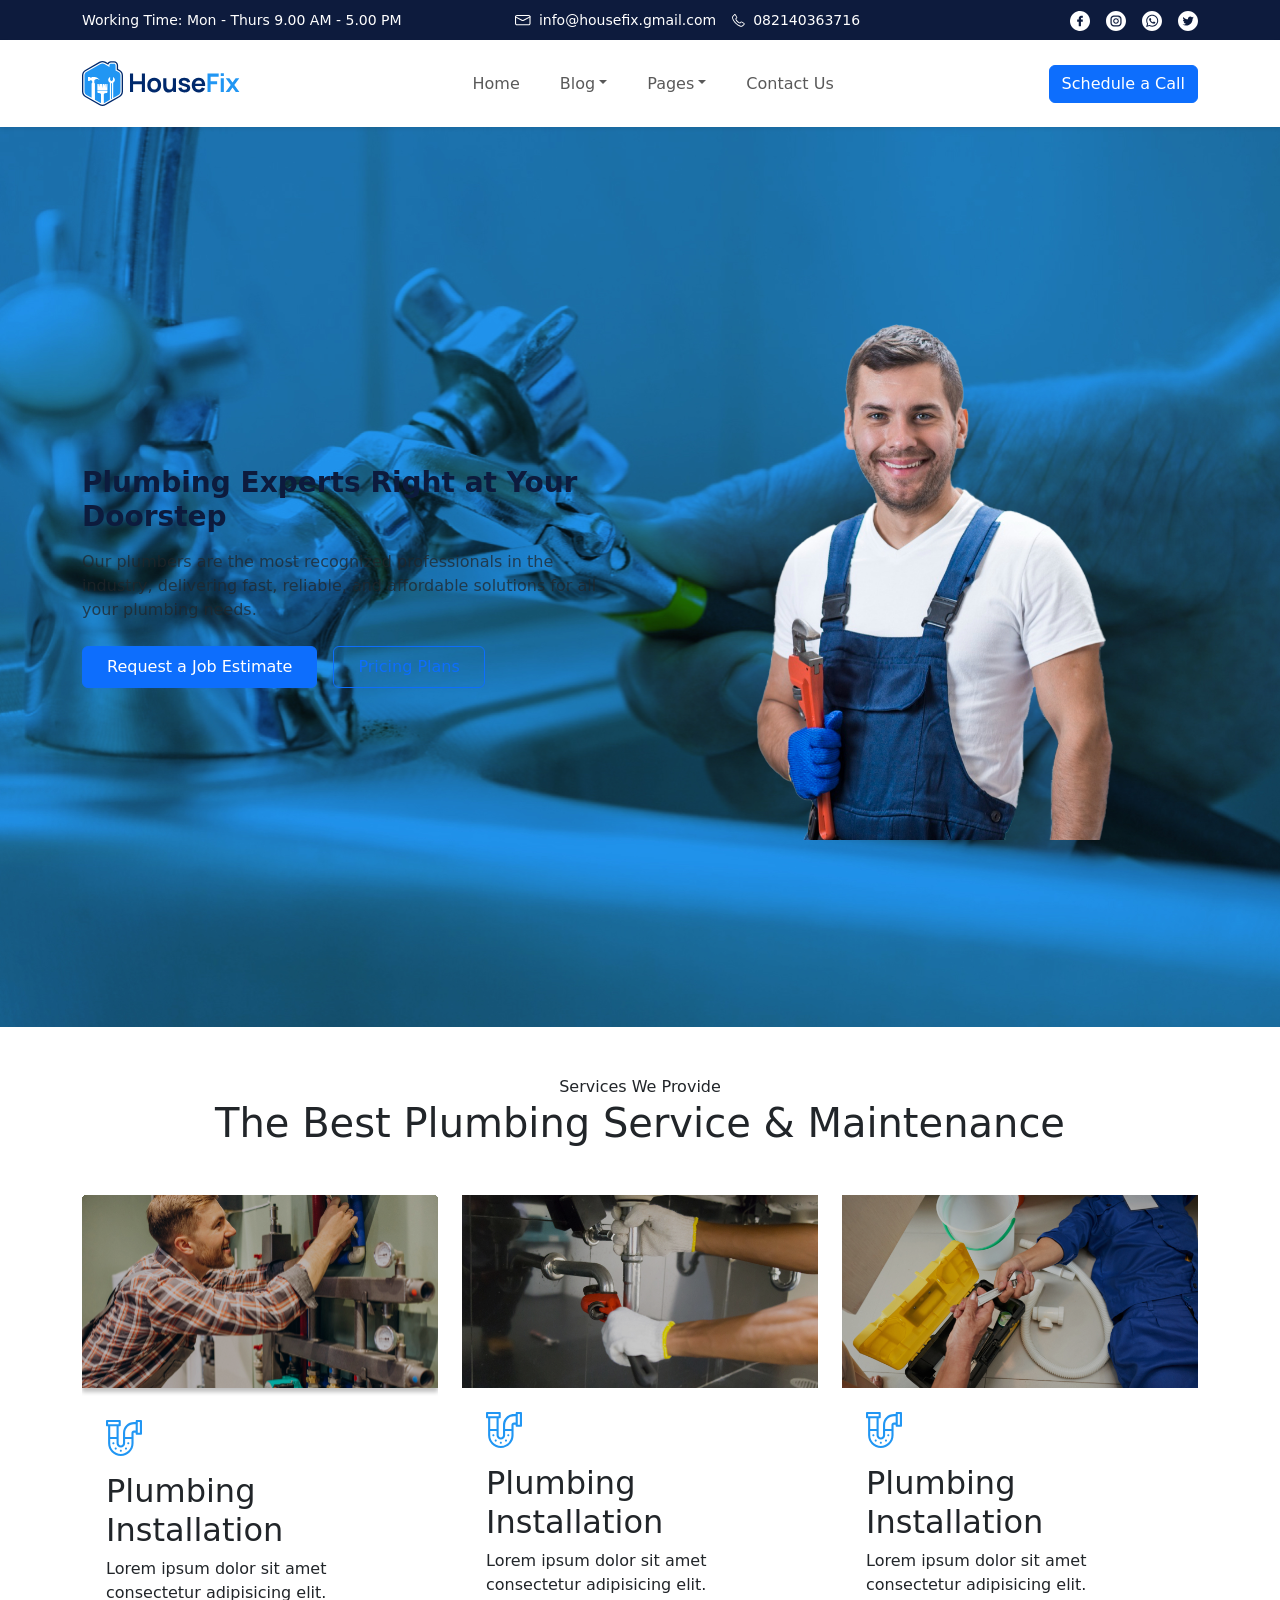
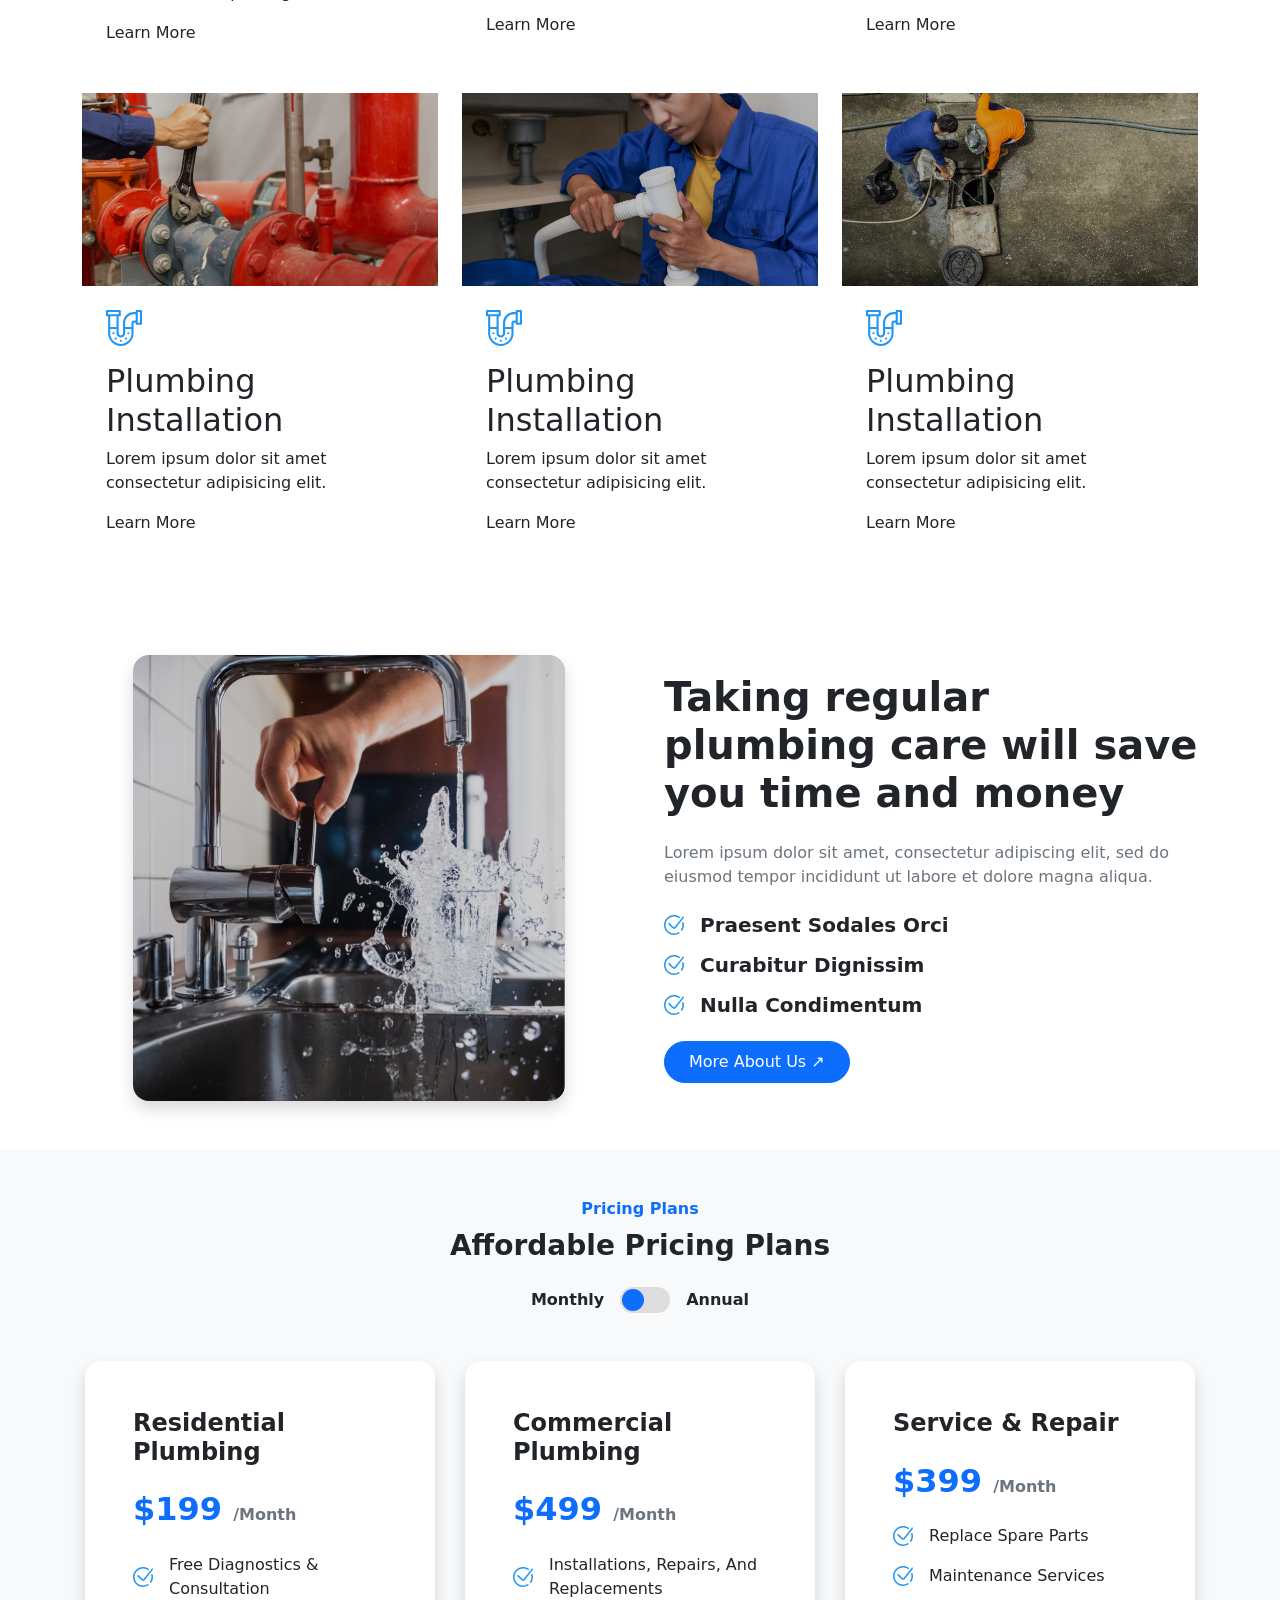
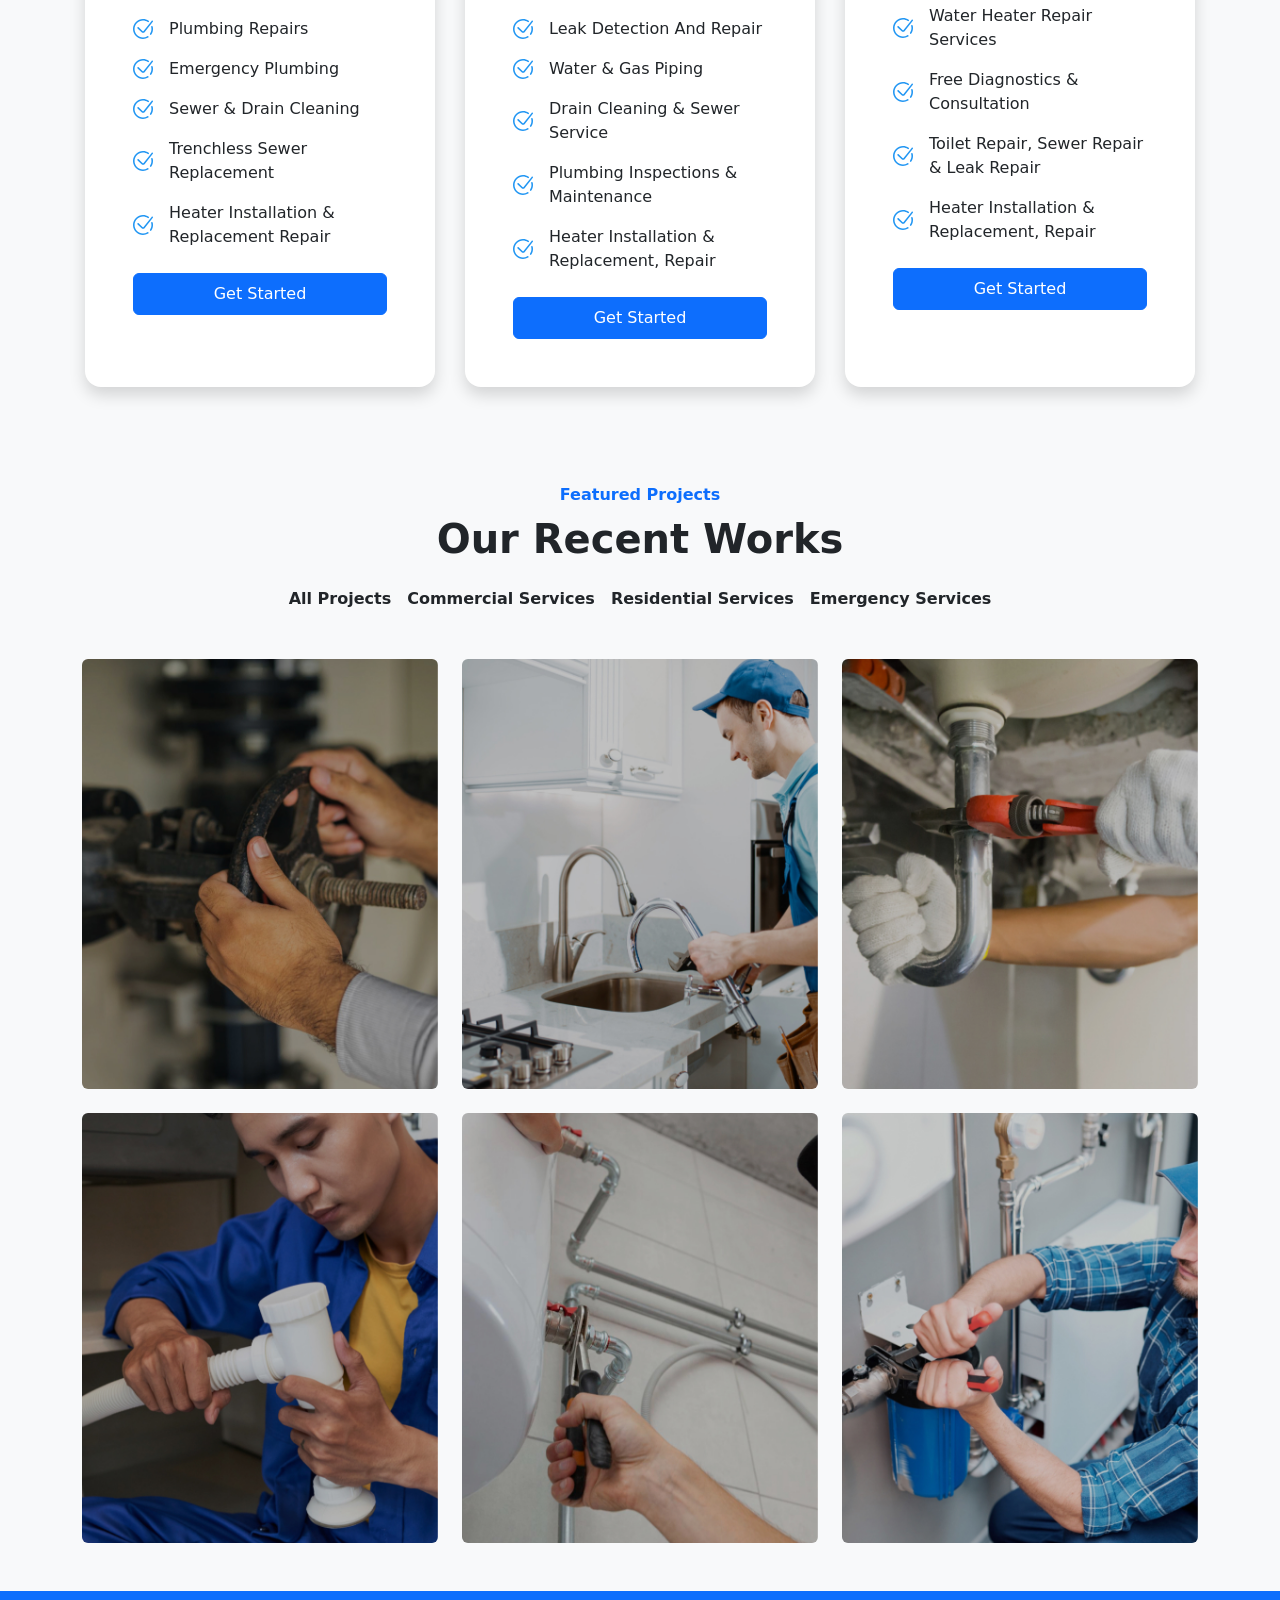
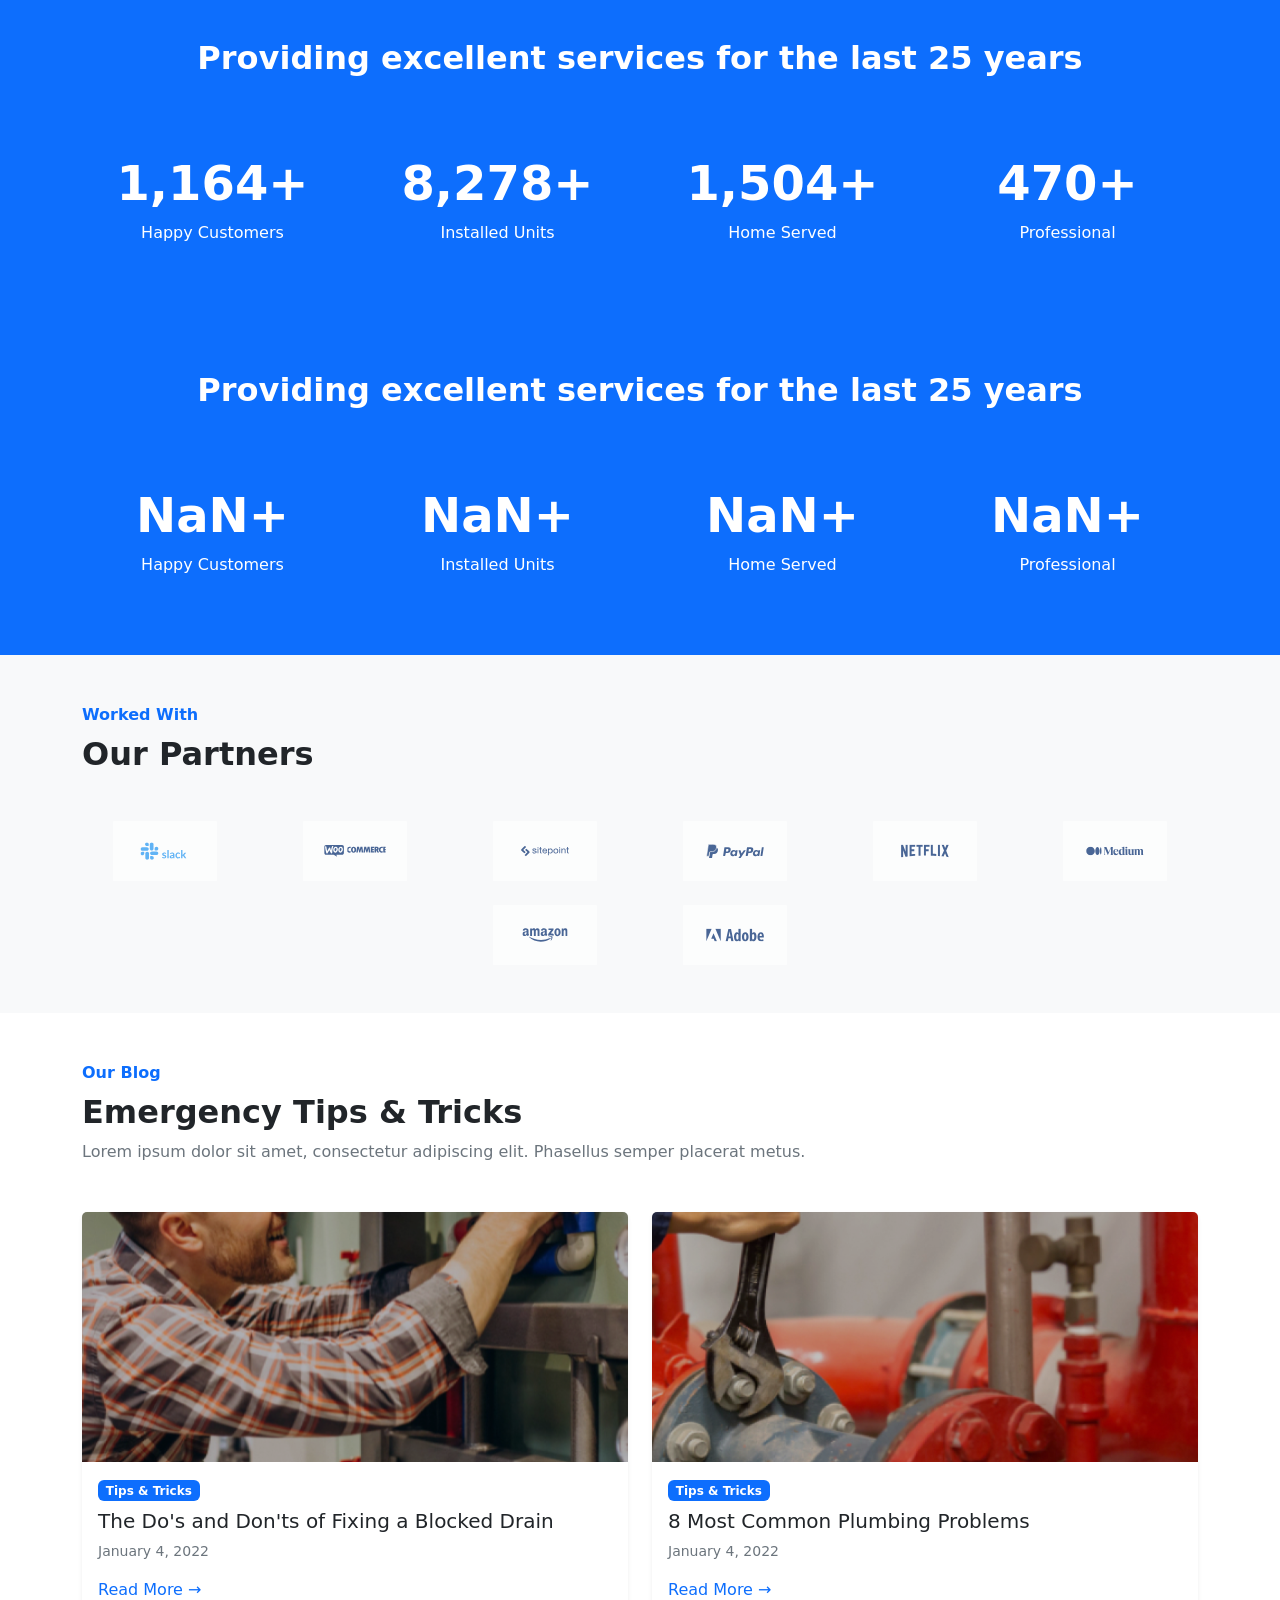
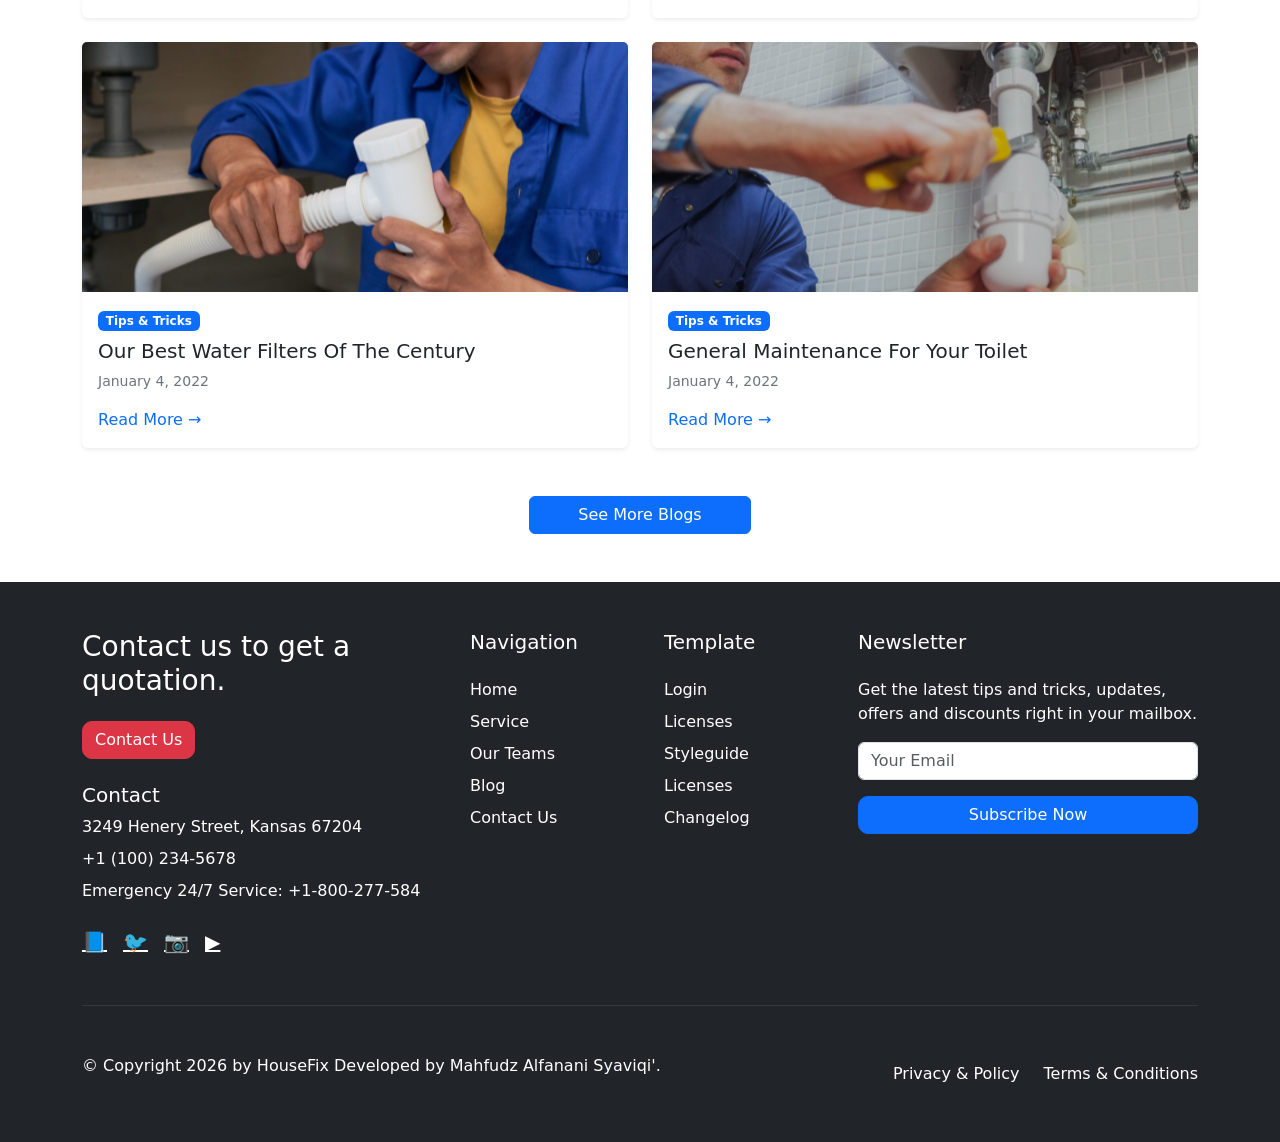
==== commit f4a1a152: "commit js" ====
--- a/index.html
+++ b/index.html
@@ -32,37 +32,46 @@
 
     <div id="footer-container"></div>
     <script>
-        async function loadComponent(id, path) {
-            try {
-                const response = await fetch(path);
-                const html = await response.text();
-                document.getElementById(id).innerHTML = html;
-            } catch (err) {
-                console.error(`Gagal memuat ${path}:`, err);
+      async function loadComponent(id, path) {
+        try {
+          const response = await fetch(path);
+          if (!response.ok) throw new Error(`Status: ${response.status}`);
+          const html = await response.text();
+
+          const container = document.getElementById(id);
+          container.innerHTML = html;
+
+          const scripts = container.querySelectorAll('script');
+          scripts.forEach(oldScript => {
+            const newScript = document.createElement('script');
+            Array.from(oldScript.attributes).forEach(attr => {
+              newScript.setAttribute(attr.name, attr.value);
+            });
+            if (!oldScript.src) {
+              newScript.textContent = oldScript.textContent;
             }
+            oldScript.parentNode.replaceChild(newScript, oldScript);
+          });
+
+        } catch (err) {
+          console.error(`❌ Gagal memuat ${path}:`, err);
         }
+      }
 
-        window.addEventListener('DOMContentLoaded', () => {
-            loadComponent('header-container', 'components/header.html');
-            loadComponent('nav-container', 'components/nav.html');
-            loadComponent('hero-container', 'components/hero.html');
-            loadComponent('services-container', 'components/services.html');
-            loadComponent('about-container', 'components/about.html');
-            loadComponent('pricing-container', 'components/pricing.html');
-            loadComponent('recent-works-container', 'components/recent-works.html');
-            loadComponent('footer-container', 'components/footer.html');
-            loadComponent('stats-container', 'components/stats.html');
-            loadComponent('testimonials-container', 'components/testimonials.html');
-            loadComponent('partners-container', 'components/partners.html');
-            loadComponent('blog-container', 'components/blog.html');
-            loadComponent('footer-container', 'components/footer.html');
-        });
-    </script>
-
-    <script
-      src="https://cdn.jsdelivr.net/npm/bootstrap@5.3.8/dist/js/bootstrap.bundle.min.js"
-      integrity="sha384-FKyoEForCGlyvwx9Hj09JcYn3nv7wiPVlz7YYwJrWVcXK/BmnVDxM+D2scQbITxI"
-      crossorigin="anonymous"
-    ></script>
+      window.addEventListener('DOMContentLoaded', () => {
+        loadComponent('header-container',      'components/header.html');
+        loadComponent('nav-container',         'components/nav.html');
+        loadComponent('hero-container',        'components/hero.html');
+        loadComponent('services-container',    'components/services.html');
+        loadComponent('about-container',       'components/about.html');
+        loadComponent('pricing-container',     'components/pricing.html');
+        loadComponent('recent-works-container','components/recent-works.html');
+        loadComponent('stats-container',       'components/stats.html');
+        loadComponent('testimonials-container','components/testimonials.html');
+        loadComponent('partners-container',    'components/partners.html');
+        loadComponent('blog-container',       'components/blog.html');
+        loadComponent('footer-container',      'components/footer.html');
+      });
+      </script>
   </body>
 </html>
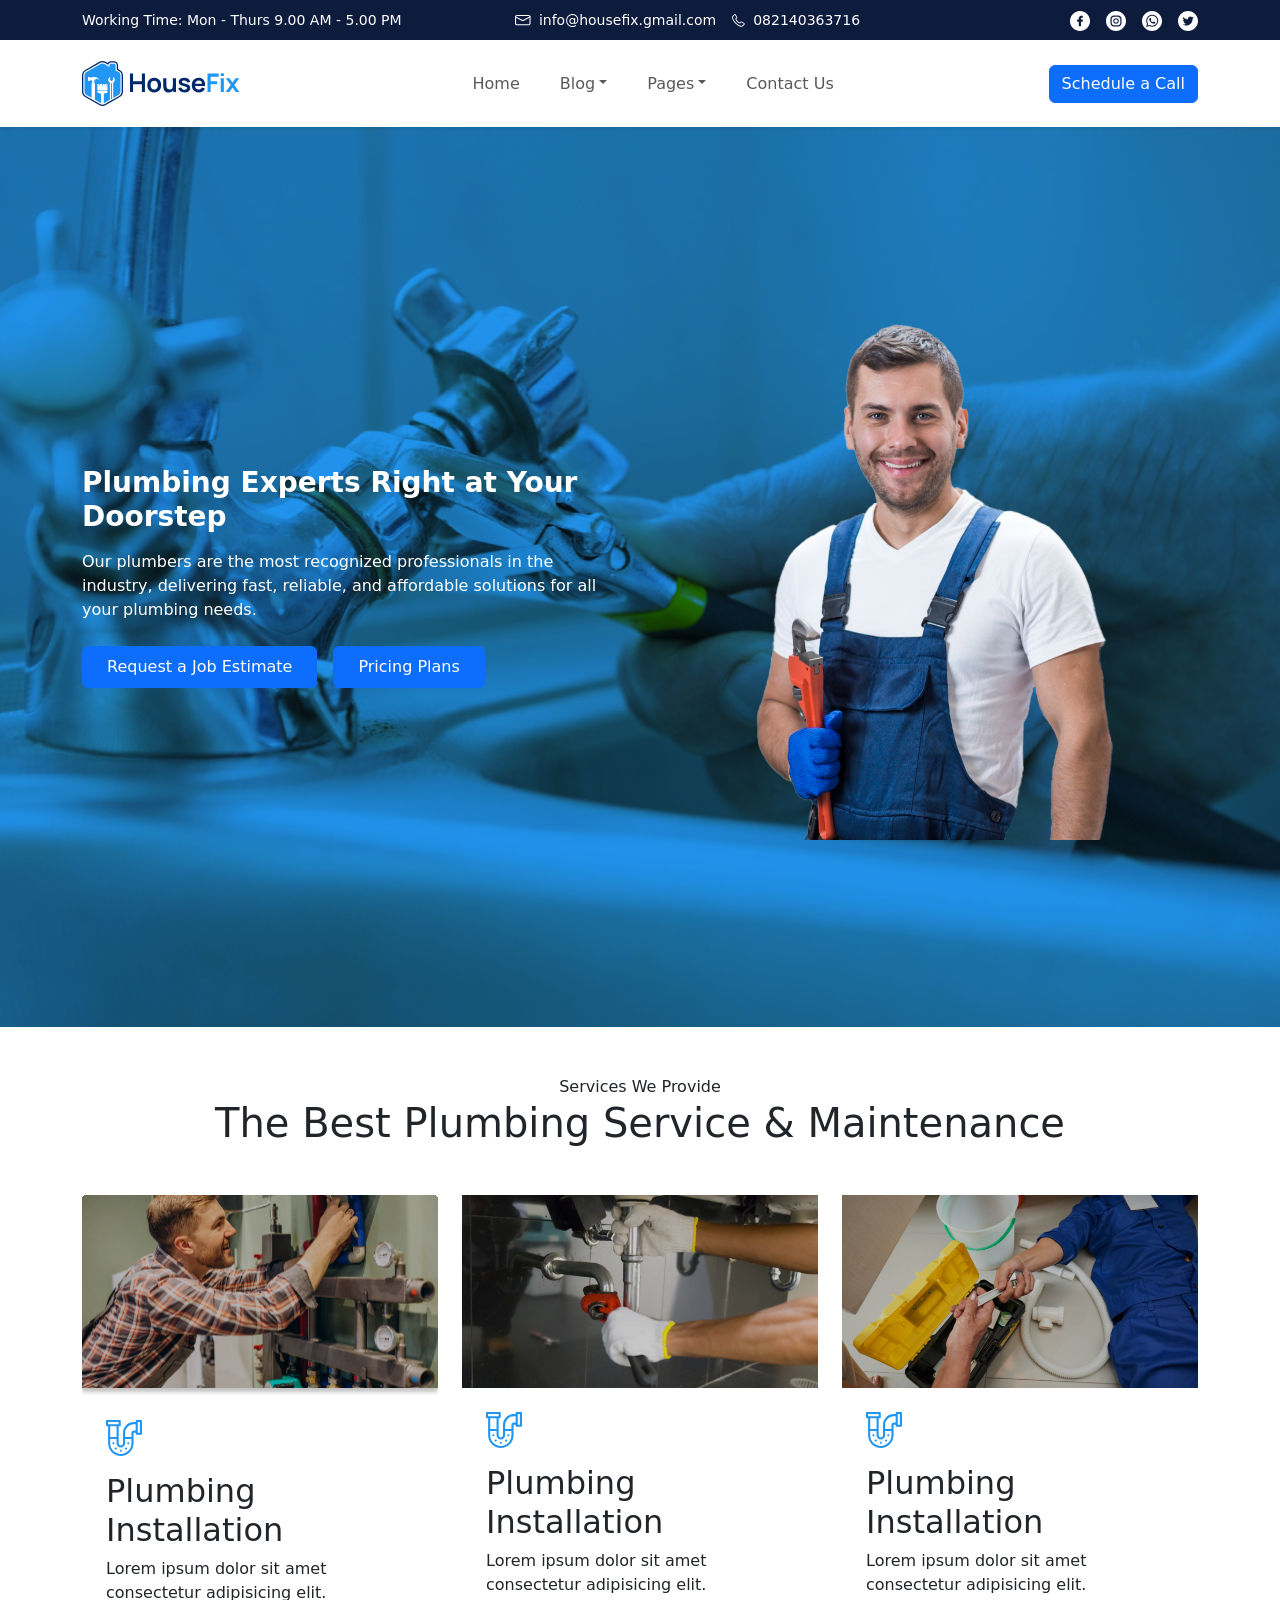
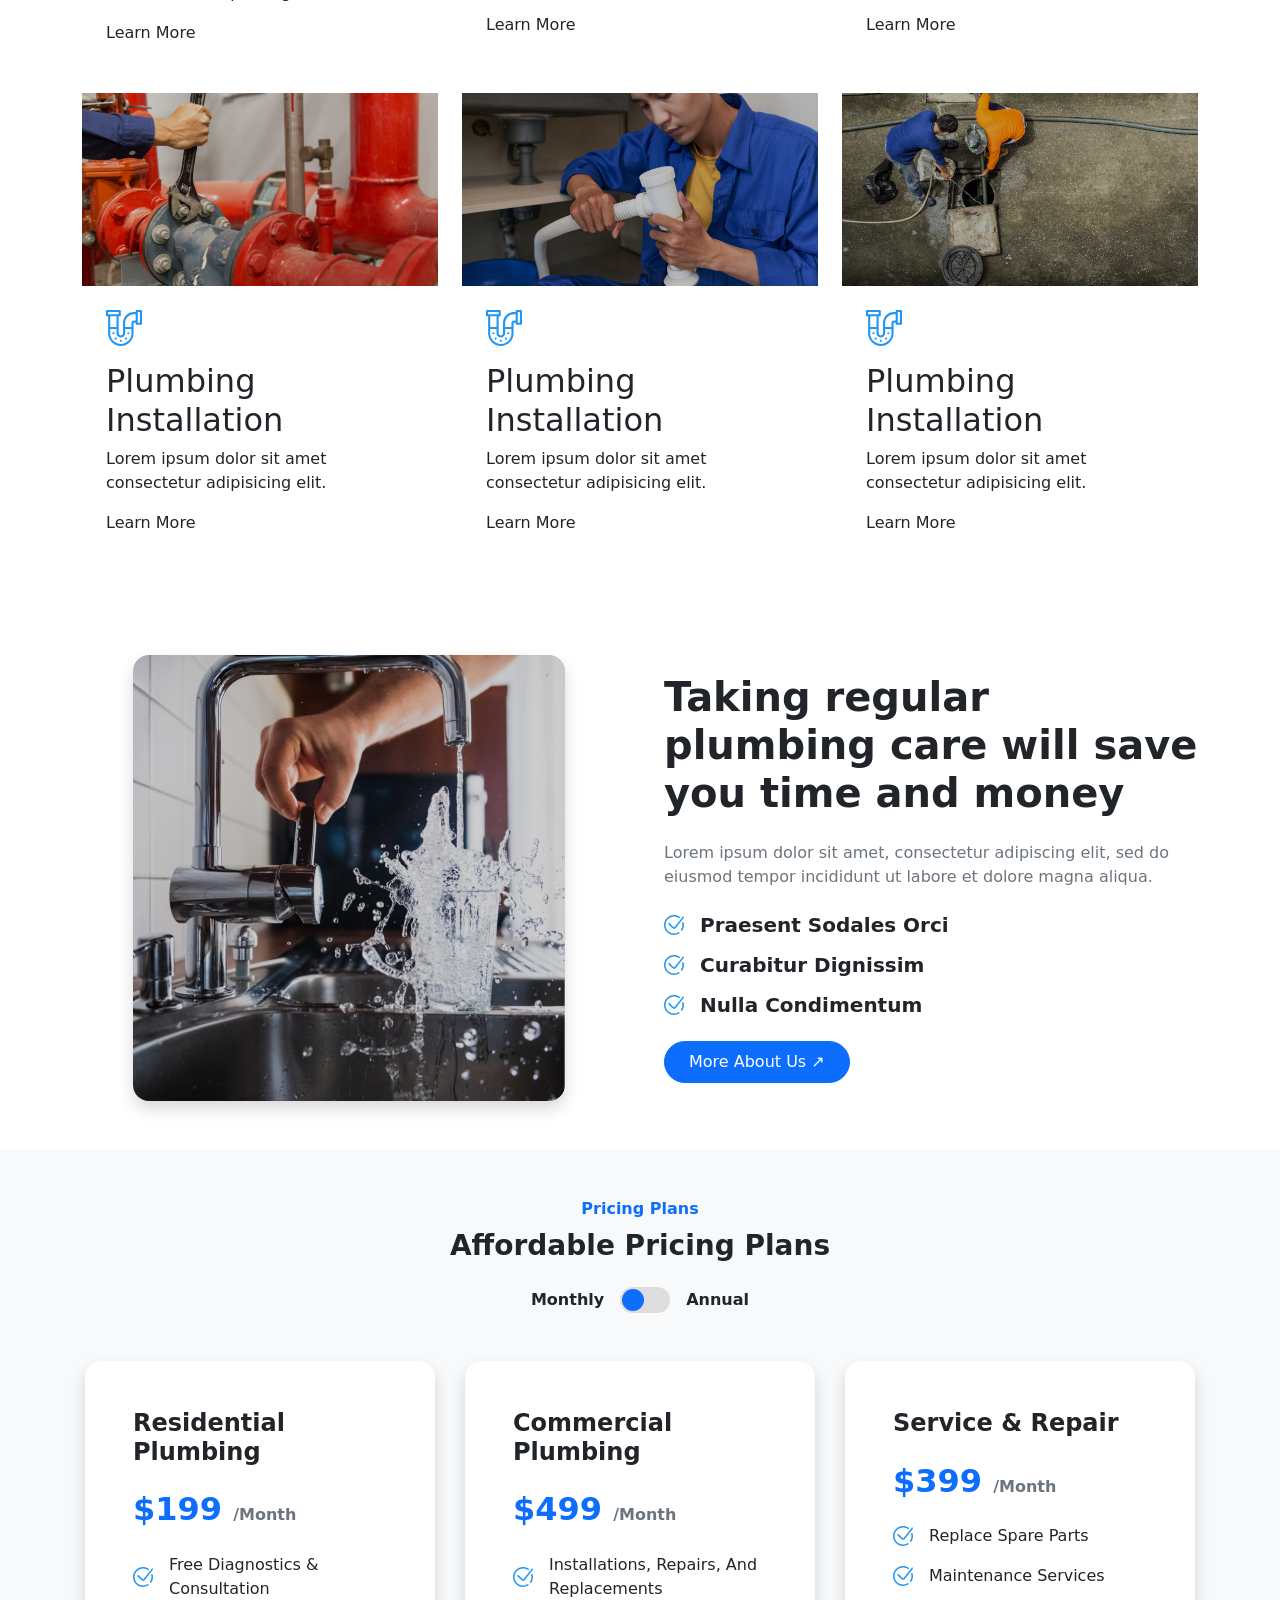
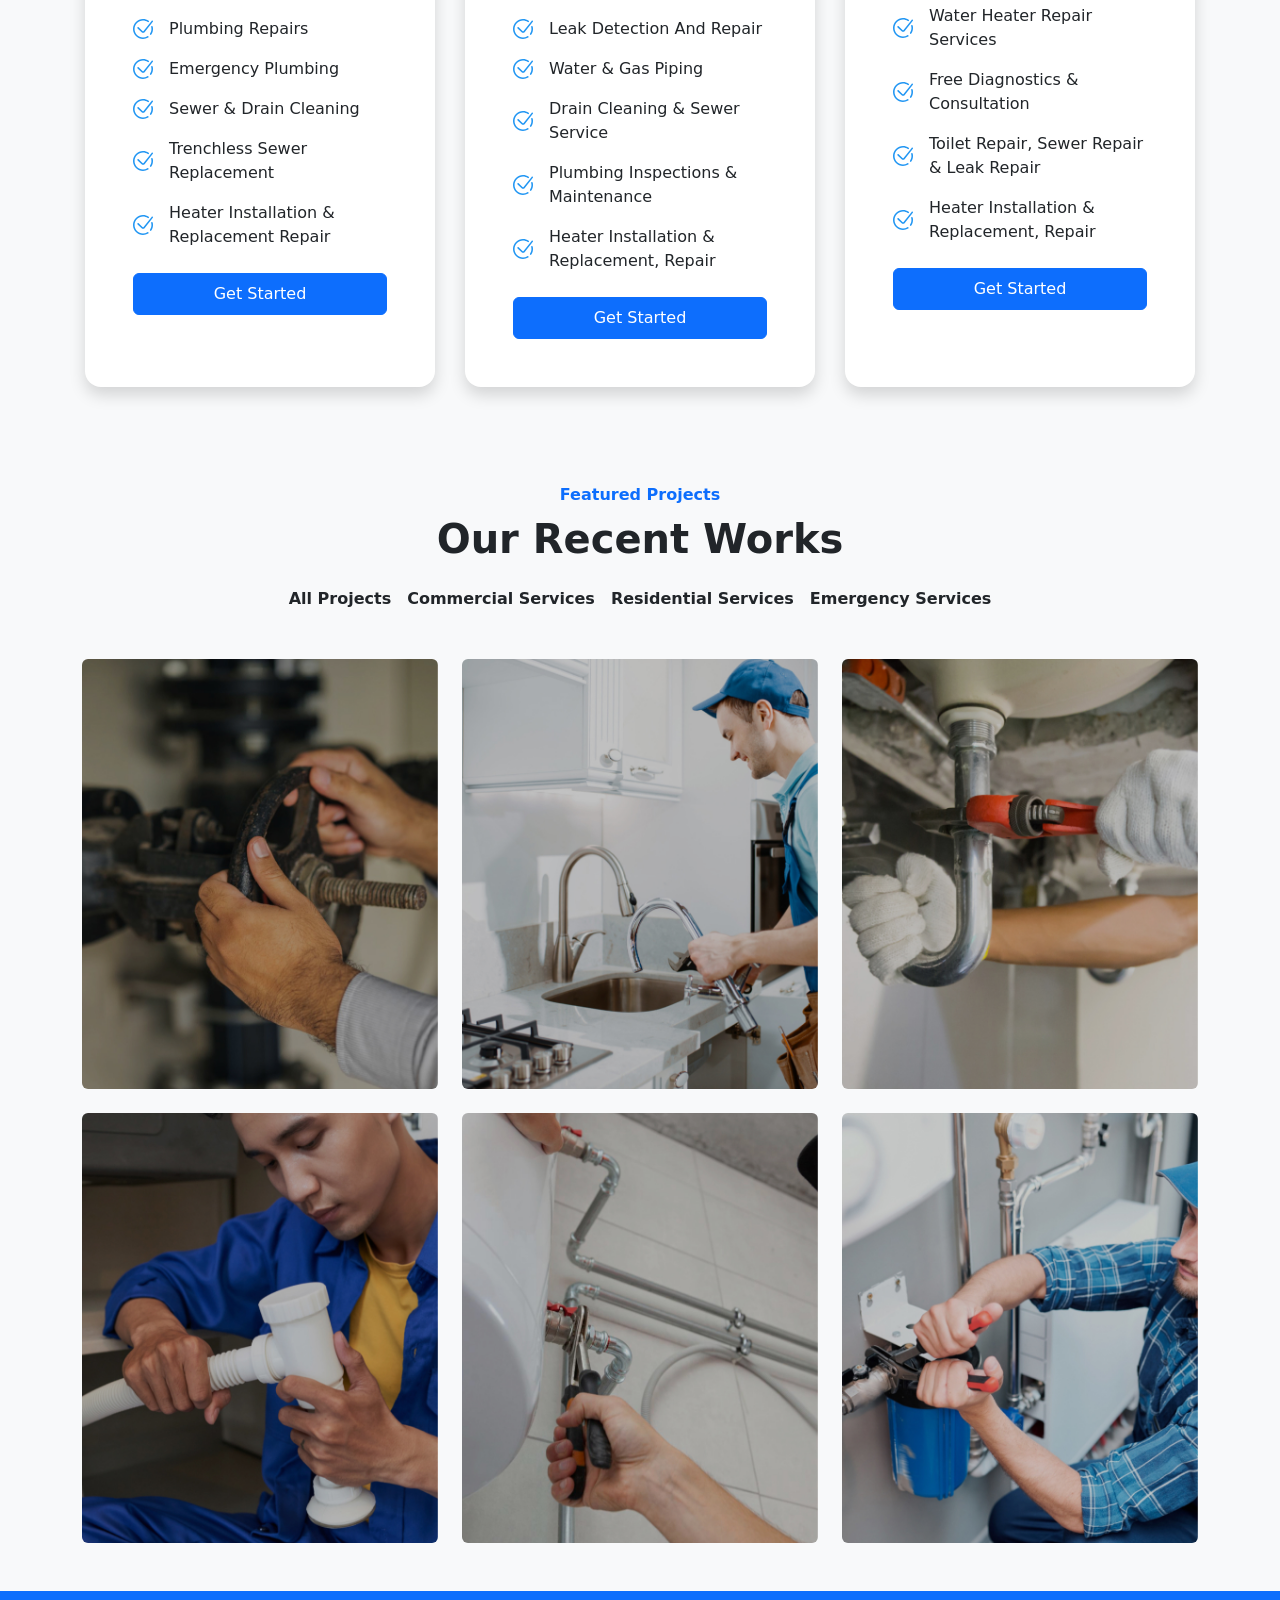
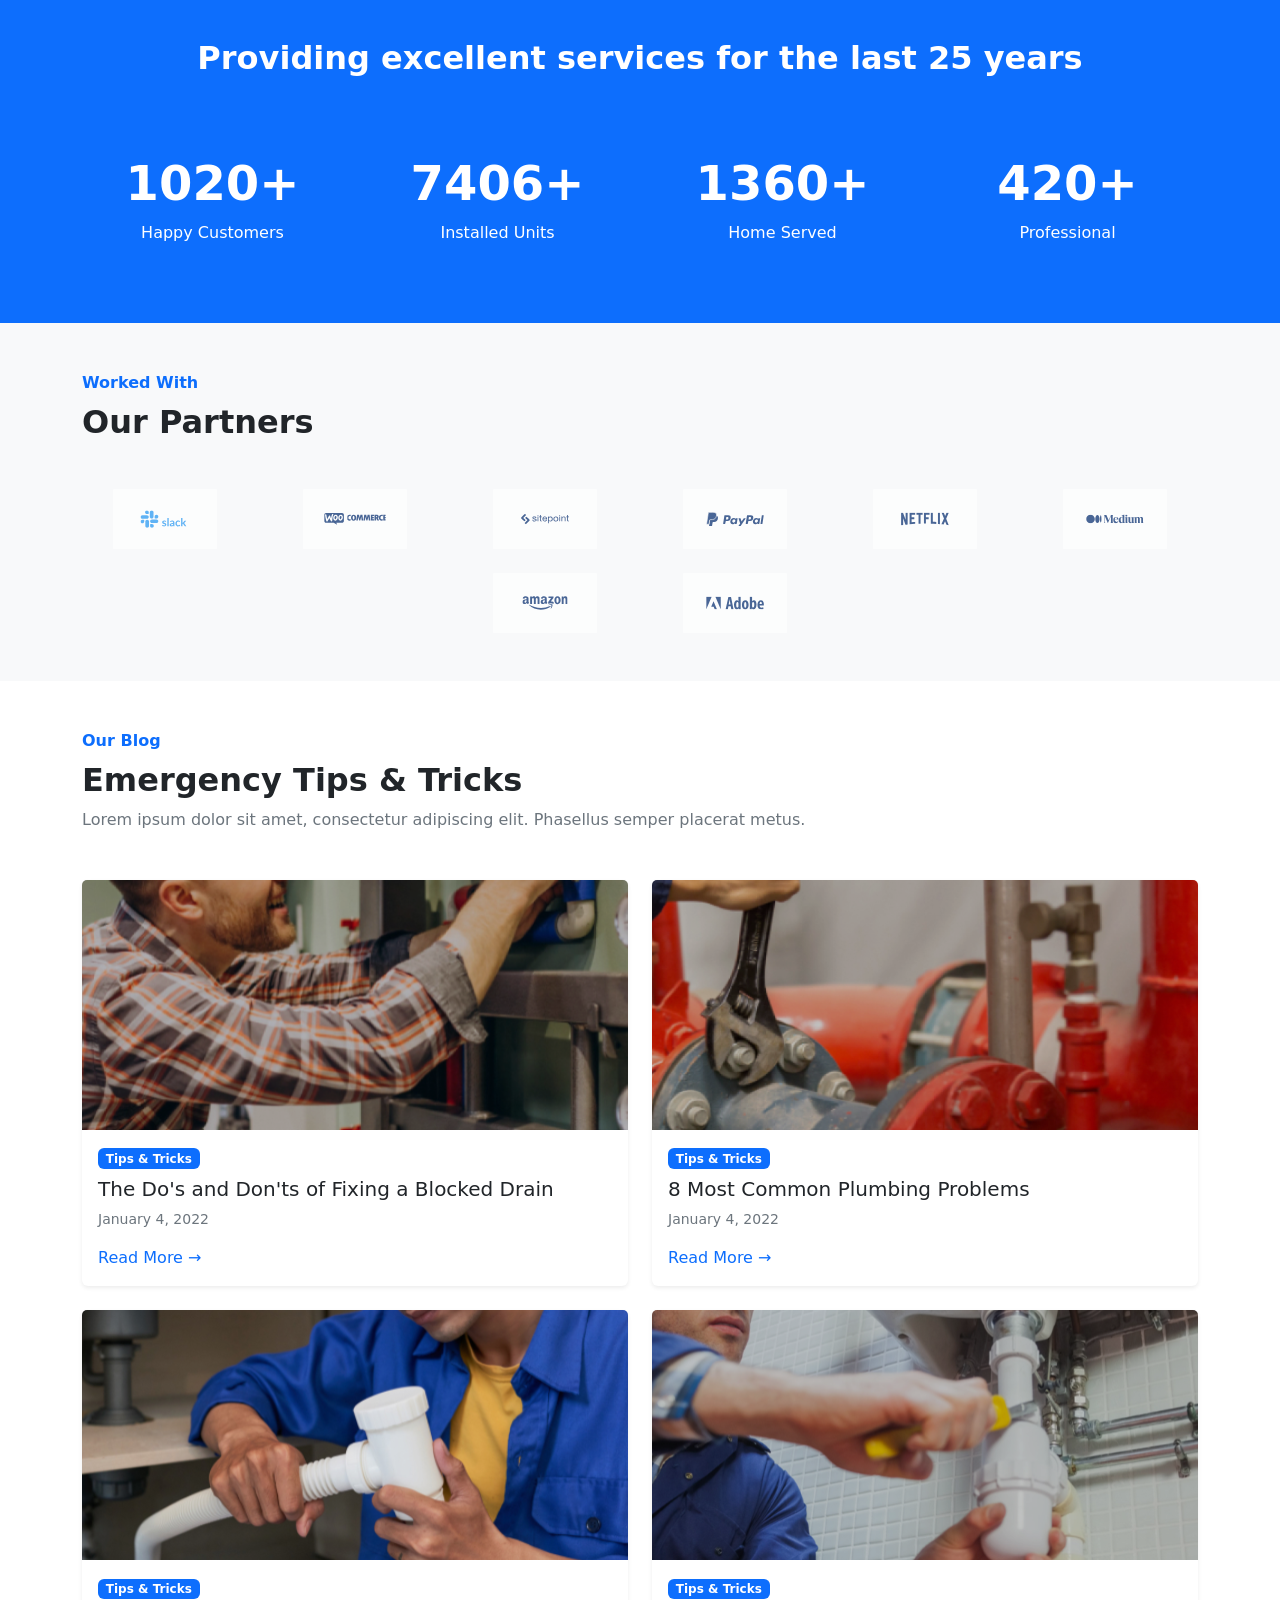
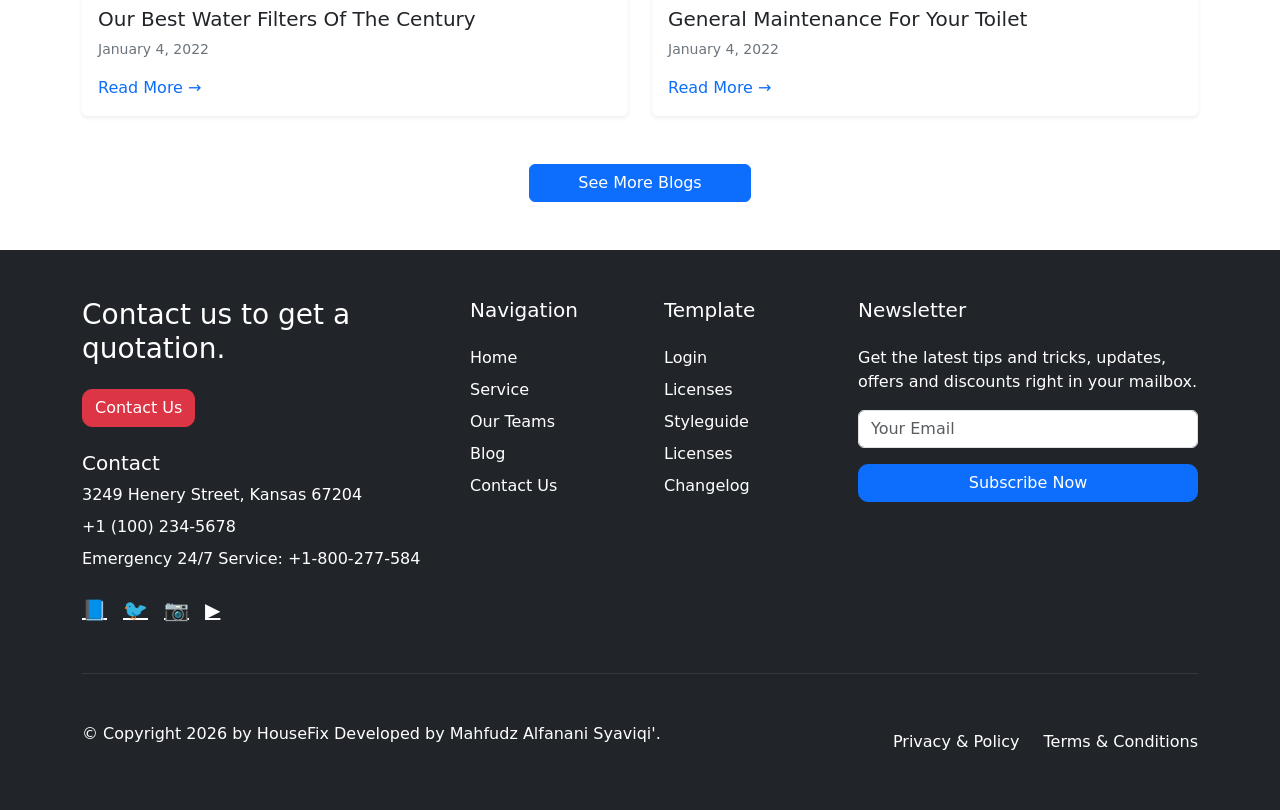
==== commit 31efd2aa: "commit housefix update" ====
--- a/index.html
+++ b/index.html
@@ -25,7 +25,6 @@
       <div id="pricing-container"></div>
       <div id="recent-works-container"></div>
       <div id="stats-container"></div>
-      <div id="testimonials-container"></div>
       <div id="partners-container"></div>
       <div id="blog-container"></div>
     </main>
@@ -67,7 +66,6 @@
         loadComponent('pricing-container',     'components/pricing.html');
         loadComponent('recent-works-container','components/recent-works.html');
         loadComponent('stats-container',       'components/stats.html');
-        loadComponent('testimonials-container','components/testimonials.html');
         loadComponent('partners-container',    'components/partners.html');
         loadComponent('blog-container',       'components/blog.html');
         loadComponent('footer-container',      'components/footer.html');
--- a/style.css
+++ b/style.css
@@ -54,11 +54,11 @@
     z-index: 999;
 }
 
-.btn-outline-primary {
-    border-color: #0d6efd;
-    color: #0d6efd;
-}
-.btn-outline-primary:hover {
+.btn-outline-white {
+    border-color: #ffffff;
+    color: #ffffff;
+}
+.btn-outline-white:hover {
     background-color: #0d6efd;
     color: #fff;
 }
